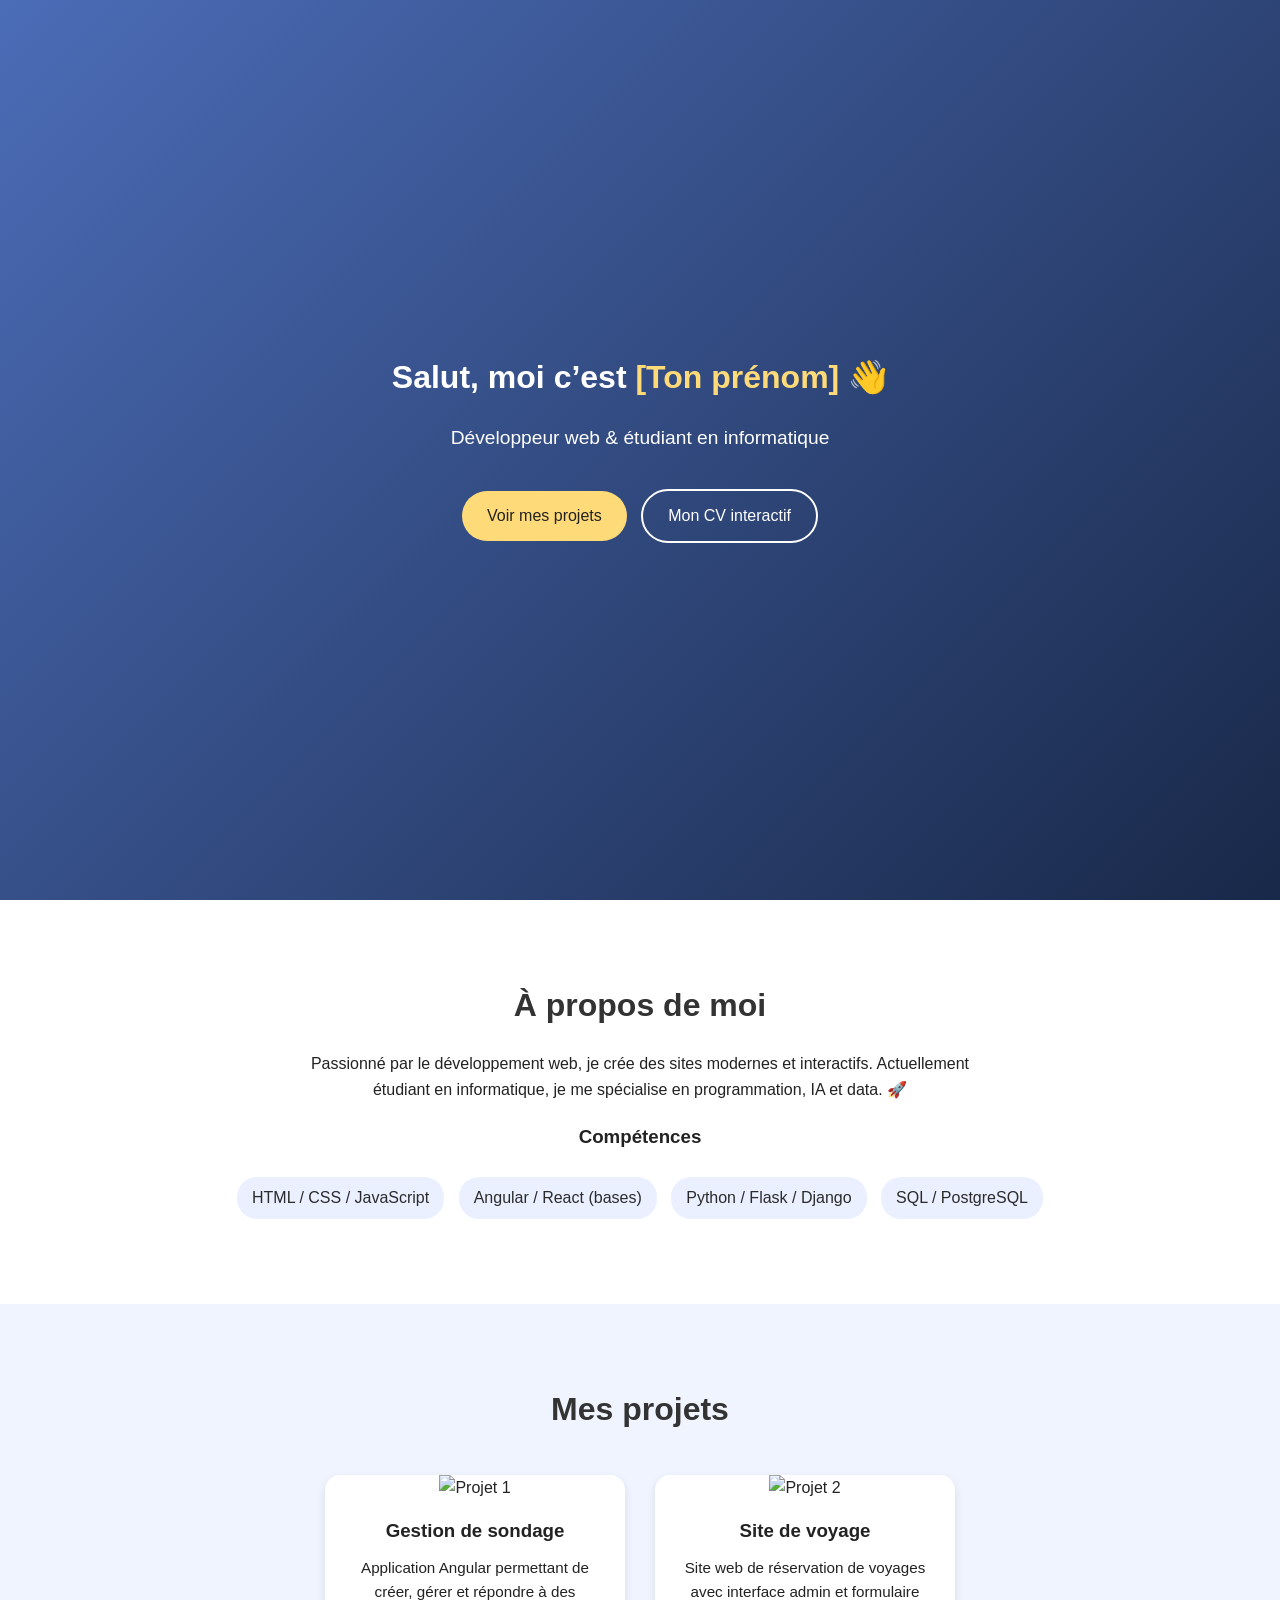
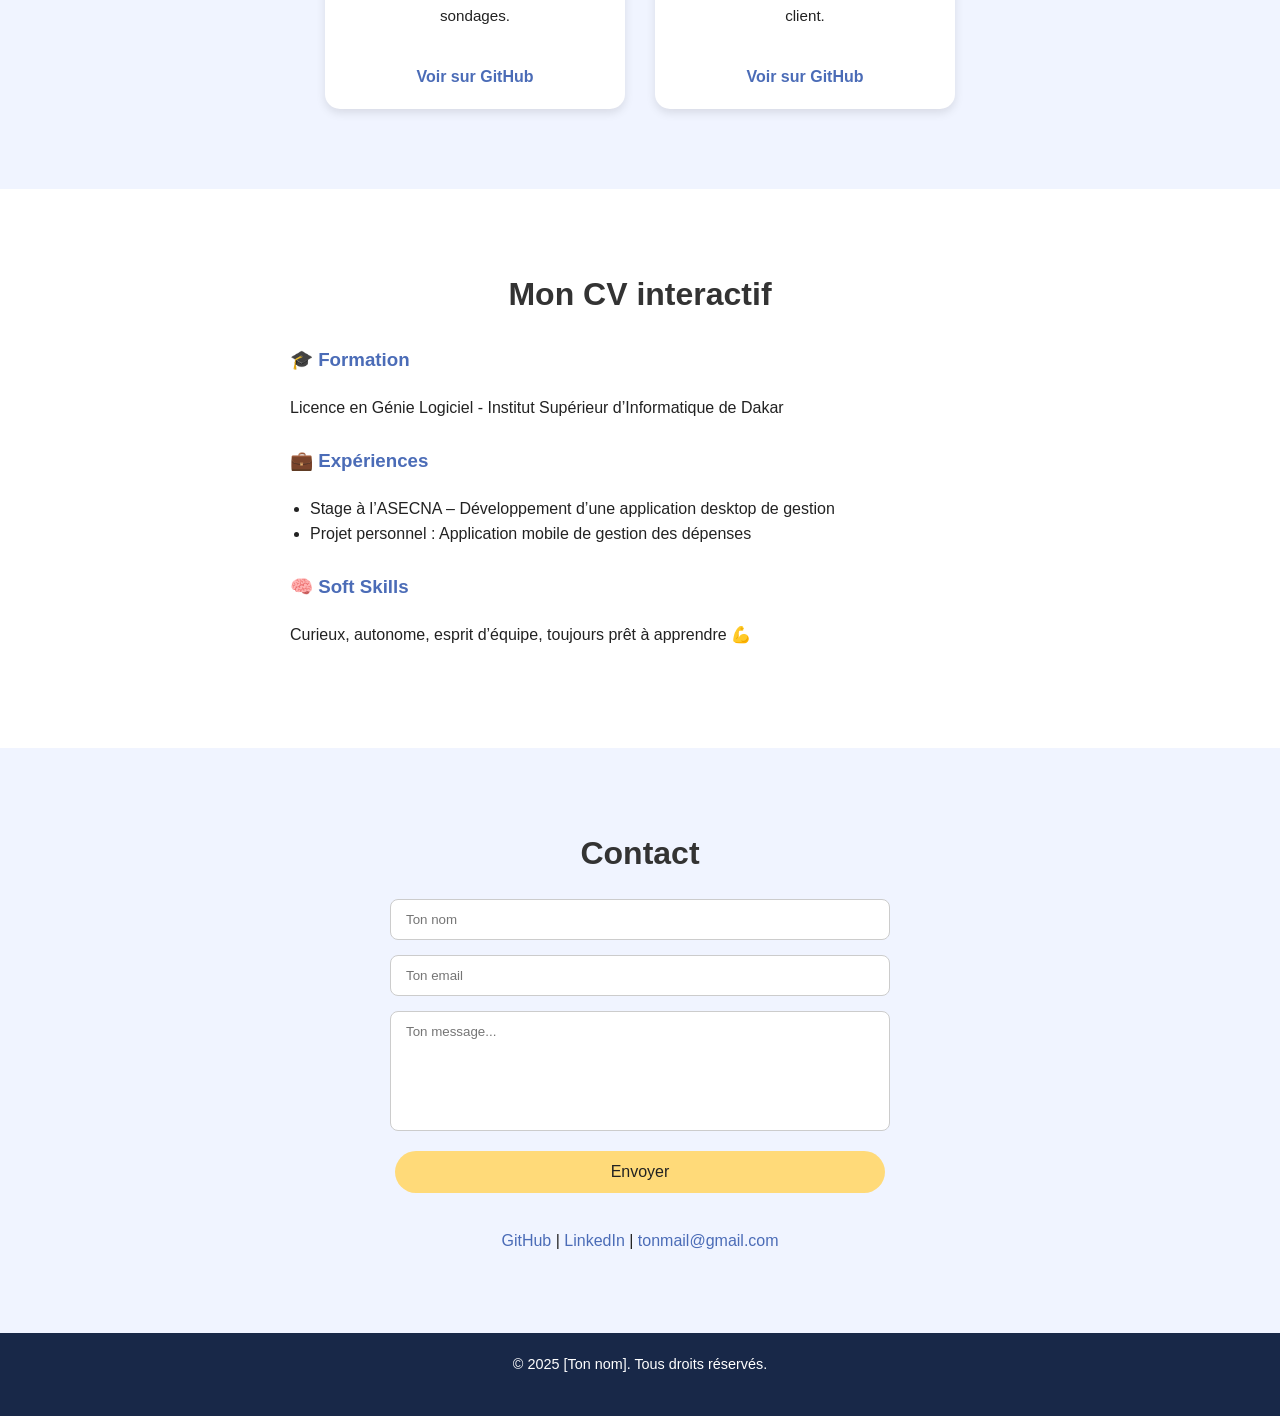
==== index.html @ 108022af "second commit" ====
<!DOCTYPE html>
<html lang="fr">
<head>
  <meta charset="UTF-8" />
  <meta name="viewport" content="width=device-width, initial-scale=1.0" />
  <title>Portfolio | [Ton nom]</title>
  <link rel="stylesheet" href="portfolio.css" />
  <script defer src="script.js"></script>
</head>
<body>

  <!-- === HEADER / HERO === -->
  <header class="hero">
    <div class="container">
      <h1>Salut, moi c’est <span class="name">[Ton prénom]</span> 👋</h1>
      <p>Développeur web & étudiant en informatique</p>
      <div class="buttons">
        <a href="#projects" class="btn">Voir mes projets</a>
        <a href="#cv" class="btn btn-outline">Mon CV interactif</a>
      </div>
    </div>
  </header>

  <!-- === SECTION À PROPOS === -->
  <section id="about">
    <h2>À propos de moi</h2>
    <p>
      Passionné par le développement web, je crée des sites modernes et interactifs.
      Actuellement étudiant en informatique, je me spécialise en programmation,
      IA et data. 🚀
    </p>

    <div class="skills">
      <h3>Compétences</h3>
      <ul>
        <li>HTML / CSS / JavaScript</li>
        <li>Angular / React (bases)</li>
        <li>Python / Flask / Django</li>
        <li>SQL / PostgreSQL</li>
      </ul>
    </div>
  </section>

  <!-- === SECTION PROJETS === -->
  <section id="projects">
    <h2>Mes projets</h2>
    <div class="projects-container">
      <div class="project-card">
        <img src="https://via.placeholder.com/300x200" alt="Projet 1">
        <h3>Gestion de sondage</h3>
        <p>Application Angular permettant de créer, gérer et répondre à des sondages.</p>
        <a href="#" target="_blank">Voir sur GitHub</a>
      </div>

      <div class="project-card">
        <img src="https://via.placeholder.com/300x200" alt="Projet 2">
        <h3>Site de voyage</h3>
        <p>Site web de réservation de voyages avec interface admin et formulaire client.</p>
        <a href="#" target="_blank">Voir sur GitHub</a>
      </div>
    </div>
  </section>

  <!-- === SECTION CV === -->
  <section id="cv">
    <h2>Mon CV interactif</h2>
    <div class="cv-section">
      <h3>🎓 Formation</h3>
      <p>Licence en Génie Logiciel - Institut Supérieur d’Informatique de Dakar</p>

      <h3>💼 Expériences</h3>
      <ul>
        <li>Stage à l’ASECNA – Développement d’une application desktop de gestion</li>
        <li>Projet personnel : Application mobile de gestion des dépenses</li>
      </ul>

      <h3>🧠 Soft Skills</h3>
      <p>Curieux, autonome, esprit d’équipe, toujours prêt à apprendre 💪</p>
    </div>
  </section>

  <!-- === SECTION CONTACT === -->
  <section id="contact">
    <h2>Contact</h2>
    <form id="contact-form">
      <input type="text" placeholder="Ton nom" required>
      <input type="email" placeholder="Ton email" required>
      <textarea placeholder="Ton message..." required></textarea>
      <button type="submit" class="btn">Envoyer</button>
    </form>

    <div class="socials">
      <a href="#">GitHub</a> |
      <a href="#">LinkedIn</a> |
      <a href="mailto:tonmail@gmail.com">tonmail@gmail.com</a>
    </div>
  </section>

  <footer>
    <p>© 2025 [Ton nom]. Tous droits réservés.</p>
  </footer>

</body>
</html>
---- portfolio.css ----
/* === RESET === */
* {
  margin: 0;
  padding: 0;
  box-sizing: border-box;
}

html {
  scroll-behavior: smooth;
}

body {
  font-family: "Poppins", sans-serif;
  background-color: #f8f9fc;
  color: #222;
  line-height: 1.6;
}

/* === GLOBAL === */
section {
  padding: 80px 10%;
  text-align: center;
}

h1, h2, h3 {
  font-weight: 600;
  margin-bottom: 20px;
}

h2 {
  font-size: 2rem;
  color: #333;
}

p {
  max-width: 700px;
  margin: 0 auto 20px;
}

/* === HERO / HEADER === */
.hero {
  background: linear-gradient(135deg, #4b6cb7, #182848);
  color: #fff;
  height: 100vh;
  display: flex;
  align-items: center;
  justify-content: center;
  text-align: center;
}

.hero .name {
  color: #ffda79;
}

.hero p {
  font-size: 1.2rem;
  margin-top: 10px;
}

.buttons {
  margin-top: 30px;
}

.btn {
  display: inline-block;
  background: #ffda79;
  color: #222;
  padding: 12px 25px;
  border-radius: 30px;
  text-decoration: none;
  margin: 5px;
  font-weight: 500;
  transition: all 0.3s;
}

.btn:hover {
  background: #ffd43b;
  transform: scale(1.05);
}

.btn-outline {
  background: transparent;
  color: #fff;
  border: 2px solid #fff;
}

.btn-outline:hover {
  background: #fff;
  color: #182848;
}

/* === ABOUT === */
#about {
  background: #fff;
}

.skills ul {
  list-style: none;
  margin-top: 15px;
}

.skills li {
  background: #eaf0ff;
  display: inline-block;
  padding: 8px 15px;
  margin: 5px;
  border-radius: 20px;
  color: #2b2b2b;
  font-weight: 500;
}

/* === PROJECTS === */
#projects {
  background: #f0f4ff;
}

.projects-container {
  display: flex;
  flex-wrap: wrap;
  justify-content: center;
  gap: 30px;
  margin-top: 40px;
}

.project-card {
  background: #fff;
  border-radius: 15px;
  box-shadow: 0 4px 10px rgba(0,0,0,0.1);
  width: 300px;
  overflow: hidden;
  transition: all 0.3s ease;
}

.project-card:hover {
  transform: translateY(-8px);
}

.project-card img {
  width: 100%;
  height: 200px;
  object-fit: cover;
}

.project-card h3 {
  margin: 15px 0 10px;
}

.project-card p {
  padding: 0 15px;
  font-size: 0.95rem;
}

.project-card a {
  display: inline-block;
  margin: 15px 0 20px;
  color: #4b6cb7;
  text-decoration: none;
  font-weight: 600;
}

.project-card a:hover {
  text-decoration: underline;
}

/* === CV === */
#cv {
  background: #fff;
}

.cv-section {
  max-width: 700px;
  margin: 0 auto;
  text-align: left;
}

.cv-section h3 {
  margin-top: 25px;
  color: #4b6cb7;
}

.cv-section ul {
  margin: 10px 0 20px 20px;
}

/* === CONTACT === */
#contact {
  background: #f0f4ff;
}

form {
  display: flex;
  flex-direction: column;
  gap: 15px;
  max-width: 500px;
  margin: 0 auto 30px;
}

input, textarea {
  padding: 12px 15px;
  border: 1px solid #ccc;
  border-radius: 8px;
  font-family: inherit;
}

textarea {
  min-height: 120px;
  resize: none;
}

button {
  background: #4b6cb7;
  color: #fff;
  border: none;
  padding: 12px;
  border-radius: 30px;
  cursor: pointer;
  font-size: 1rem;
  transition: all 0.3s;
}

button:hover {
  background: #182848;
  transform: scale(1.03);
}

.socials a {
  color: #4b6cb7;
  text-decoration: none;
  font-weight: 500;
}

.socials a:hover {
  text-decoration: underline;
}

/* === FOOTER === */
footer {
  background: #182848;
  color: #fff;
  text-align: center;
  padding: 20px;
  font-size: 0.9rem;
}

/* === RESPONSIVE === */
@media (max-width: 768px) {
  section {
    padding: 60px 5%;
  }

  .projects-container {
    flex-direction: column;
    align-items: center;
  }

  .hero h1 {
    font-size: 1.8rem;
  }

  .hero p {
    font-size: 1rem;
  }
}
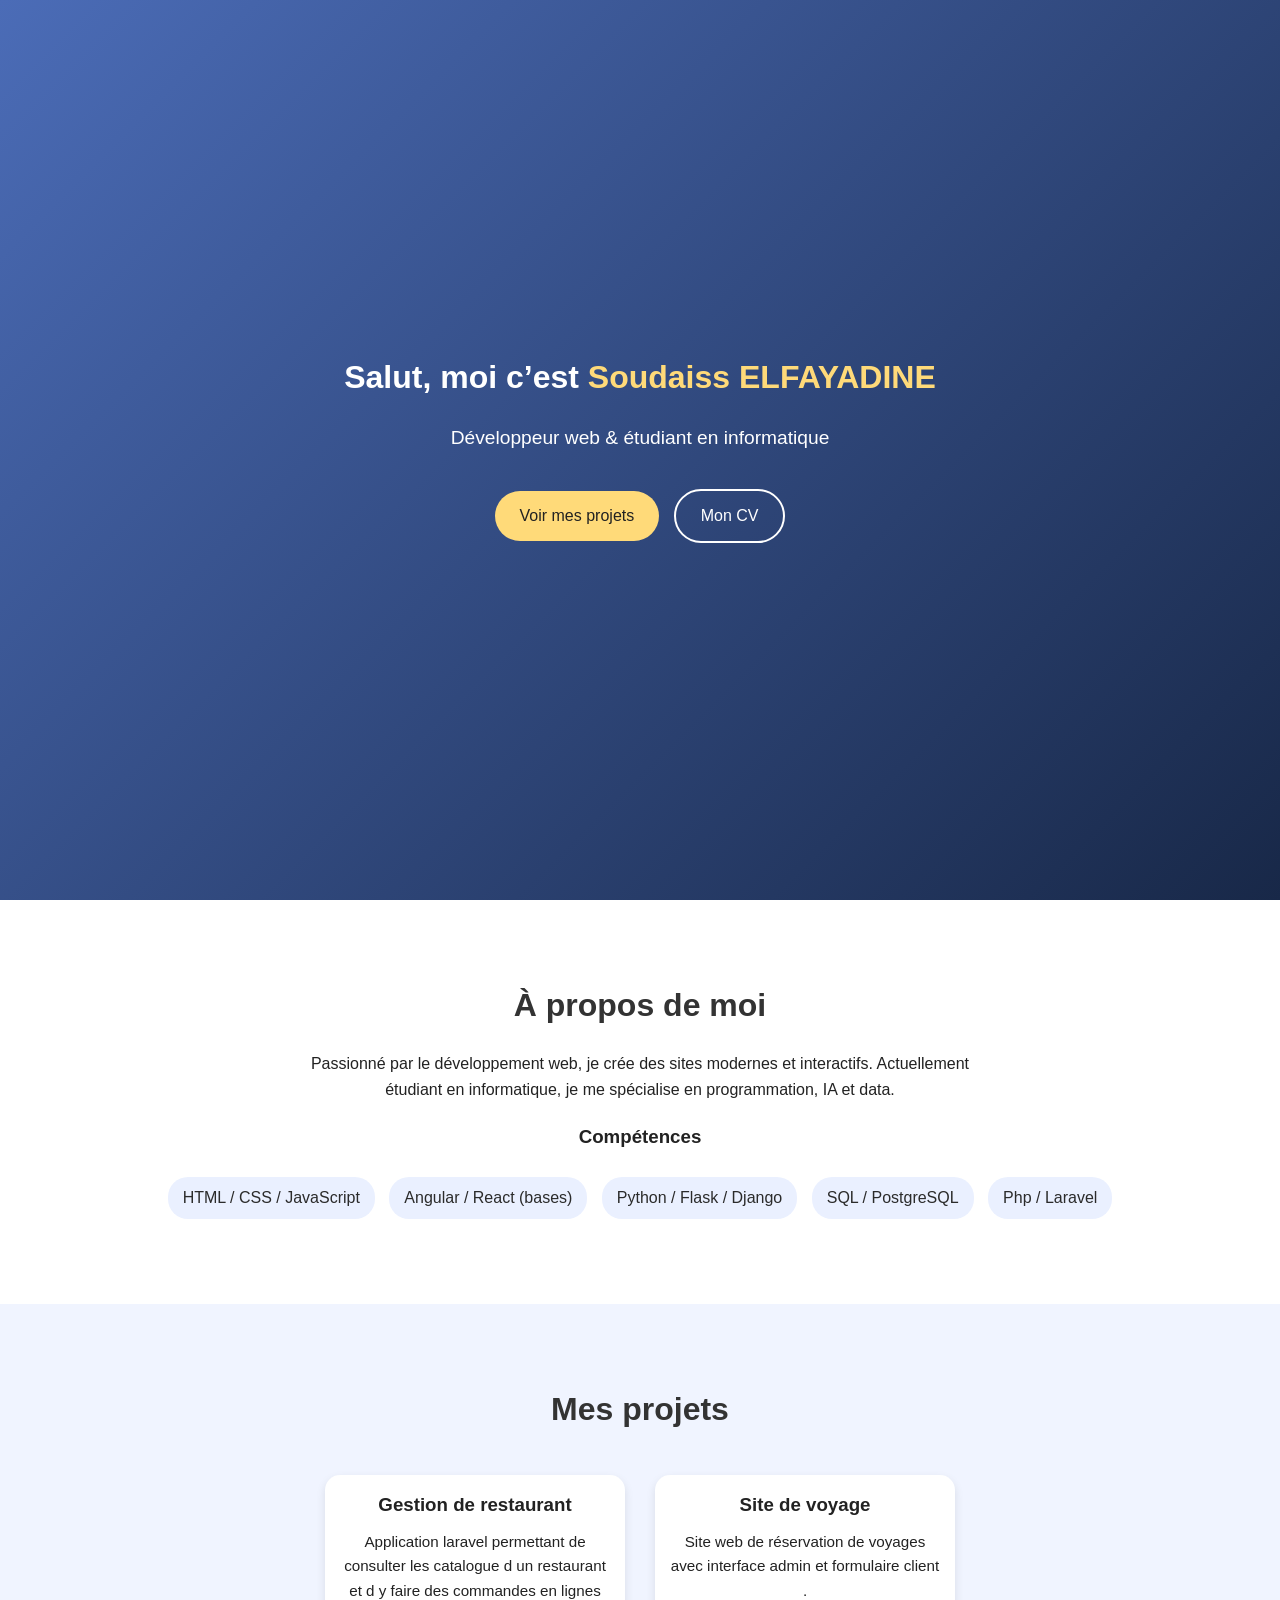
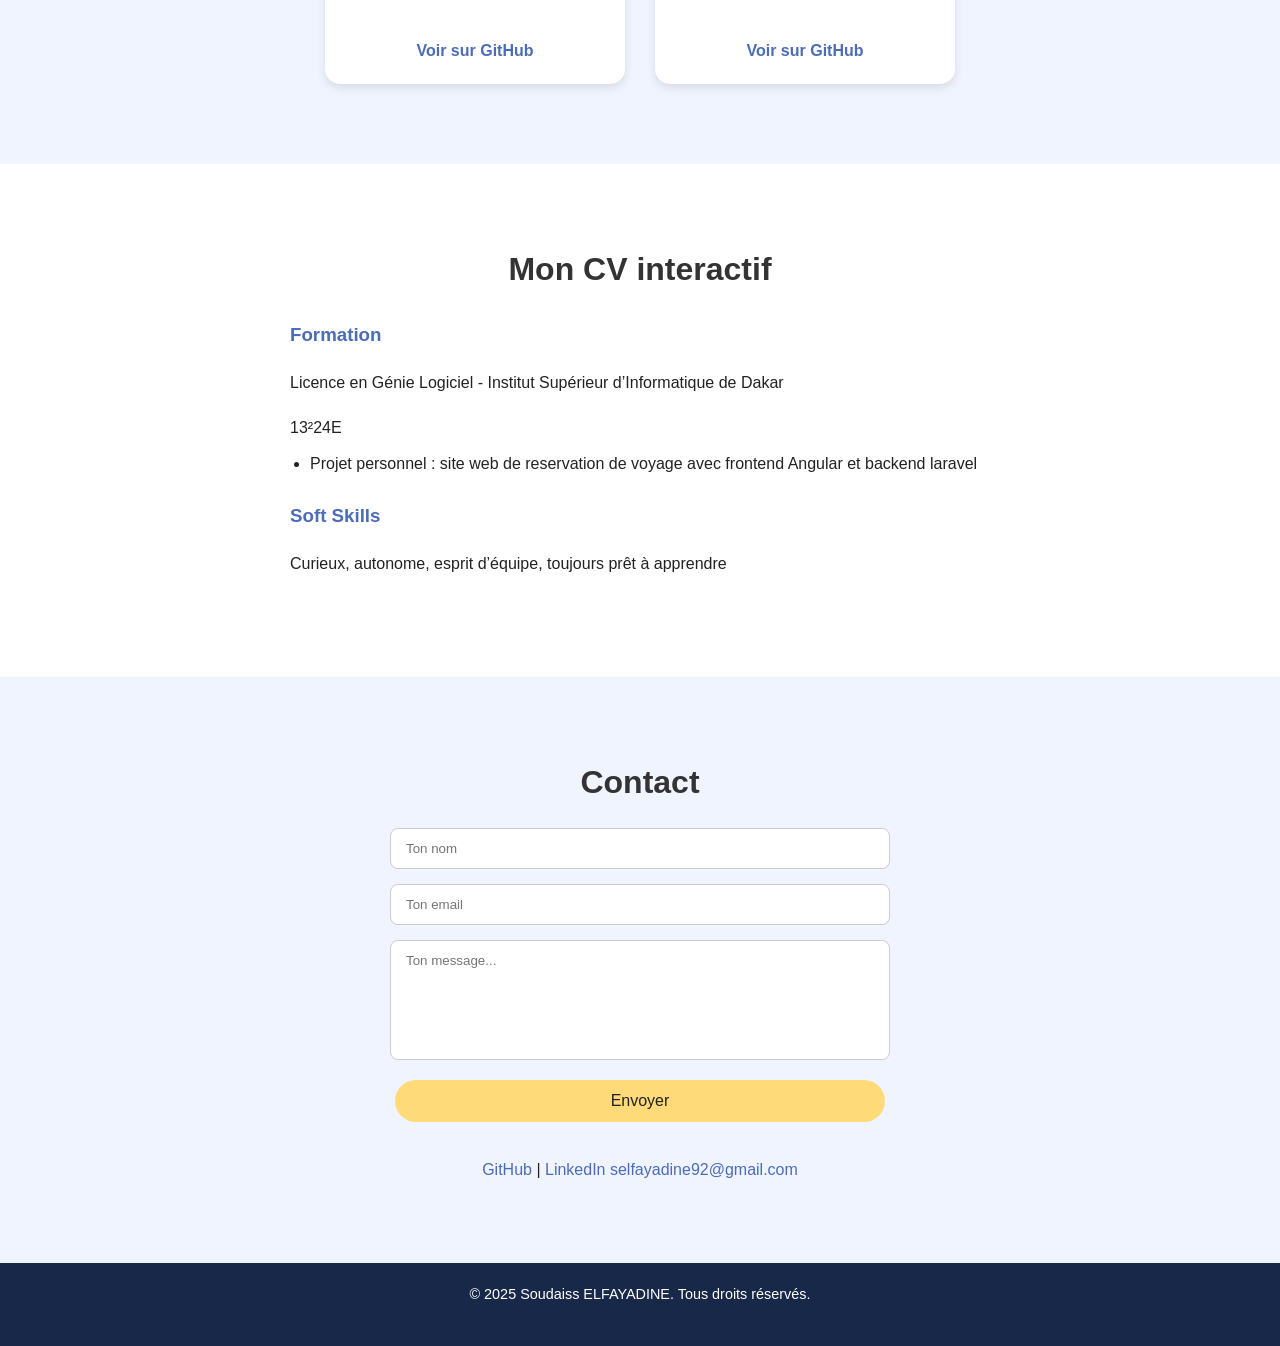
==== commit 77f4563d: "troisiemme commit" ====
--- a/index.html
+++ b/index.html
@@ -12,11 +12,11 @@
   <!-- === HEADER / HERO === -->
   <header class="hero">
     <div class="container">
-      <h1>Salut, moi c’est <span class="name">[Ton prénom]</span> 👋</h1>
+      <h1>Salut, moi c’est <span class="name">Soudaiss ELFAYADINE</span> </h1>
       <p>Développeur web & étudiant en informatique</p>
       <div class="buttons">
         <a href="#projects" class="btn">Voir mes projets</a>
-        <a href="#cv" class="btn btn-outline">Mon CV interactif</a>
+        <a href="#cv" class="btn btn-outline">Mon CV </a>
       </div>
     </div>
   </header>
@@ -27,7 +27,7 @@
     <p>
       Passionné par le développement web, je crée des sites modernes et interactifs.
       Actuellement étudiant en informatique, je me spécialise en programmation,
-      IA et data. 🚀
+      IA et data. 
     </p>
 
     <div class="skills">
@@ -37,6 +37,7 @@
         <li>Angular / React (bases)</li>
         <li>Python / Flask / Django</li>
         <li>SQL / PostgreSQL</li>
+         <li>Php / Laravel</li>
       </ul>
     </div>
   </section>
@@ -46,16 +47,16 @@
     <h2>Mes projets</h2>
     <div class="projects-container">
       <div class="project-card">
-        <img src="https://via.placeholder.com/300x200" alt="Projet 1">
-        <h3>Gestion de sondage</h3>
-        <p>Application Angular permettant de créer, gérer et répondre à des sondages.</p>
-        <a href="#" target="_blank">Voir sur GitHub</a>
+       
+        <h3>Gestion de restaurant</h3>
+        <p>Application laravel permettant de consulter les catalogue d un restaurant et d y faire des commandes en lignes </p>
+        <a href="https://github.com/soudaiss25/ISI_Burger" target="_blank">Voir sur GitHub</a>
       </div>
 
       <div class="project-card">
-        <img src="https://via.placeholder.com/300x200" alt="Projet 2">
+       
         <h3>Site de voyage</h3>
-        <p>Site web de réservation de voyages avec interface admin et formulaire client.</p>
+        <p>Site web de réservation de voyages avec interface admin et formulaire client .</p>
         <a href="#" target="_blank">Voir sur GitHub</a>
       </div>
     </div>
@@ -65,17 +66,17 @@
   <section id="cv">
     <h2>Mon CV interactif</h2>
     <div class="cv-section">
-      <h3>🎓 Formation</h3>
+      <h3>Formation</h3>
       <p>Licence en Génie Logiciel - Institut Supérieur d’Informatique de Dakar</p>
 
-      <h3>💼 Expériences</h3>
+     13²24E 
       <ul>
-        <li>Stage à l’ASECNA – Développement d’une application desktop de gestion</li>
-        <li>Projet personnel : Application mobile de gestion des dépenses</li>
+
+        <li>Projet personnel : site web  de reservation de voyage avec frontend Angular et backend laravel</li>
       </ul>
 
-      <h3>🧠 Soft Skills</h3>
-      <p>Curieux, autonome, esprit d’équipe, toujours prêt à apprendre 💪</p>
+      <h3> Soft Skills</h3>
+      <p>Curieux, autonome, esprit d’équipe, toujours prêt à apprendre </p>
     </div>
   </section>
 
@@ -90,15 +91,17 @@
     </form>
 
     <div class="socials">
-      <a href="#">GitHub</a> |
-      <a href="#">LinkedIn</a> |
-      <a href="mailto:tonmail@gmail.com">tonmail@gmail.com</a>
+      <a href="https://github.com/soudaiss25">GitHub</a> |
+      <a href="https://www.linkedin.com/in/soudaiss-elfayadine-b78741288" target="_blank">LinkedIn</a>
+
+      <a href="mailto:selfayadine92@gmail.com">selfayadine92@gmail.com</a>
     </div>
   </section>
 
   <footer>
-    <p>© 2025 [Ton nom]. Tous droits réservés.</p>
+    <p>© 2025 Soudaiss ELFAYADINE. Tous droits réservés.</p>
   </footer>
 
 </body>
 </html>
+ 
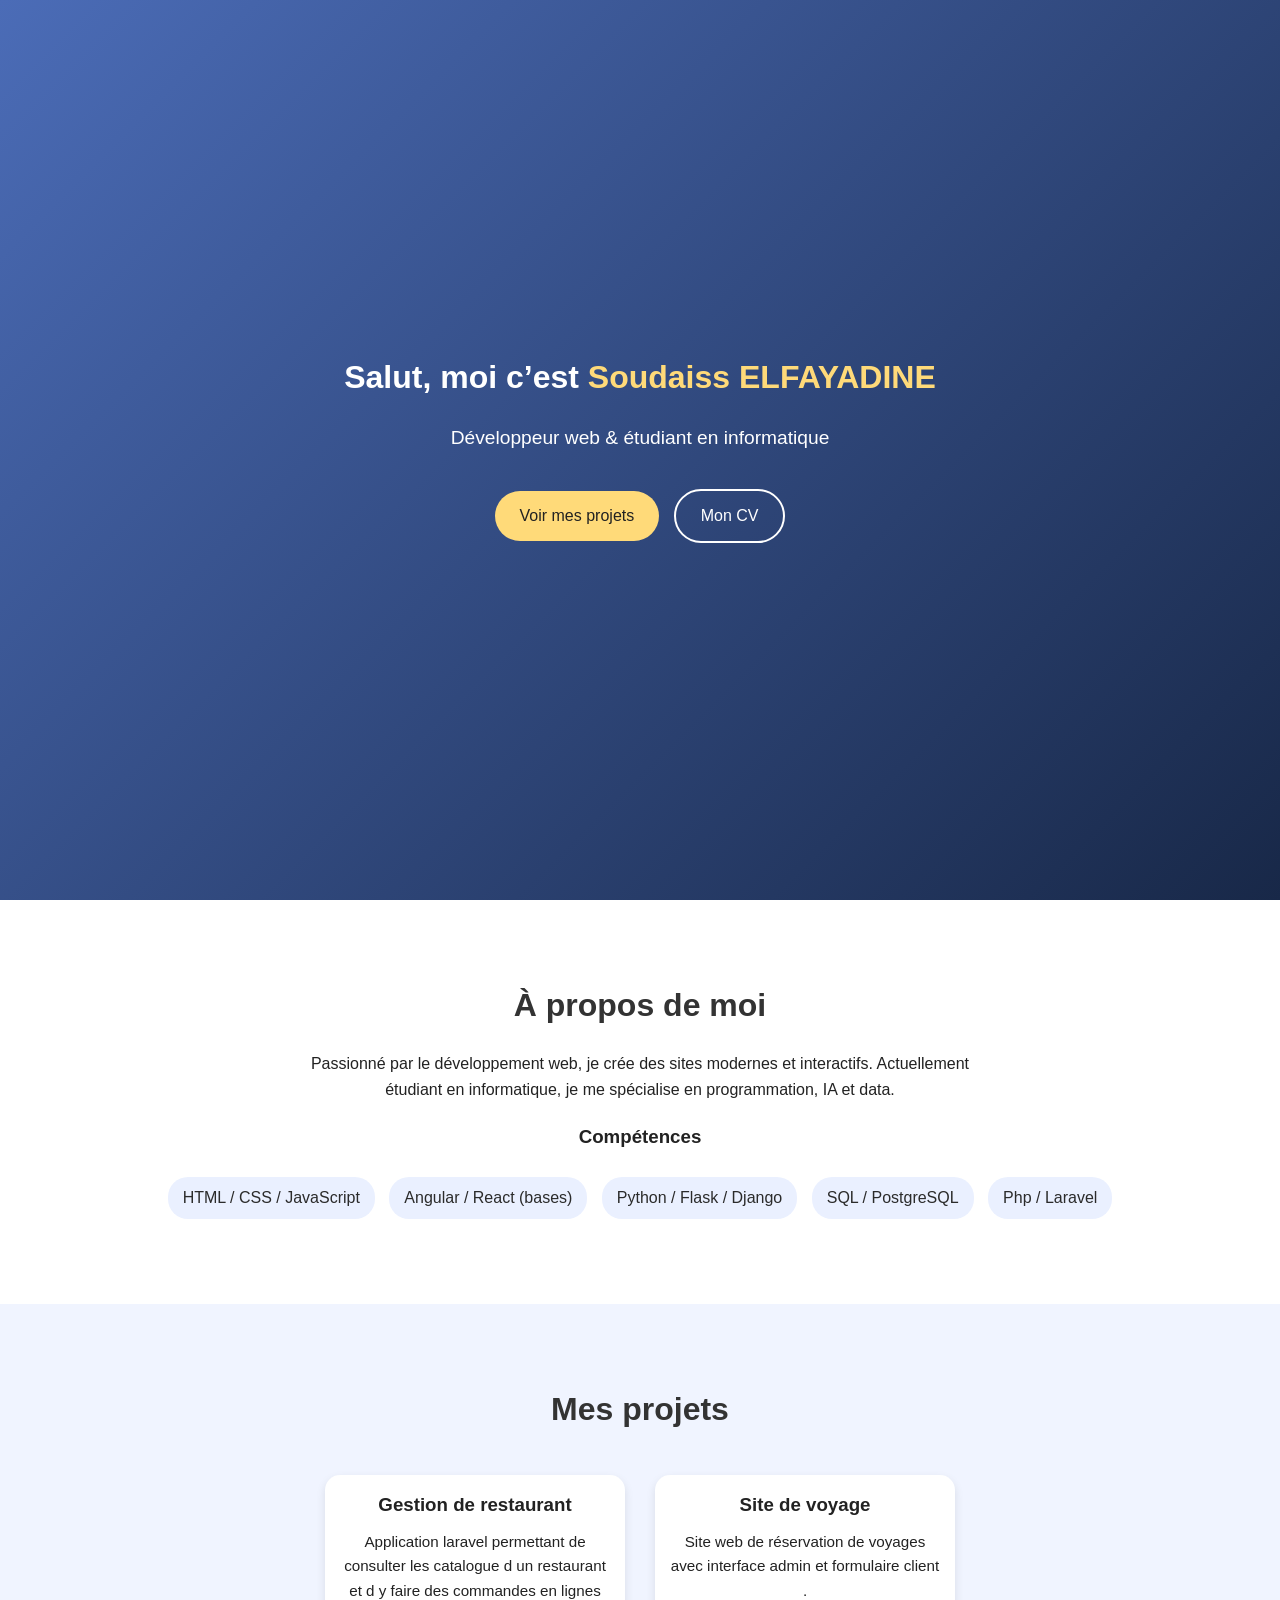
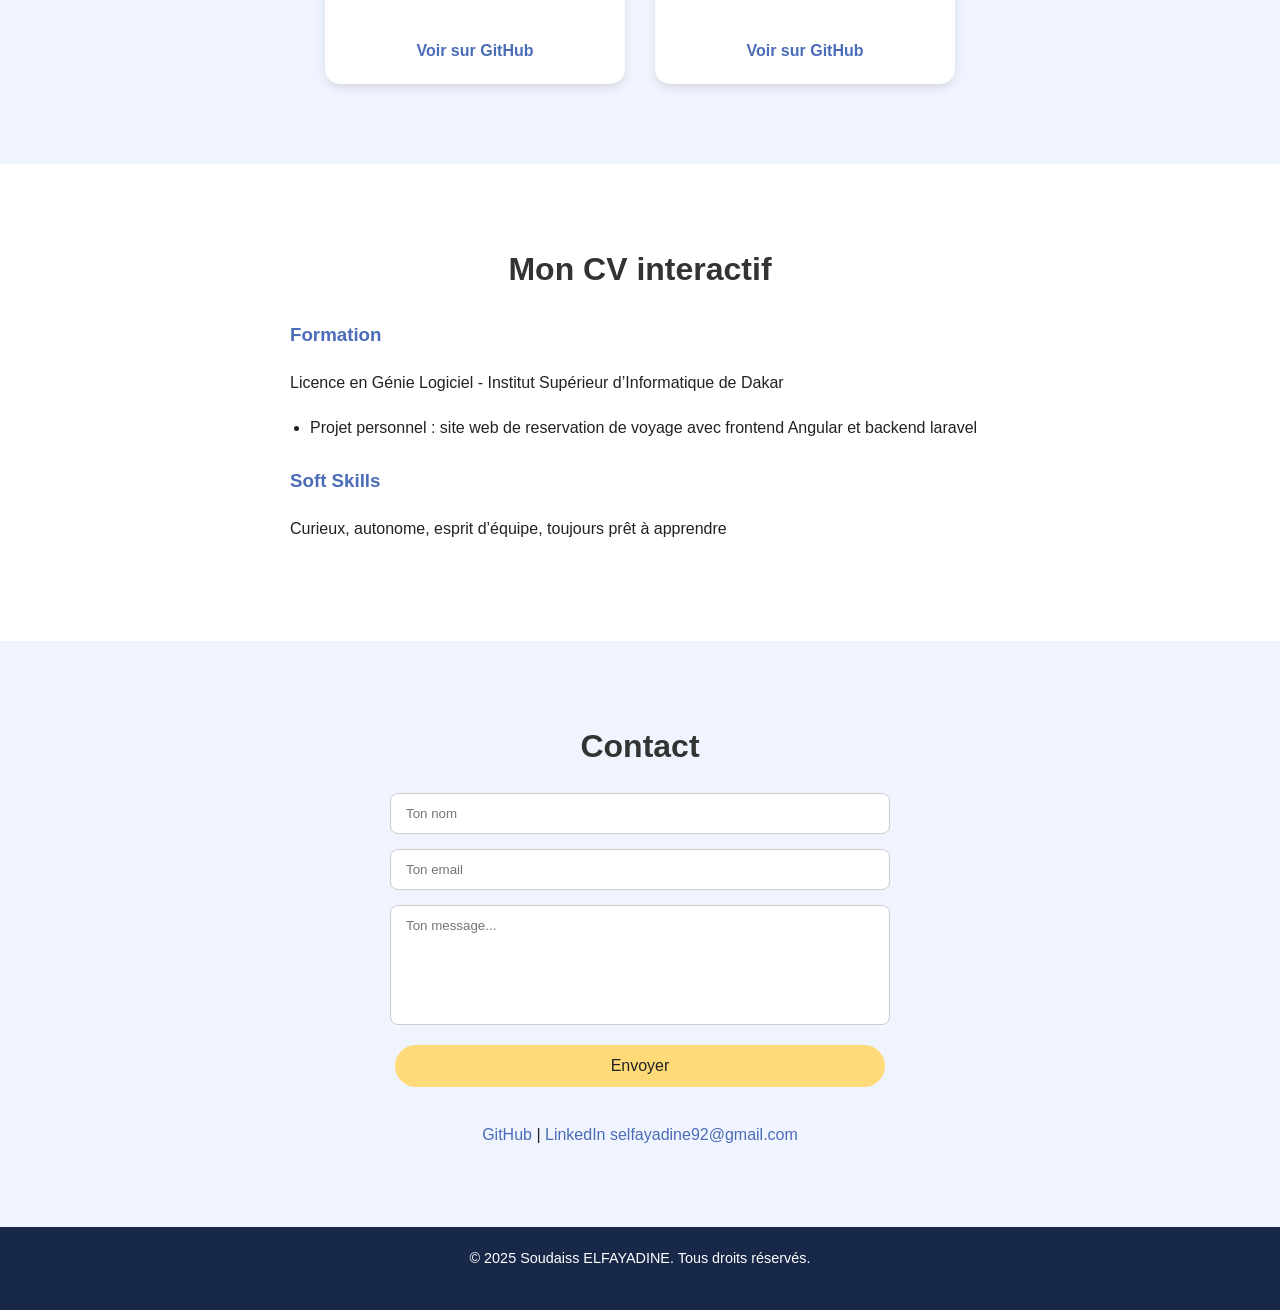
==== commit c481adc5: "modif" ====
--- a/index.html
+++ b/index.html
@@ -68,8 +68,6 @@
     <div class="cv-section">
       <h3>Formation</h3>
       <p>Licence en Génie Logiciel - Institut Supérieur d’Informatique de Dakar</p>
-
-     13²24E 
       <ul>
 
         <li>Projet personnel : site web  de reservation de voyage avec frontend Angular et backend laravel</li>
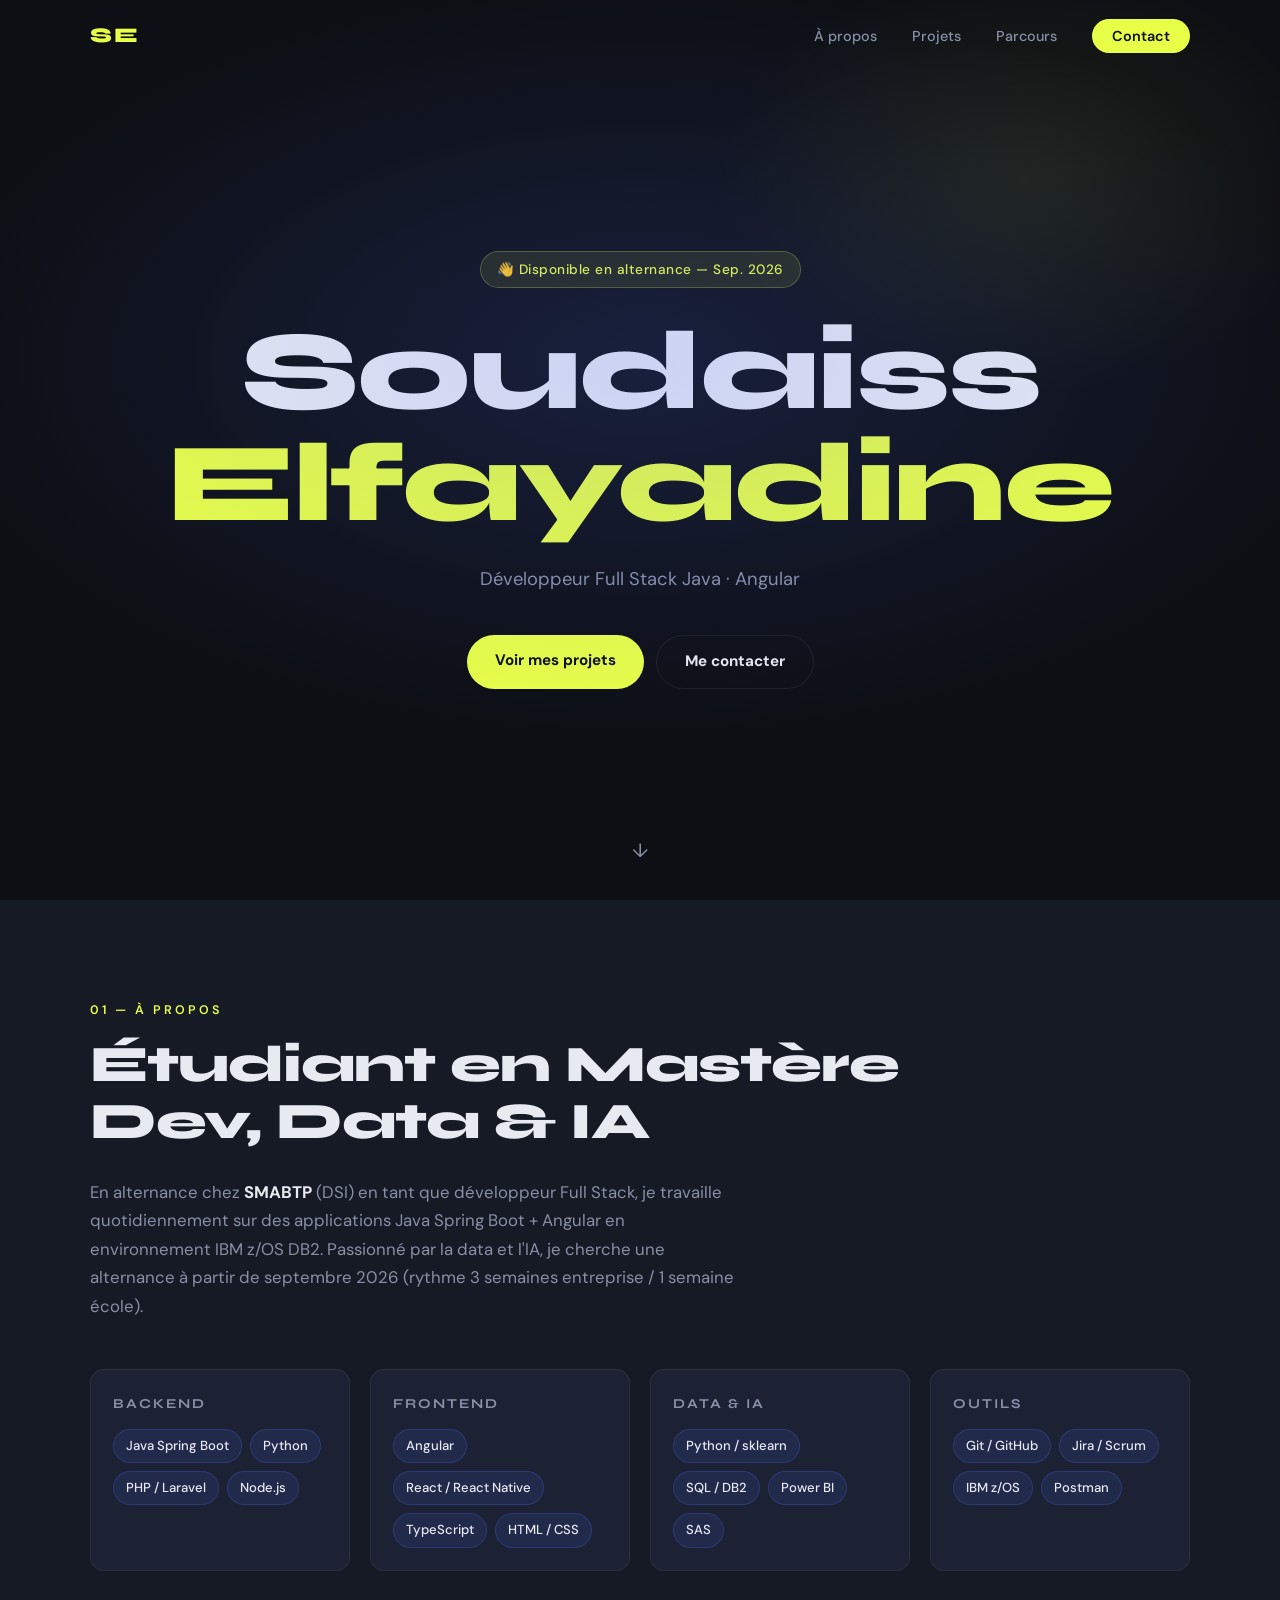
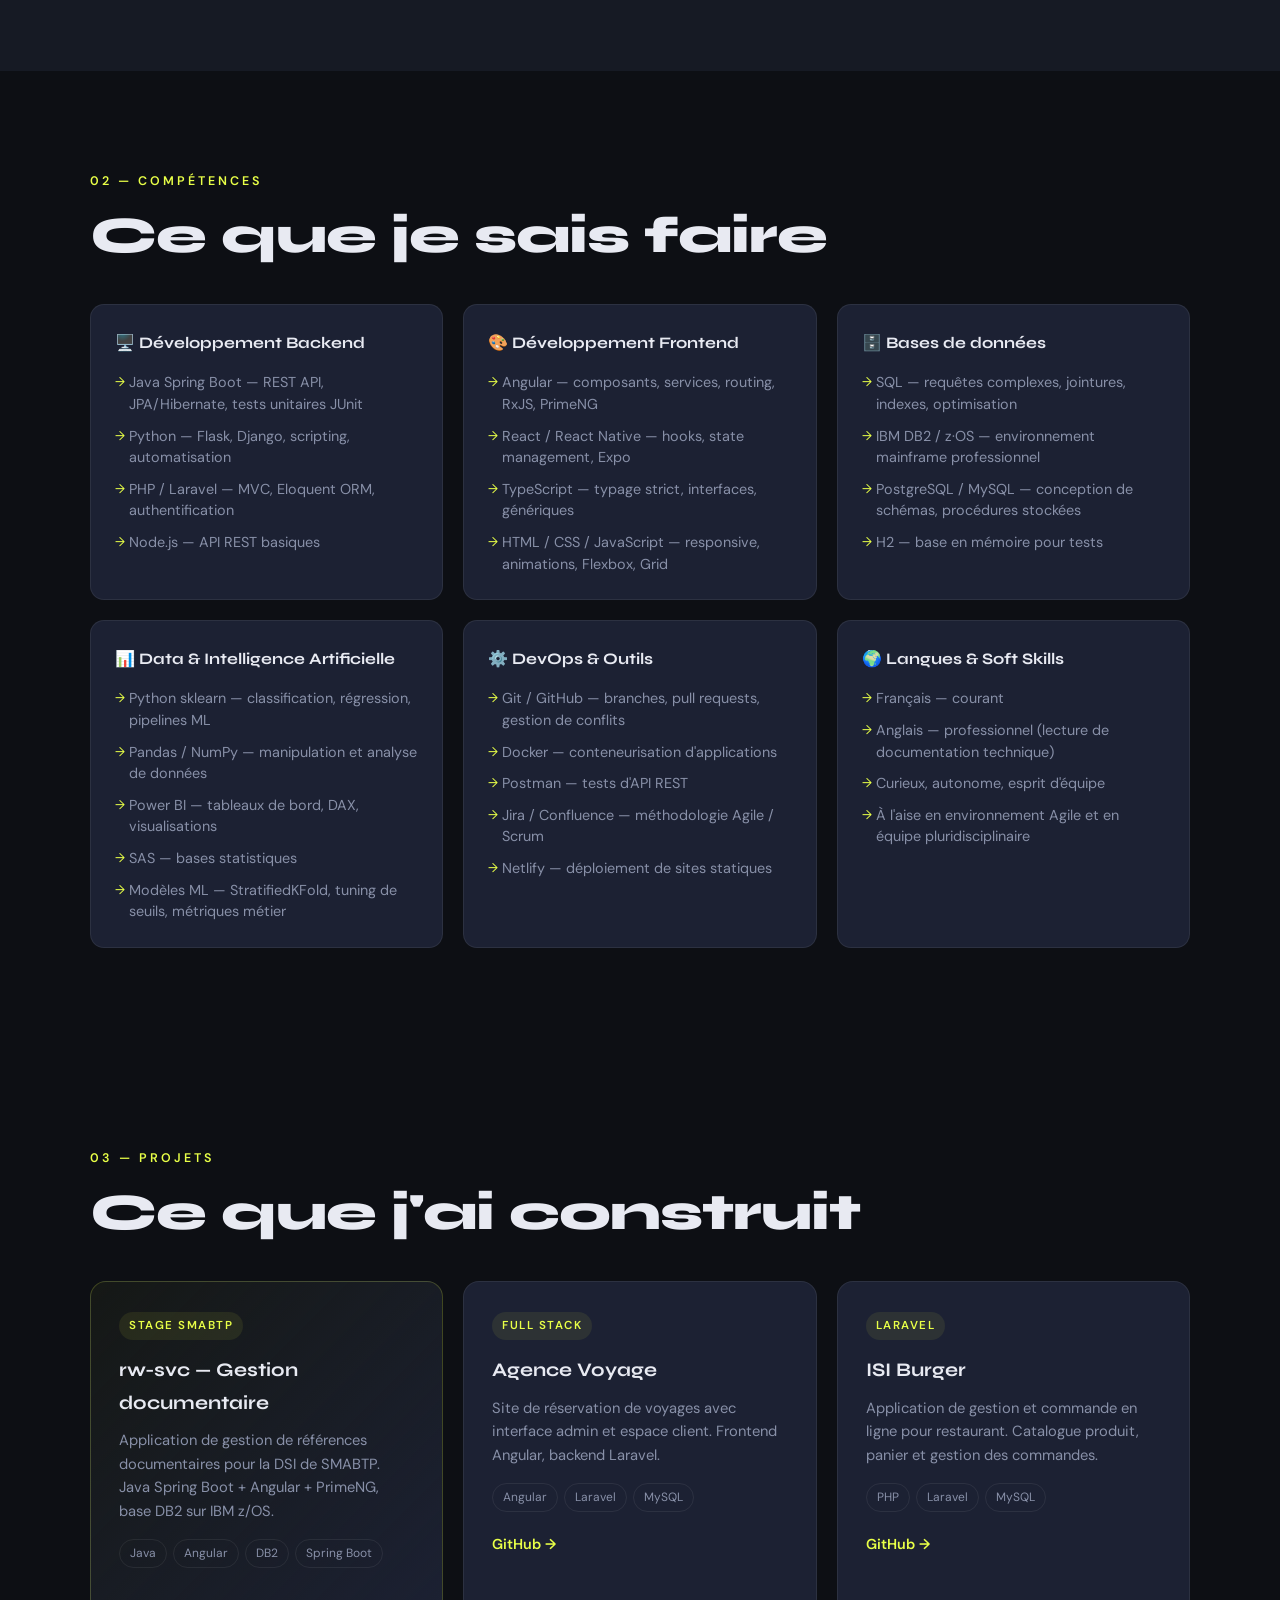
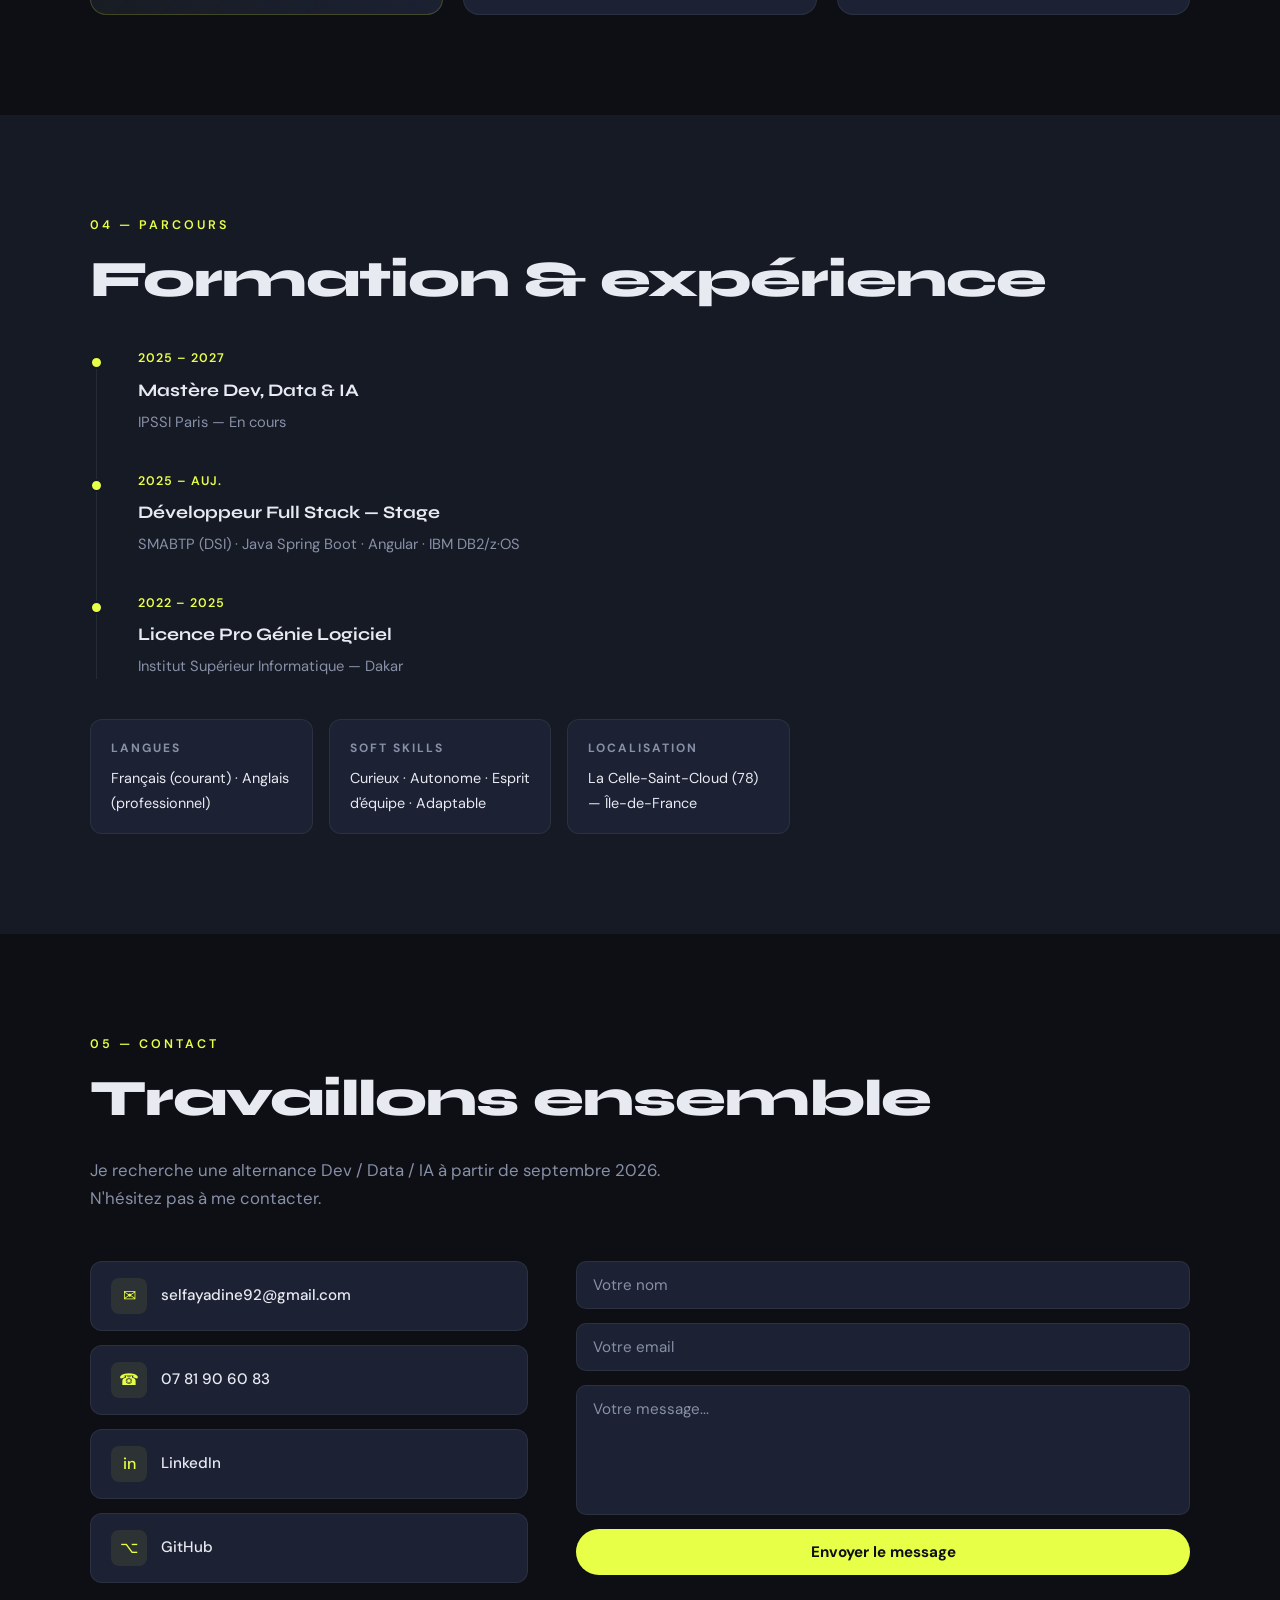
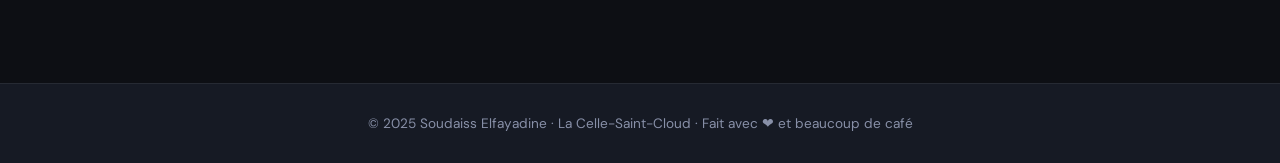
==== commit 0ff655d4: "Amélioration portfolio - design, compétences, formulaire Formspree" ====
--- a/index.html
+++ b/index.html
@@ -3,103 +3,291 @@
 <head>
   <meta charset="UTF-8" />
   <meta name="viewport" content="width=device-width, initial-scale=1.0" />
-  <title>Portfolio | [Ton nom]</title>
+  <title>Soudaiss Elfayadine — Dev Full Stack & Data</title>
+  <link rel="preconnect" href="https://fonts.googleapis.com">
+  <link href="https://fonts.googleapis.com/css2?family=Syne:wght@400;600;700;800&family=DM+Sans:wght@300;400;500&display=swap" rel="stylesheet">
   <link rel="stylesheet" href="portfolio.css" />
   <script defer src="script.js"></script>
 </head>
 <body>
 
-  <!-- === HEADER / HERO === -->
+  <!-- NAV -->
+  <nav id="navbar">
+    <div class="nav-inner">
+      <span class="nav-logo">SE</span>
+      <ul class="nav-links">
+        <li><a href="#about">À propos</a></li>
+        <li><a href="#projects">Projets</a></li>
+        <li><a href="#cv">Parcours</a></li>
+        <li><a href="#contact" class="nav-cta">Contact</a></li>
+      </ul>
+      <button class="burger" id="burger">&#9776;</button>
+    </div>
+  </nav>
+
+  <!-- HERO -->
   <header class="hero">
+    <div class="hero-bg"></div>
     <div class="container">
-      <h1>Salut, moi c’est <span class="name">Soudaiss ELFAYADINE</span> </h1>
-      <p>Développeur web & étudiant en informatique</p>
+      <p class="hero-tag">👋 Disponible en alternance — Sep. 2026</p>
+      <h1>Soudaiss<br><span class="name">Elfayadine</span></h1>
+      <p class="hero-sub" id="hero-sub">Développeur Full Stack Java · Angular</p>
       <div class="buttons">
         <a href="#projects" class="btn">Voir mes projets</a>
-        <a href="#cv" class="btn btn-outline">Mon CV </a>
-      </div>
-    </div>
+        <a href="#contact" class="btn btn-outline">Me contacter</a>
+      </div>
+    </div>
+    <div class="scroll-hint">↓</div>
   </header>
 
-  <!-- === SECTION À PROPOS === -->
+  <!-- À PROPOS -->
   <section id="about">
-    <h2>À propos de moi</h2>
-    <p>
-      Passionné par le développement web, je crée des sites modernes et interactifs.
-      Actuellement étudiant en informatique, je me spécialise en programmation,
-      IA et data. 
-    </p>
-
-    <div class="skills">
-      <h3>Compétences</h3>
-      <ul>
-        <li>HTML / CSS / JavaScript</li>
-        <li>Angular / React (bases)</li>
-        <li>Python / Flask / Django</li>
-        <li>SQL / PostgreSQL</li>
-         <li>Php / Laravel</li>
-      </ul>
-    </div>
-  </section>
-
-  <!-- === SECTION PROJETS === -->
+    <div class="section-inner">
+      <div class="section-label">01 — À propos</div>
+      <h2>Étudiant en Mastère<br>Dev, Data & IA</h2>
+      <p>
+        En alternance chez <strong>SMABTP</strong> (DSI) en tant que développeur Full Stack, je travaille quotidiennement sur des applications Java Spring Boot + Angular en environnement IBM z/OS DB2. Passionné par la data et l'IA, je cherche une alternance à partir de septembre 2026 (rythme 3 semaines entreprise / 1 semaine école).
+      </p>
+
+      <div class="skills-grid">
+        <div class="skill-group">
+          <h4>Backend</h4>
+          <div class="tags">
+            <span>Java Spring Boot</span>
+            <span>Python</span>
+            <span>PHP / Laravel</span>
+            <span>Node.js</span>
+          </div>
+        </div>
+        <div class="skill-group">
+          <h4>Frontend</h4>
+          <div class="tags">
+            <span>Angular</span>
+            <span>React / React Native</span>
+            <span>TypeScript</span>
+            <span>HTML / CSS</span>
+          </div>
+        </div>
+        <div class="skill-group">
+          <h4>Data & IA</h4>
+          <div class="tags">
+            <span>Python / sklearn</span>
+            <span>SQL / DB2</span>
+            <span>Power BI</span>
+            <span>SAS</span>
+          </div>
+        </div>
+        <div class="skill-group">
+          <h4>Outils</h4>
+          <div class="tags">
+            <span>Git / GitHub</span>
+            <span>Jira / Scrum</span>
+            <span>IBM z/OS</span>
+            <span>Postman</span>
+          </div>
+        </div>
+      </div>
+    </div>
+  </section>
+
+  <!-- COMPÉTENCES -->
+  <section id="competences">
+    <div class="section-inner">
+      <div class="section-label">02 — Compétences</div>
+      <h2>Ce que je sais faire</h2>
+
+      <div class="competences-grid">
+
+        <div class="competence-bloc">
+          <h4>🖥️ Développement Backend</h4>
+          <ul>
+            <li>Java Spring Boot — REST API, JPA/Hibernate, tests unitaires JUnit</li>
+            <li>Python — Flask, Django, scripting, automatisation</li>
+            <li>PHP / Laravel — MVC, Eloquent ORM, authentification</li>
+            <li>Node.js — API REST basiques</li>
+          </ul>
+        </div>
+
+        <div class="competence-bloc">
+          <h4>🎨 Développement Frontend</h4>
+          <ul>
+            <li>Angular — composants, services, routing, RxJS, PrimeNG</li>
+            <li>React / React Native — hooks, state management, Expo</li>
+            <li>TypeScript — typage strict, interfaces, génériques</li>
+            <li>HTML / CSS / JavaScript — responsive, animations, Flexbox, Grid</li>
+          </ul>
+        </div>
+
+        <div class="competence-bloc">
+          <h4>🗄️ Bases de données</h4>
+          <ul>
+            <li>SQL — requêtes complexes, jointures, indexes, optimisation</li>
+            <li>IBM DB2 / z·OS — environnement mainframe professionnel</li>
+            <li>PostgreSQL / MySQL — conception de schémas, procédures stockées</li>
+            <li>H2 — base en mémoire pour tests</li>
+          </ul>
+        </div>
+
+        <div class="competence-bloc">
+          <h4>📊 Data & Intelligence Artificielle</h4>
+          <ul>
+            <li>Python sklearn — classification, régression, pipelines ML</li>
+            <li>Pandas / NumPy — manipulation et analyse de données</li>
+            <li>Power BI — tableaux de bord, DAX, visualisations</li>
+            <li>SAS — bases statistiques</li>
+            <li>Modèles ML — StratifiedKFold, tuning de seuils, métriques métier</li>
+          </ul>
+        </div>
+
+        <div class="competence-bloc">
+          <h4>⚙️ DevOps & Outils</h4>
+          <ul>
+            <li>Git / GitHub — branches, pull requests, gestion de conflits</li>
+            <li>Docker — conteneurisation d'applications</li>
+            <li>Postman — tests d'API REST</li>
+            <li>Jira / Confluence — méthodologie Agile / Scrum</li>
+            <li>Netlify — déploiement de sites statiques</li>
+          </ul>
+        </div>
+
+        <div class="competence-bloc">
+          <h4>🌍 Langues & Soft Skills</h4>
+          <ul>
+            <li>Français — courant</li>
+            <li>Anglais — professionnel (lecture de documentation technique)</li>
+            <li>Curieux, autonome, esprit d'équipe</li>
+            <li>À l'aise en environnement Agile et en équipe pluridisciplinaire</li>
+          </ul>
+        </div>
+
+      </div>
+    </div>
+  </section>
+
+  <!-- PROJETS -->
   <section id="projects">
-    <h2>Mes projets</h2>
-    <div class="projects-container">
-      <div class="project-card">
-       
-        <h3>Gestion de restaurant</h3>
-        <p>Application laravel permettant de consulter les catalogue d un restaurant et d y faire des commandes en lignes </p>
-        <a href="https://github.com/soudaiss25/ISI_Burger" target="_blank">Voir sur GitHub</a>
-      </div>
-
-      <div class="project-card">
-       
-        <h3>Site de voyage</h3>
-        <p>Site web de réservation de voyages avec interface admin et formulaire client .</p>
-        <a href="#" target="_blank">Voir sur GitHub</a>
-      </div>
-    </div>
-  </section>
-
-  <!-- === SECTION CV === -->
+    <div class="section-inner">
+      <div class="section-label">03 — Projets</div>
+      <h2>Ce que j'ai construit</h2>
+
+      <div class="projects-container">
+        <div class="project-card featured">
+          <div class="project-badge">Stage SMABTP</div>
+          <h3>rw-svc — Gestion documentaire</h3>
+          <p>Application de gestion de références documentaires pour la DSI de SMABTP. Java Spring Boot + Angular + PrimeNG, base DB2 sur IBM z/OS.</p>
+          <div class="project-tags"><span>Java</span><span>Angular</span><span>DB2</span><span>Spring Boot</span></div>
+        </div>
+
+        <div class="project-card">
+          <div class="project-badge">Full Stack</div>
+          <h3>Agence Voyage</h3>
+          <p>Site de réservation de voyages avec interface admin et espace client. Frontend Angular, backend Laravel.</p>
+          <div class="project-tags"><span>Angular</span><span>Laravel</span><span>MySQL</span></div>
+          <a href="https://github.com/soudaiss25/Agence_Voyage" target="_blank" class="project-link">GitHub →</a>
+        </div>
+
+        <div class="project-card">
+          <div class="project-badge">Laravel</div>
+          <h3>ISI Burger</h3>
+          <p>Application de gestion et commande en ligne pour restaurant. Catalogue produit, panier et gestion des commandes.</p>
+          <div class="project-tags"><span>PHP</span><span>Laravel</span><span>MySQL</span></div>
+          <a href="https://github.com/soudaiss25/ISI_Burger" target="_blank" class="project-link">GitHub →</a>
+        </div>
+      </div>
+    </div>
+  </section>
+
+  <!-- PARCOURS / CV -->
   <section id="cv">
-    <h2>Mon CV interactif</h2>
-    <div class="cv-section">
-      <h3>Formation</h3>
-      <p>Licence en Génie Logiciel - Institut Supérieur d’Informatique de Dakar</p>
-      <ul>
-
-        <li>Projet personnel : site web  de reservation de voyage avec frontend Angular et backend laravel</li>
-      </ul>
-
-      <h3> Soft Skills</h3>
-      <p>Curieux, autonome, esprit d’équipe, toujours prêt à apprendre </p>
-    </div>
-  </section>
-
-  <!-- === SECTION CONTACT === -->
+    <div class="section-inner">
+      <div class="section-label">04 — Parcours</div>
+      <h2>Formation & expérience</h2>
+
+      <div class="timeline">
+        <div class="timeline-item">
+          <div class="timeline-dot"></div>
+          <div class="timeline-year">2025 – 2027</div>
+          <div class="timeline-content">
+            <h3>Mastère Dev, Data & IA</h3>
+            <p>IPSSI Paris — En cours</p>
+          </div>
+        </div>
+        <div class="timeline-item">
+          <div class="timeline-dot"></div>
+          <div class="timeline-year">2025 – Auj.</div>
+          <div class="timeline-content">
+            <h3>Développeur Full Stack — Stage</h3>
+            <p>SMABTP (DSI) · Java Spring Boot · Angular · IBM DB2/z·OS</p>
+          </div>
+        </div>
+        <div class="timeline-item">
+          <div class="timeline-dot"></div>
+          <div class="timeline-year">2022 – 2025</div>
+          <div class="timeline-content">
+            <h3>Licence Pro Génie Logiciel</h3>
+            <p>Institut Supérieur Informatique — Dakar</p>
+          </div>
+        </div>
+      </div>
+
+      <div class="cv-extras">
+        <div class="cv-extra-item">
+          <h4>Langues</h4>
+          <p>Français (courant) · Anglais (professionnel)</p>
+        </div>
+        <div class="cv-extra-item">
+          <h4>Soft skills</h4>
+          <p>Curieux · Autonome · Esprit d'équipe · Adaptable</p>
+        </div>
+        <div class="cv-extra-item">
+          <h4>Localisation</h4>
+          <p>La Celle-Saint-Cloud (78) — Île-de-France</p>
+        </div>
+      </div>
+    </div>
+  </section>
+
+  <!-- CONTACT -->
   <section id="contact">
-    <h2>Contact</h2>
-    <form id="contact-form">
-      <input type="text" placeholder="Ton nom" required>
-      <input type="email" placeholder="Ton email" required>
-      <textarea placeholder="Ton message..." required></textarea>
-      <button type="submit" class="btn">Envoyer</button>
-    </form>
-
-    <div class="socials">
-      <a href="https://github.com/soudaiss25">GitHub</a> |
-      <a href="https://www.linkedin.com/in/soudaiss-elfayadine-b78741288" target="_blank">LinkedIn</a>
-
-      <a href="mailto:selfayadine92@gmail.com">selfayadine92@gmail.com</a>
+    <div class="section-inner">
+      <div class="section-label">05 — Contact</div>
+      <h2>Travaillons ensemble</h2>
+      <p>Je recherche une alternance Dev / Data / IA à partir de septembre 2026. N'hésitez pas à me contacter.</p>
+
+      <div class="contact-grid">
+        <div class="contact-info">
+          <a href="mailto:selfayadine92@gmail.com" class="contact-item">
+            <span class="contact-icon">✉</span>
+            <span>selfayadine92@gmail.com</span>
+          </a>
+          <a href="tel:0781906083" class="contact-item">
+            <span class="contact-icon">☎</span>
+            <span>07 81 90 60 83</span>
+          </a>
+          <a href="https://www.linkedin.com/in/soudaiss-elfayadine-b78741288" target="_blank" class="contact-item">
+            <span class="contact-icon">in</span>
+            <span>LinkedIn</span>
+          </a>
+          <a href="https://github.com/soudaiss25" target="_blank" class="contact-item">
+            <span class="contact-icon">⌥</span>
+            <span>GitHub</span>
+          </a>
+        </div>
+
+        <form id="contact-form" action="https://formspree.io/f/xeewgadg" method="POST">
+          <input type="text" name="name" placeholder="Votre nom" required>
+          <input type="email" name="email" placeholder="Votre email" required>
+          <textarea name="message" placeholder="Votre message..." required></textarea>
+          <input type="hidden" name="_subject" value="Nouveau message depuis le portfolio">
+          <button type="submit" class="btn">Envoyer le message</button>
+        </form>
+      </div>
     </div>
   </section>
 
   <footer>
-    <p>© 2025 Soudaiss ELFAYADINE. Tous droits réservés.</p>
+    <p>© 2025 Soudaiss Elfayadine · La Celle-Saint-Cloud · Fait avec ❤ et beaucoup de café</p>
   </footer>
 
 </body>
-</html>
- +</html>
--- a/portfolio.css
+++ b/portfolio.css
@@ -1,263 +1,502 @@
+/* === VARIABLES === */
+:root {
+  --dark: #0d0f14;
+  --dark2: #161a24;
+  --accent: #e8ff47;
+  --accent2: #4b6cf7;
+  --text: #e8eaf2;
+  --muted: #8890a8;
+  --card: #1c2133;
+  --border: rgba(255,255,255,0.07);
+  --font-head: 'Syne', sans-serif;
+  --font-body: 'DM Sans', sans-serif;
+}
+
 /* === RESET === */
-* {
-  margin: 0;
-  padding: 0;
-  box-sizing: border-box;
-}
-
-html {
-  scroll-behavior: smooth;
-}
+*, *::before, *::after { margin: 0; padding: 0; box-sizing: border-box; }
+html { scroll-behavior: smooth; }
 
 body {
-  font-family: "Poppins", sans-serif;
-  background-color: #f8f9fc;
-  color: #222;
-  line-height: 1.6;
-}
-
-/* === GLOBAL === */
-section {
-  padding: 80px 10%;
-  text-align: center;
-}
-
-h1, h2, h3 {
-  font-weight: 600;
-  margin-bottom: 20px;
-}
-
-h2 {
-  font-size: 2rem;
-  color: #333;
-}
-
-p {
-  max-width: 700px;
-  margin: 0 auto 20px;
-}
-
-/* === HERO / HEADER === */
+  font-family: var(--font-body);
+  background-color: var(--dark);
+  color: var(--text);
+  line-height: 1.7;
+  overflow-x: hidden;
+}
+
+/* === NAV === */
+#navbar {
+  position: fixed;
+  top: 0; left: 0; right: 0;
+  z-index: 100;
+  padding: 18px 5%;
+  transition: background 0.3s, box-shadow 0.3s;
+}
+#navbar.scrolled {
+  background: rgba(13,15,20,0.95);
+  backdrop-filter: blur(12px);
+  box-shadow: 0 1px 0 var(--border);
+}
+.nav-inner {
+  display: flex;
+  align-items: center;
+  justify-content: space-between;
+  max-width: 1100px;
+  margin: 0 auto;
+}
+.nav-logo {
+  font-family: var(--font-head);
+  font-weight: 800;
+  font-size: 1.3rem;
+  color: var(--accent);
+  letter-spacing: 2px;
+}
+.nav-links {
+  list-style: none;
+  display: flex;
+  gap: 35px;
+}
+.nav-links a {
+  color: var(--muted);
+  text-decoration: none;
+  font-size: 0.9rem;
+  font-weight: 500;
+  transition: color 0.2s;
+}
+.nav-links a:hover { color: var(--text); }
+.nav-cta {
+  background: var(--accent) !important;
+  color: var(--dark) !important;
+  padding: 8px 20px;
+  border-radius: 50px;
+  font-weight: 600 !important;
+}
+.burger {
+  display: none;
+  background: none;
+  border: none;
+  color: var(--text);
+  font-size: 1.4rem;
+  cursor: pointer;
+}
+
+/* === HERO === */
 .hero {
-  background: linear-gradient(135deg, #4b6cb7, #182848);
-  color: #fff;
-  height: 100vh;
+  min-height: 100vh;
   display: flex;
   align-items: center;
   justify-content: center;
   text-align: center;
-}
-
-.hero .name {
-  color: #ffda79;
-}
-
-.hero p {
-  font-size: 1.2rem;
-  margin-top: 10px;
-}
-
-.buttons {
-  margin-top: 30px;
-}
-
+  position: relative;
+  padding: 120px 5% 80px;
+  overflow: hidden;
+}
+.hero-bg {
+  position: absolute;
+  inset: 0;
+  background: radial-gradient(ellipse 80% 60% at 50% 40%, rgba(75,108,247,0.18) 0%, transparent 70%),
+              radial-gradient(ellipse 40% 40% at 80% 20%, rgba(232,255,71,0.08) 0%, transparent 60%);
+  pointer-events: none;
+}
+.hero-tag {
+  display: inline-block;
+  background: rgba(232,255,71,0.1);
+  border: 1px solid rgba(232,255,71,0.25);
+  color: var(--accent);
+  font-size: 0.85rem;
+  font-weight: 500;
+  padding: 6px 16px;
+  border-radius: 50px;
+  margin-bottom: 28px;
+  letter-spacing: 0.5px;
+}
+.hero h1 {
+  font-family: var(--font-head);
+  font-size: clamp(3rem, 9vw, 7rem);
+  font-weight: 800;
+  line-height: 1.0;
+  margin-bottom: 24px;
+  letter-spacing: -2px;
+}
+.hero .name { color: var(--accent); }
+.hero-sub {
+  font-size: 1.15rem;
+  color: var(--muted);
+  margin-bottom: 40px;
+  min-height: 1.7em;
+  transition: opacity 0.4s;
+}
+.buttons { display: flex; gap: 12px; justify-content: center; flex-wrap: wrap; }
 .btn {
   display: inline-block;
-  background: #ffda79;
-  color: #222;
-  padding: 12px 25px;
-  border-radius: 30px;
+  background: var(--accent);
+  color: var(--dark);
+  padding: 13px 28px;
+  border-radius: 50px;
   text-decoration: none;
-  margin: 5px;
-  font-weight: 500;
-  transition: all 0.3s;
-}
-
-.btn:hover {
-  background: #ffd43b;
-  transform: scale(1.05);
-}
-
+  font-weight: 700;
+  font-size: 0.95rem;
+  font-family: var(--font-body);
+  transition: transform 0.2s, box-shadow 0.2s;
+  border: none;
+  cursor: pointer;
+}
+.btn:hover { transform: scale(1.04); box-shadow: 0 0 24px rgba(232,255,71,0.3); }
 .btn-outline {
   background: transparent;
-  color: #fff;
-  border: 2px solid #fff;
-}
-
-.btn-outline:hover {
-  background: #fff;
-  color: #182848;
+  color: var(--text);
+  border: 1.5px solid var(--border);
+}
+.btn-outline:hover { border-color: var(--text); background: rgba(255,255,255,0.05); box-shadow: none; }
+.scroll-hint {
+  position: absolute;
+  bottom: 32px;
+  left: 50%;
+  transform: translateX(-50%);
+  color: var(--muted);
+  font-size: 1.2rem;
+  animation: bounce 2s infinite;
+}
+@keyframes bounce {
+  0%, 100% { transform: translateX(-50%) translateY(0); }
+  50% { transform: translateX(-50%) translateY(8px); }
+}
+
+/* === SECTIONS COMMUNES === */
+section {
+  padding: 100px 5%;
+}
+.section-inner {
+  max-width: 1100px;
+  margin: 0 auto;
+}
+.section-label {
+  font-size: 0.78rem;
+  font-weight: 600;
+  letter-spacing: 3px;
+  text-transform: uppercase;
+  color: var(--accent);
+  margin-bottom: 16px;
+}
+h2 {
+  font-family: var(--font-head);
+  font-size: clamp(2rem, 5vw, 3.2rem);
+  font-weight: 800;
+  line-height: 1.1;
+  margin-bottom: 28px;
+  letter-spacing: -1px;
+}
+section > .section-inner > p {
+  color: var(--muted);
+  max-width: 600px;
+  font-size: 1.05rem;
+  margin-bottom: 48px;
+}
+
+/* === COMPÉTENCES === */
+#competences { background: var(--dark); }
+.competences-grid {
+  display: grid;
+  grid-template-columns: repeat(auto-fit, minmax(300px, 1fr));
+  gap: 20px;
+  margin-top: 40px;
+}
+.competence-bloc {
+  background: var(--card);
+  border: 1px solid var(--border);
+  border-radius: 14px;
+  padding: 24px;
+  transition: border-color 0.2s, transform 0.2s;
+}
+.competence-bloc:hover {
+  border-color: rgba(232,255,71,0.2);
+  transform: translateY(-4px);
+}
+.competence-bloc h4 {
+  font-family: var(--font-head);
+  font-size: 1rem;
+  font-weight: 700;
+  color: var(--text);
+  margin-bottom: 16px;
+}
+.competence-bloc ul {
+  list-style: none;
+  display: flex;
+  flex-direction: column;
+  gap: 10px;
+}
+.competence-bloc li {
+  color: var(--muted);
+  font-size: 0.9rem;
+  padding-left: 14px;
+  position: relative;
+  line-height: 1.5;
+}
+.competence-bloc li::before {
+  content: '→';
+  position: absolute;
+  left: 0;
+  color: var(--accent);
+  font-size: 0.8rem;
 }
 
 /* === ABOUT === */
-#about {
-  background: #fff;
-}
-
-.skills ul {
-  list-style: none;
-  margin-top: 15px;
-}
-
-.skills li {
-  background: #eaf0ff;
+#about { background: var(--dark2); }
+#about p {
+  max-width: 650px;
+  color: var(--muted);
+  margin-bottom: 48px;
+  font-size: 1.05rem;
+}
+#about strong { color: var(--text); }
+.skills-grid {
+  display: grid;
+  grid-template-columns: repeat(auto-fit, minmax(220px, 1fr));
+  gap: 20px;
+  margin-top: 8px;
+}
+.skill-group {
+  background: var(--card);
+  border: 1px solid var(--border);
+  border-radius: 14px;
+  padding: 22px;
+}
+.skill-group h4 {
+  font-family: var(--font-head);
+  font-size: 0.85rem;
+  letter-spacing: 2px;
+  text-transform: uppercase;
+  color: var(--muted);
+  margin-bottom: 14px;
+}
+.tags { display: flex; flex-wrap: wrap; gap: 8px; }
+.tags span {
+  background: rgba(75,108,247,0.12);
+  border: 1px solid rgba(75,108,247,0.25);
+  color: var(--text);
+  font-size: 0.82rem;
+  font-weight: 500;
+  padding: 5px 12px;
+  border-radius: 50px;
+}
+
+/* === PROJETS === */
+#projects { background: var(--dark); }
+.projects-container {
+  display: grid;
+  grid-template-columns: repeat(auto-fit, minmax(280px, 1fr));
+  gap: 20px;
+  margin-top: 40px;
+}
+.project-card {
+  background: var(--card);
+  border: 1px solid var(--border);
+  border-radius: 16px;
+  padding: 28px;
+  transition: transform 0.25s, border-color 0.25s, box-shadow 0.25s;
+  position: relative;
+}
+.project-card:hover {
+  transform: translateY(-6px);
+  border-color: rgba(232,255,71,0.2);
+  box-shadow: 0 12px 40px rgba(0,0,0,0.3);
+}
+.project-card.featured {
+  border-color: rgba(232,255,71,0.2);
+  background: linear-gradient(135deg, rgba(232,255,71,0.04), var(--card));
+}
+.project-badge {
   display: inline-block;
-  padding: 8px 15px;
-  margin: 5px;
-  border-radius: 20px;
-  color: #2b2b2b;
+  font-size: 0.72rem;
+  font-weight: 600;
+  letter-spacing: 1.5px;
+  text-transform: uppercase;
+  color: var(--accent);
+  background: rgba(232,255,71,0.08);
+  padding: 4px 10px;
+  border-radius: 50px;
+  margin-bottom: 14px;
+}
+.project-card h3 {
+  font-family: var(--font-head);
+  font-size: 1.2rem;
+  font-weight: 700;
+  margin-bottom: 10px;
+  color: var(--text);
+}
+.project-card p {
+  color: var(--muted);
+  font-size: 0.92rem;
+  line-height: 1.6;
+  margin-bottom: 16px;
+}
+.project-tags { display: flex; flex-wrap: wrap; gap: 6px; margin-bottom: 18px; }
+.project-tags span {
+  font-size: 0.75rem;
+  color: var(--muted);
+  border: 1px solid var(--border);
+  padding: 3px 10px;
+  border-radius: 50px;
+}
+.project-link {
+  color: var(--accent);
+  font-weight: 600;
+  font-size: 0.9rem;
+  text-decoration: none;
+  transition: opacity 0.2s;
+}
+.project-link:hover { opacity: 0.7; }
+
+/* === CV === */
+#cv { background: var(--dark2); }
+.timeline {
+  position: relative;
+  padding-left: 28px;
+  margin: 40px 0;
+  max-width: 700px;
+}
+.timeline::before {
+  content: '';
+  position: absolute;
+  left: 6px; top: 8px; bottom: 0;
+  width: 1px;
+  background: var(--border);
+}
+.timeline-item {
+  position: relative;
+  margin-bottom: 36px;
+  padding-left: 20px;
+}
+.timeline-dot {
+  position: absolute;
+  left: -28px;
+  top: 8px;
+  width: 13px;
+  height: 13px;
+  border-radius: 50%;
+  background: var(--accent);
+  border: 2px solid var(--dark2);
+}
+.timeline-year {
+  font-size: 0.78rem;
+  font-weight: 600;
+  letter-spacing: 1px;
+  color: var(--accent);
+  margin-bottom: 6px;
+  text-transform: uppercase;
+}
+.timeline-content h3 {
+  font-family: var(--font-head);
+  font-size: 1.1rem;
+  font-weight: 700;
+  color: var(--text);
+  margin-bottom: 4px;
+}
+.timeline-content p { color: var(--muted); font-size: 0.92rem; margin: 0; }
+.cv-extras {
+  display: grid;
+  grid-template-columns: repeat(auto-fit, minmax(180px, 1fr));
+  gap: 16px;
+  margin-top: 40px;
+  max-width: 700px;
+}
+.cv-extra-item {
+  background: var(--card);
+  border: 1px solid var(--border);
+  border-radius: 12px;
+  padding: 18px 20px;
+}
+.cv-extra-item h4 {
+  font-size: 0.75rem;
+  letter-spacing: 2px;
+  text-transform: uppercase;
+  color: var(--muted);
+  margin-bottom: 8px;
+}
+.cv-extra-item p { color: var(--text); font-size: 0.9rem; margin: 0; }
+
+/* === CONTACT === */
+#contact { background: var(--dark); }
+.contact-grid {
+  display: grid;
+  grid-template-columns: 1fr 1.4fr;
+  gap: 48px;
+  align-items: start;
+  margin-top: 40px;
+}
+.contact-info { display: flex; flex-direction: column; gap: 14px; }
+.contact-item {
+  display: flex;
+  align-items: center;
+  gap: 14px;
+  background: var(--card);
+  border: 1px solid var(--border);
+  border-radius: 12px;
+  padding: 16px 20px;
+  text-decoration: none;
+  color: var(--text);
+  font-size: 0.95rem;
   font-weight: 500;
-}
-
-/* === PROJECTS === */
-#projects {
-  background: #f0f4ff;
-}
-
-.projects-container {
-  display: flex;
-  flex-wrap: wrap;
+  transition: border-color 0.2s, transform 0.2s;
+}
+.contact-item:hover { border-color: rgba(232,255,71,0.3); transform: translateX(4px); }
+.contact-icon {
+  width: 36px; height: 36px;
+  background: rgba(232,255,71,0.08);
+  border-radius: 8px;
+  display: flex;
+  align-items: center;
   justify-content: center;
-  gap: 30px;
-  margin-top: 40px;
-}
-
-.project-card {
-  background: #fff;
-  border-radius: 15px;
-  box-shadow: 0 4px 10px rgba(0,0,0,0.1);
-  width: 300px;
-  overflow: hidden;
-  transition: all 0.3s ease;
-}
-
-.project-card:hover {
-  transform: translateY(-8px);
-}
-
-.project-card img {
-  width: 100%;
-  height: 200px;
-  object-fit: cover;
-}
-
-.project-card h3 {
-  margin: 15px 0 10px;
-}
-
-.project-card p {
-  padding: 0 15px;
+  font-size: 1rem;
+  color: var(--accent);
+  flex-shrink: 0;
+}
+form {
+  display: flex;
+  flex-direction: column;
+  gap: 14px;
+}
+input, textarea {
+  padding: 13px 16px;
+  border: 1px solid var(--border);
+  border-radius: 10px;
+  background: var(--card);
+  color: var(--text);
+  font-family: var(--font-body);
   font-size: 0.95rem;
-}
-
-.project-card a {
-  display: inline-block;
-  margin: 15px 0 20px;
-  color: #4b6cb7;
-  text-decoration: none;
-  font-weight: 600;
-}
-
-.project-card a:hover {
-  text-decoration: underline;
-}
-
-/* === CV === */
-#cv {
-  background: #fff;
-}
-
-.cv-section {
-  max-width: 700px;
-  margin: 0 auto;
-  text-align: left;
-}
-
-.cv-section h3 {
-  margin-top: 25px;
-  color: #4b6cb7;
-}
-
-.cv-section ul {
-  margin: 10px 0 20px 20px;
-}
-
-/* === CONTACT === */
-#contact {
-  background: #f0f4ff;
-}
-
-form {
-  display: flex;
-  flex-direction: column;
-  gap: 15px;
-  max-width: 500px;
-  margin: 0 auto 30px;
-}
-
-input, textarea {
-  padding: 12px 15px;
-  border: 1px solid #ccc;
-  border-radius: 8px;
-  font-family: inherit;
-}
-
-textarea {
-  min-height: 120px;
-  resize: none;
-}
-
-button {
-  background: #4b6cb7;
-  color: #fff;
-  border: none;
-  padding: 12px;
-  border-radius: 30px;
-  cursor: pointer;
-  font-size: 1rem;
-  transition: all 0.3s;
-}
-
-button:hover {
-  background: #182848;
-  transform: scale(1.03);
-}
-
-.socials a {
-  color: #4b6cb7;
-  text-decoration: none;
-  font-weight: 500;
-}
-
-.socials a:hover {
-  text-decoration: underline;
-}
+  outline: none;
+  transition: border-color 0.2s;
+}
+input:focus, textarea:focus { border-color: rgba(232,255,71,0.4); }
+input::placeholder, textarea::placeholder { color: var(--muted); }
+textarea { min-height: 130px; resize: none; }
 
 /* === FOOTER === */
 footer {
-  background: #182848;
-  color: #fff;
+  background: var(--dark2);
+  border-top: 1px solid var(--border);
   text-align: center;
-  padding: 20px;
-  font-size: 0.9rem;
+  padding: 28px;
+  font-size: 0.85rem;
+  color: var(--muted);
+}
+
+/* === ANIMATIONS SCROLL === */
+.fade-up {
+  opacity: 0;
+  transform: translateY(30px);
+  transition: opacity 0.7s ease, transform 0.7s ease;
+}
+.fade-up.visible {
+  opacity: 1;
+  transform: translateY(0);
 }
 
 /* === RESPONSIVE === */
 @media (max-width: 768px) {
-  section {
-    padding: 60px 5%;
-  }
-
-  .projects-container {
-    flex-direction: column;
-    align-items: center;
-  }
-
-  .hero h1 {
-    font-size: 1.8rem;
-  }
-
-  .hero p {
-    font-size: 1rem;
-  }
-}
+  .nav-links { display: none; flex-direction: column; position: absolute; top: 60px; left: 0; right: 0; background: var(--dark2); padding: 20px; gap: 16px; }
+  .nav-links.open { display: flex; }
+  .burger { display: block; }
+  .contact-grid { grid-template-columns: 1fr; }
+  section { padding: 70px 5%; }
+}
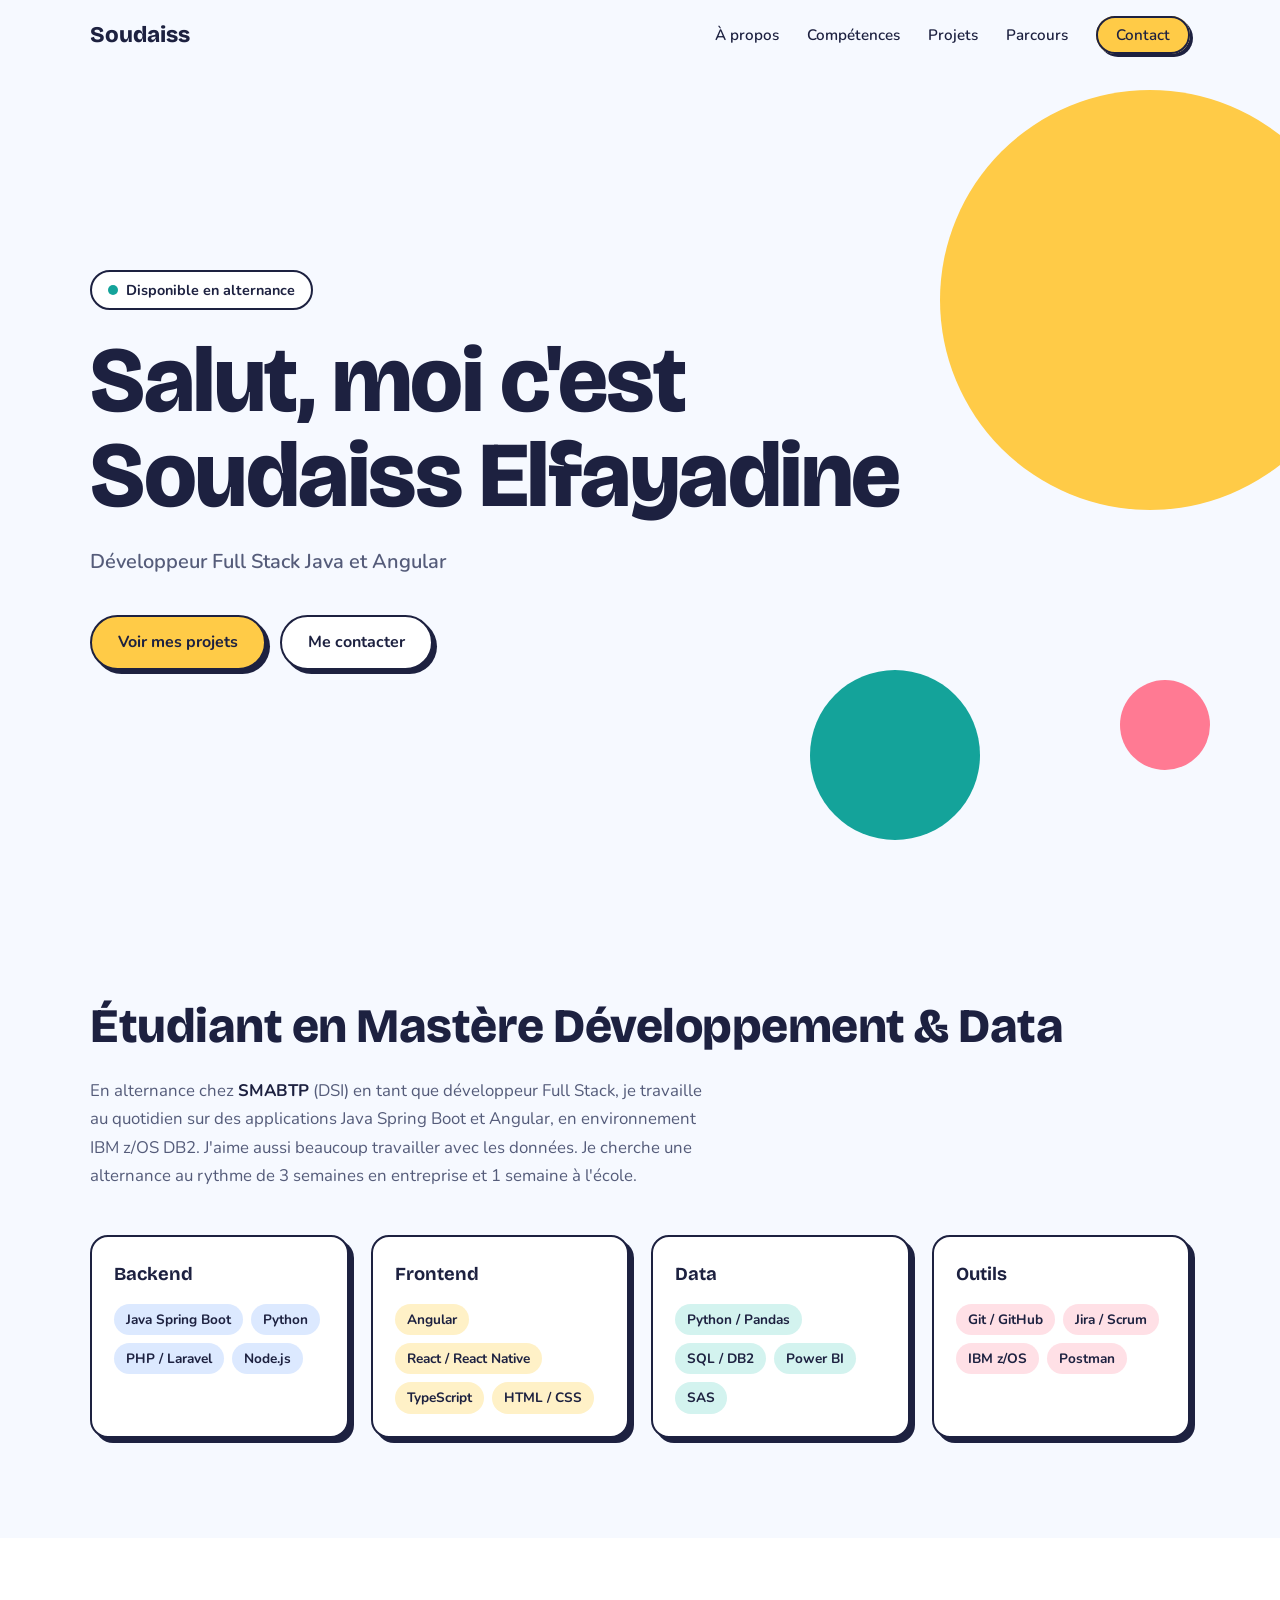
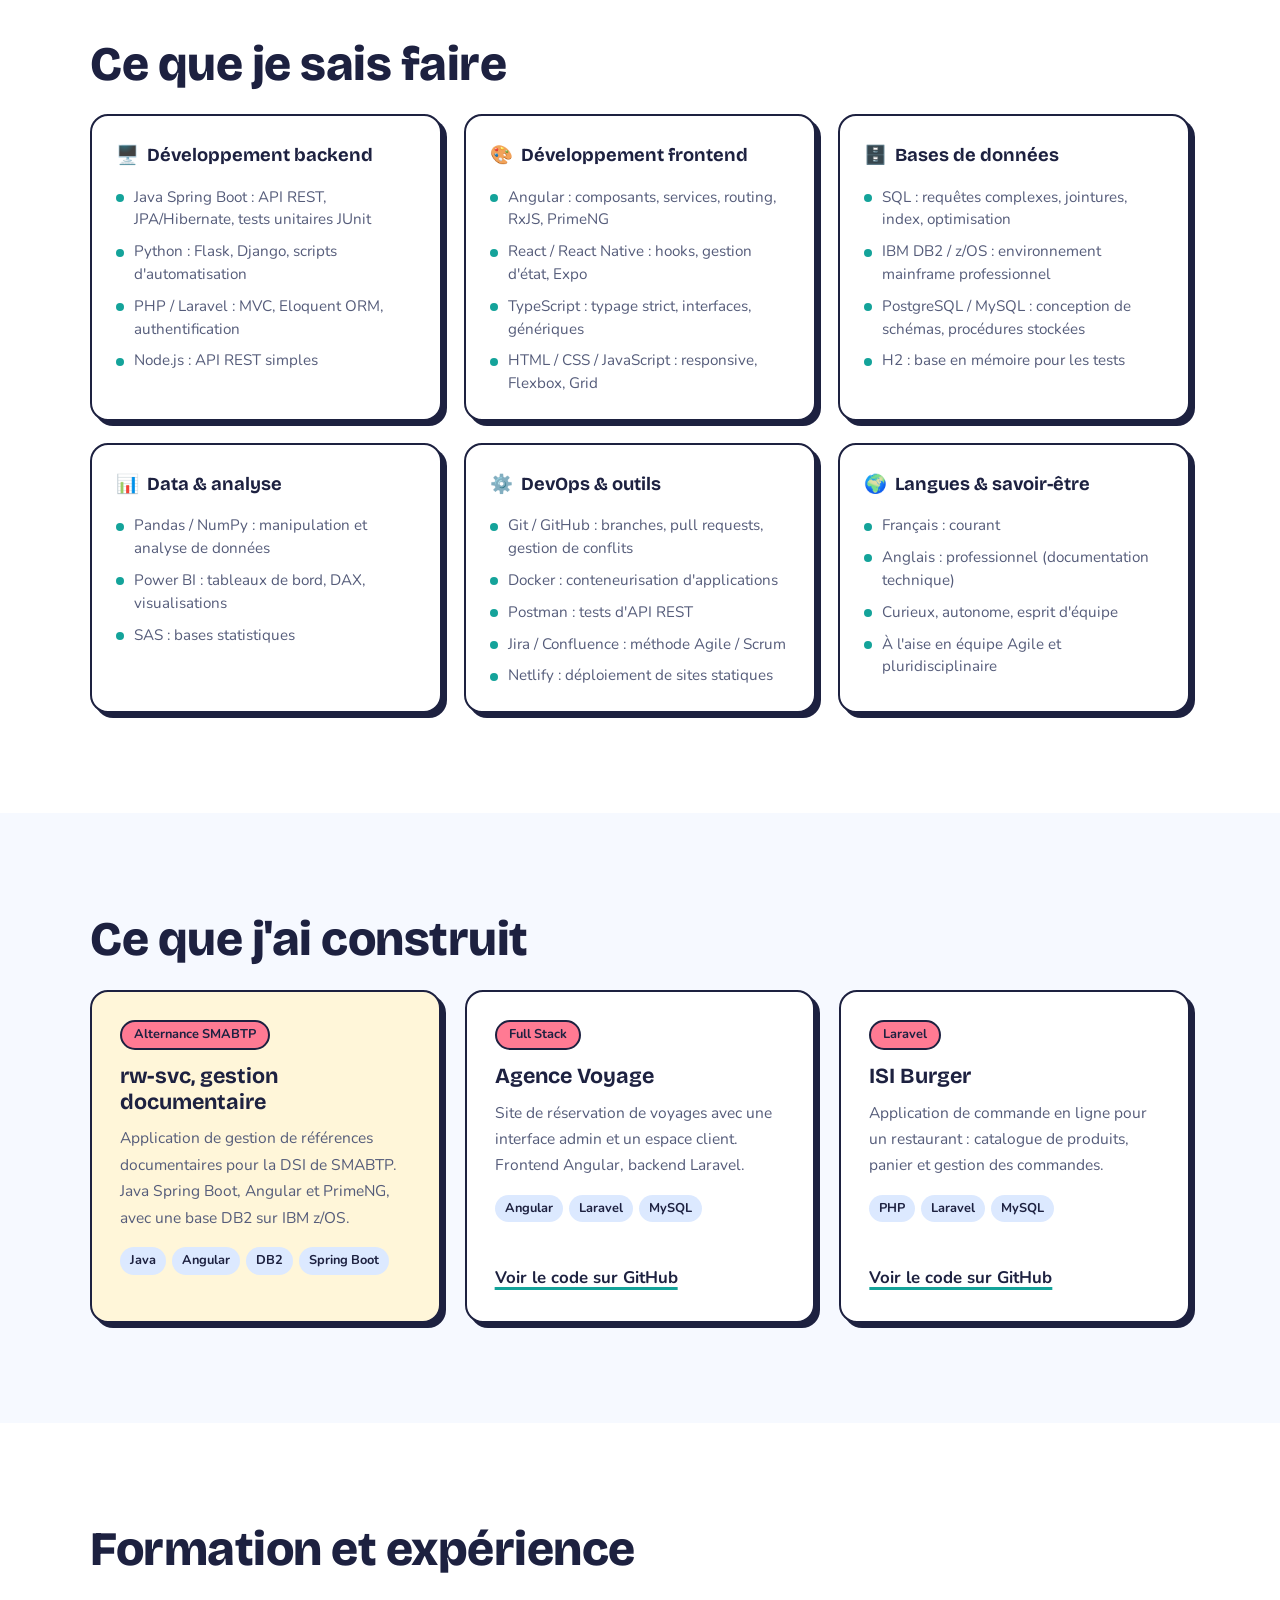
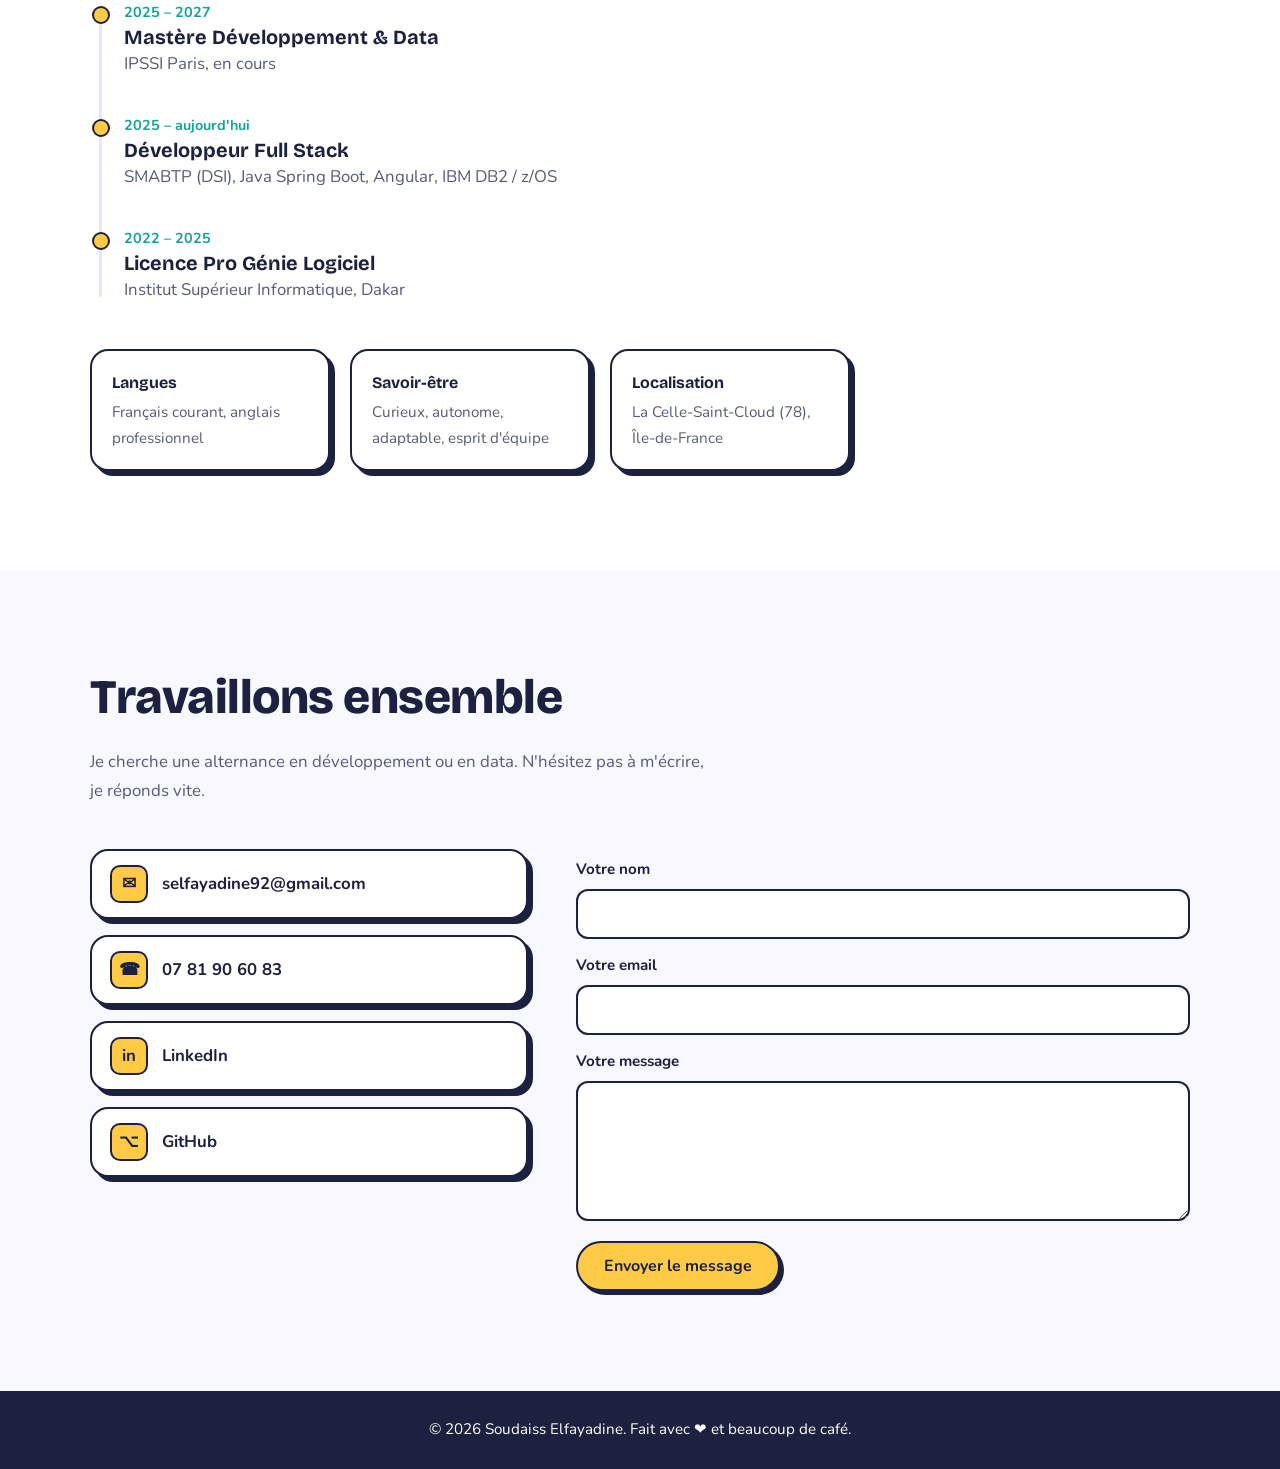
==== commit 13745c24: "nouveau design clair" ====
--- a/index.html
+++ b/index.html
@@ -3,55 +3,64 @@
 <head>
   <meta charset="UTF-8" />
   <meta name="viewport" content="width=device-width, initial-scale=1.0" />
-  <title>Soudaiss Elfayadine — Dev Full Stack & Data</title>
+  <title>Soudaiss Elfayadine — Développeur Full Stack</title>
   <link rel="preconnect" href="https://fonts.googleapis.com">
-  <link href="https://fonts.googleapis.com/css2?family=Syne:wght@400;600;700;800&family=DM+Sans:wght@300;400;500&display=swap" rel="stylesheet">
+  <link rel="preconnect" href="https://fonts.gstatic.com" crossorigin>
+  <link href="https://fonts.googleapis.com/css2?family=Bricolage+Grotesque:wght@500;700;800&family=Nunito:wght@400;600;700&display=swap" rel="stylesheet">
   <link rel="stylesheet" href="portfolio.css" />
   <script defer src="script.js"></script>
+
+  <!-- ANALYTICS : GoatCounter
+       Remplace "soudaiss" par ton code GoatCounter si tu en as choisi un autre -->
+  <script data-goatcounter="https://soudaiss.goatcounter.com/count"
+          async src="//gc.zgo.at/count.js"></script>
 </head>
 <body>
 
-  <!-- NAV -->
+  <!-- NAVIGATION -->
   <nav id="navbar">
     <div class="nav-inner">
-      <span class="nav-logo">SE</span>
-      <ul class="nav-links">
+      <a href="#top" class="nav-logo">Soudaiss</a>
+      <ul class="nav-links" id="nav-links">
         <li><a href="#about">À propos</a></li>
+        <li><a href="#competences">Compétences</a></li>
         <li><a href="#projects">Projets</a></li>
         <li><a href="#cv">Parcours</a></li>
         <li><a href="#contact" class="nav-cta">Contact</a></li>
       </ul>
-      <button class="burger" id="burger">&#9776;</button>
+      <button class="burger" id="burger" aria-label="Ouvrir le menu">&#9776;</button>
     </div>
   </nav>
 
-  <!-- HERO -->
-  <header class="hero">
-    <div class="hero-bg"></div>
+  <!-- ACCUEIL -->
+  <header class="hero" id="top">
+    <div class="hero-shapes" aria-hidden="true">
+      <span class="shape shape-sun"></span>
+      <span class="shape shape-teal"></span>
+      <span class="shape shape-pink"></span>
+    </div>
     <div class="container">
-      <p class="hero-tag">👋 Disponible en alternance — Sep. 2026</p>
-      <h1>Soudaiss<br><span class="name">Elfayadine</span></h1>
-      <p class="hero-sub" id="hero-sub">Développeur Full Stack Java · Angular</p>
+      <p class="hero-tag">Disponible en alternance</p>
+      <h1>Salut, moi c'est Soudaiss&nbsp;Elfayadine</h1>
+      <p class="hero-sub" id="hero-sub">Développeur Full Stack Java et Angular</p>
       <div class="buttons">
-        <a href="#projects" class="btn">Voir mes projets</a>
-        <a href="#contact" class="btn btn-outline">Me contacter</a>
-      </div>
-    </div>
-    <div class="scroll-hint">↓</div>
+        <a href="#projects" class="btn" data-goatcounter-click="hero-voir-projets">Voir mes projets</a>
+        <a href="#contact" class="btn btn-light" data-goatcounter-click="hero-me-contacter">Me contacter</a>
+      </div>
+    </div>
   </header>
 
   <!-- À PROPOS -->
   <section id="about">
     <div class="section-inner">
-      <div class="section-label">01 — À propos</div>
-      <h2>Étudiant en Mastère<br>Dev, Data & IA</h2>
-      <p>
-        En alternance chez <strong>SMABTP</strong> (DSI) en tant que développeur Full Stack, je travaille quotidiennement sur des applications Java Spring Boot + Angular en environnement IBM z/OS DB2. Passionné par la data et l'IA, je cherche une alternance à partir de septembre 2026 (rythme 3 semaines entreprise / 1 semaine école).
+      <h2>Étudiant en Mastère Développement &amp; Data</h2>
+      <p class="intro">
+        En alternance chez <strong>SMABTP</strong> (DSI) en tant que développeur Full Stack, je travaille au quotidien sur des applications Java Spring Boot et Angular, en environnement IBM z/OS DB2. J'aime aussi beaucoup travailler avec les données. Je cherche une alternance au rythme de 3 semaines en entreprise et 1 semaine à l'école.
       </p>
 
       <div class="skills-grid">
         <div class="skill-group">
-          <h4>Backend</h4>
+          <h3>Backend</h3>
           <div class="tags">
             <span>Java Spring Boot</span>
             <span>Python</span>
@@ -60,7 +69,7 @@
           </div>
         </div>
         <div class="skill-group">
-          <h4>Frontend</h4>
+          <h3>Frontend</h3>
           <div class="tags">
             <span>Angular</span>
             <span>React / React Native</span>
@@ -69,16 +78,16 @@
           </div>
         </div>
         <div class="skill-group">
-          <h4>Data & IA</h4>
-          <div class="tags">
-            <span>Python / sklearn</span>
+          <h3>Data</h3>
+          <div class="tags">
+            <span>Python / Pandas</span>
             <span>SQL / DB2</span>
             <span>Power BI</span>
             <span>SAS</span>
           </div>
         </div>
         <div class="skill-group">
-          <h4>Outils</h4>
+          <h3>Outils</h3>
           <div class="tags">
             <span>Git / GitHub</span>
             <span>Jira / Scrum</span>
@@ -93,70 +102,67 @@
   <!-- COMPÉTENCES -->
   <section id="competences">
     <div class="section-inner">
-      <div class="section-label">02 — Compétences</div>
       <h2>Ce que je sais faire</h2>
 
       <div class="competences-grid">
 
         <div class="competence-bloc">
-          <h4>🖥️ Développement Backend</h4>
-          <ul>
-            <li>Java Spring Boot — REST API, JPA/Hibernate, tests unitaires JUnit</li>
-            <li>Python — Flask, Django, scripting, automatisation</li>
-            <li>PHP / Laravel — MVC, Eloquent ORM, authentification</li>
-            <li>Node.js — API REST basiques</li>
-          </ul>
-        </div>
-
-        <div class="competence-bloc">
-          <h4>🎨 Développement Frontend</h4>
-          <ul>
-            <li>Angular — composants, services, routing, RxJS, PrimeNG</li>
-            <li>React / React Native — hooks, state management, Expo</li>
-            <li>TypeScript — typage strict, interfaces, génériques</li>
-            <li>HTML / CSS / JavaScript — responsive, animations, Flexbox, Grid</li>
-          </ul>
-        </div>
-
-        <div class="competence-bloc">
-          <h4>🗄️ Bases de données</h4>
-          <ul>
-            <li>SQL — requêtes complexes, jointures, indexes, optimisation</li>
-            <li>IBM DB2 / z·OS — environnement mainframe professionnel</li>
-            <li>PostgreSQL / MySQL — conception de schémas, procédures stockées</li>
-            <li>H2 — base en mémoire pour tests</li>
-          </ul>
-        </div>
-
-        <div class="competence-bloc">
-          <h4>📊 Data & Intelligence Artificielle</h4>
-          <ul>
-            <li>Python sklearn — classification, régression, pipelines ML</li>
-            <li>Pandas / NumPy — manipulation et analyse de données</li>
-            <li>Power BI — tableaux de bord, DAX, visualisations</li>
-            <li>SAS — bases statistiques</li>
-            <li>Modèles ML — StratifiedKFold, tuning de seuils, métriques métier</li>
-          </ul>
-        </div>
-
-        <div class="competence-bloc">
-          <h4>⚙️ DevOps & Outils</h4>
-          <ul>
-            <li>Git / GitHub — branches, pull requests, gestion de conflits</li>
-            <li>Docker — conteneurisation d'applications</li>
-            <li>Postman — tests d'API REST</li>
-            <li>Jira / Confluence — méthodologie Agile / Scrum</li>
-            <li>Netlify — déploiement de sites statiques</li>
-          </ul>
-        </div>
-
-        <div class="competence-bloc">
-          <h4>🌍 Langues & Soft Skills</h4>
-          <ul>
-            <li>Français — courant</li>
-            <li>Anglais — professionnel (lecture de documentation technique)</li>
+          <h3><span class="emoji">🖥️</span> Développement backend</h3>
+          <ul>
+            <li>Java Spring Boot : API REST, JPA/Hibernate, tests unitaires JUnit</li>
+            <li>Python : Flask, Django, scripts d'automatisation</li>
+            <li>PHP / Laravel : MVC, Eloquent ORM, authentification</li>
+            <li>Node.js : API REST simples</li>
+          </ul>
+        </div>
+
+        <div class="competence-bloc">
+          <h3><span class="emoji">🎨</span> Développement frontend</h3>
+          <ul>
+            <li>Angular : composants, services, routing, RxJS, PrimeNG</li>
+            <li>React / React Native : hooks, gestion d'état, Expo</li>
+            <li>TypeScript : typage strict, interfaces, génériques</li>
+            <li>HTML / CSS / JavaScript : responsive, Flexbox, Grid</li>
+          </ul>
+        </div>
+
+        <div class="competence-bloc">
+          <h3><span class="emoji">🗄️</span> Bases de données</h3>
+          <ul>
+            <li>SQL : requêtes complexes, jointures, index, optimisation</li>
+            <li>IBM DB2 / z/OS : environnement mainframe professionnel</li>
+            <li>PostgreSQL / MySQL : conception de schémas, procédures stockées</li>
+            <li>H2 : base en mémoire pour les tests</li>
+          </ul>
+        </div>
+
+        <div class="competence-bloc">
+          <h3><span class="emoji">📊</span> Data &amp; analyse</h3>
+          <ul>
+            <li>Pandas / NumPy : manipulation et analyse de données</li>
+            <li>Power BI : tableaux de bord, DAX, visualisations</li>
+            <li>SAS : bases statistiques</li>
+          </ul>
+        </div>
+
+        <div class="competence-bloc">
+          <h3><span class="emoji">⚙️</span> DevOps &amp; outils</h3>
+          <ul>
+            <li>Git / GitHub : branches, pull requests, gestion de conflits</li>
+            <li>Docker : conteneurisation d'applications</li>
+            <li>Postman : tests d'API REST</li>
+            <li>Jira / Confluence : méthode Agile / Scrum</li>
+            <li>Netlify : déploiement de sites statiques</li>
+          </ul>
+        </div>
+
+        <div class="competence-bloc">
+          <h3><span class="emoji">🌍</span> Langues &amp; savoir-être</h3>
+          <ul>
+            <li>Français : courant</li>
+            <li>Anglais : professionnel (documentation technique)</li>
             <li>Curieux, autonome, esprit d'équipe</li>
-            <li>À l'aise en environnement Agile et en équipe pluridisciplinaire</li>
+            <li>À l'aise en équipe Agile et pluridisciplinaire</li>
           </ul>
         </div>
 
@@ -167,81 +173,70 @@
   <!-- PROJETS -->
   <section id="projects">
     <div class="section-inner">
-      <div class="section-label">03 — Projets</div>
       <h2>Ce que j'ai construit</h2>
 
       <div class="projects-container">
-        <div class="project-card featured">
-          <div class="project-badge">Stage SMABTP</div>
-          <h3>rw-svc — Gestion documentaire</h3>
-          <p>Application de gestion de références documentaires pour la DSI de SMABTP. Java Spring Boot + Angular + PrimeNG, base DB2 sur IBM z/OS.</p>
+        <article class="project-card featured">
+          <span class="project-badge">Alternance SMABTP</span>
+          <h3>rw-svc, gestion documentaire</h3>
+          <p>Application de gestion de références documentaires pour la DSI de SMABTP. Java Spring Boot, Angular et PrimeNG, avec une base DB2 sur IBM z/OS.</p>
           <div class="project-tags"><span>Java</span><span>Angular</span><span>DB2</span><span>Spring Boot</span></div>
-        </div>
-
-        <div class="project-card">
-          <div class="project-badge">Full Stack</div>
+        </article>
+
+        <article class="project-card">
+          <span class="project-badge">Full Stack</span>
           <h3>Agence Voyage</h3>
-          <p>Site de réservation de voyages avec interface admin et espace client. Frontend Angular, backend Laravel.</p>
+          <p>Site de réservation de voyages avec une interface admin et un espace client. Frontend Angular, backend Laravel.</p>
           <div class="project-tags"><span>Angular</span><span>Laravel</span><span>MySQL</span></div>
-          <a href="https://github.com/soudaiss25/Agence_Voyage" target="_blank" class="project-link">GitHub →</a>
-        </div>
-
-        <div class="project-card">
-          <div class="project-badge">Laravel</div>
+          <a href="https://github.com/soudaiss25/Agence_Voyage" target="_blank" rel="noopener" class="project-link" data-goatcounter-click="projet-agence-voyage">Voir le code sur GitHub</a>
+        </article>
+
+        <article class="project-card">
+          <span class="project-badge">Laravel</span>
           <h3>ISI Burger</h3>
-          <p>Application de gestion et commande en ligne pour restaurant. Catalogue produit, panier et gestion des commandes.</p>
+          <p>Application de commande en ligne pour un restaurant : catalogue de produits, panier et gestion des commandes.</p>
           <div class="project-tags"><span>PHP</span><span>Laravel</span><span>MySQL</span></div>
-          <a href="https://github.com/soudaiss25/ISI_Burger" target="_blank" class="project-link">GitHub →</a>
-        </div>
-      </div>
-    </div>
-  </section>
-
-  <!-- PARCOURS / CV -->
+          <a href="https://github.com/soudaiss25/ISI_Burger" target="_blank" rel="noopener" class="project-link" data-goatcounter-click="projet-isi-burger">Voir le code sur GitHub</a>
+        </article>
+      </div>
+    </div>
+  </section>
+
+  <!-- PARCOURS -->
   <section id="cv">
     <div class="section-inner">
-      <div class="section-label">04 — Parcours</div>
-      <h2>Formation & expérience</h2>
+      <h2>Formation et expérience</h2>
 
       <div class="timeline">
         <div class="timeline-item">
-          <div class="timeline-dot"></div>
           <div class="timeline-year">2025 – 2027</div>
-          <div class="timeline-content">
-            <h3>Mastère Dev, Data & IA</h3>
-            <p>IPSSI Paris — En cours</p>
-          </div>
+          <h3>Mastère Développement &amp; Data</h3>
+          <p>IPSSI Paris, en cours</p>
         </div>
         <div class="timeline-item">
-          <div class="timeline-dot"></div>
-          <div class="timeline-year">2025 – Auj.</div>
-          <div class="timeline-content">
-            <h3>Développeur Full Stack — Stage</h3>
-            <p>SMABTP (DSI) · Java Spring Boot · Angular · IBM DB2/z·OS</p>
-          </div>
+          <div class="timeline-year">2025 – aujourd'hui</div>
+          <h3>Développeur Full Stack</h3>
+          <p>SMABTP (DSI), Java Spring Boot, Angular, IBM DB2 / z/OS</p>
         </div>
         <div class="timeline-item">
-          <div class="timeline-dot"></div>
           <div class="timeline-year">2022 – 2025</div>
-          <div class="timeline-content">
-            <h3>Licence Pro Génie Logiciel</h3>
-            <p>Institut Supérieur Informatique — Dakar</p>
-          </div>
+          <h3>Licence Pro Génie Logiciel</h3>
+          <p>Institut Supérieur Informatique, Dakar</p>
         </div>
       </div>
 
       <div class="cv-extras">
         <div class="cv-extra-item">
-          <h4>Langues</h4>
-          <p>Français (courant) · Anglais (professionnel)</p>
+          <h3>Langues</h3>
+          <p>Français courant, anglais professionnel</p>
         </div>
         <div class="cv-extra-item">
-          <h4>Soft skills</h4>
-          <p>Curieux · Autonome · Esprit d'équipe · Adaptable</p>
+          <h3>Savoir-être</h3>
+          <p>Curieux, autonome, adaptable, esprit d'équipe</p>
         </div>
         <div class="cv-extra-item">
-          <h4>Localisation</h4>
-          <p>La Celle-Saint-Cloud (78) — Île-de-France</p>
+          <h3>Localisation</h3>
+          <p>La Celle-Saint-Cloud (78), Île-de-France</p>
         </div>
       </div>
     </div>
@@ -250,43 +245,45 @@
   <!-- CONTACT -->
   <section id="contact">
     <div class="section-inner">
-      <div class="section-label">05 — Contact</div>
       <h2>Travaillons ensemble</h2>
-      <p>Je recherche une alternance Dev / Data / IA à partir de septembre 2026. N'hésitez pas à me contacter.</p>
+      <p class="intro">Je cherche une alternance en développement ou en data. N'hésitez pas à m'écrire, je réponds vite.</p>
 
       <div class="contact-grid">
         <div class="contact-info">
-          <a href="mailto:selfayadine92@gmail.com" class="contact-item">
+          <a href="mailto:selfayadine92@gmail.com" class="contact-item" data-goatcounter-click="contact-email">
             <span class="contact-icon">✉</span>
             <span>selfayadine92@gmail.com</span>
           </a>
-          <a href="tel:0781906083" class="contact-item">
+          <a href="tel:0781906083" class="contact-item" data-goatcounter-click="contact-telephone">
             <span class="contact-icon">☎</span>
             <span>07 81 90 60 83</span>
           </a>
-          <a href="https://www.linkedin.com/in/soudaiss-elfayadine-b78741288" target="_blank" class="contact-item">
+          <a href="https://www.linkedin.com/in/soudaiss-elfayadine-b78741288" target="_blank" rel="noopener" class="contact-item" data-goatcounter-click="contact-linkedin">
             <span class="contact-icon">in</span>
             <span>LinkedIn</span>
           </a>
-          <a href="https://github.com/soudaiss25" target="_blank" class="contact-item">
+          <a href="https://github.com/soudaiss25" target="_blank" rel="noopener" class="contact-item" data-goatcounter-click="contact-github">
             <span class="contact-icon">⌥</span>
             <span>GitHub</span>
           </a>
         </div>
 
         <form id="contact-form" action="https://formspree.io/f/xeewgadg" method="POST">
-          <input type="text" name="name" placeholder="Votre nom" required>
-          <input type="email" name="email" placeholder="Votre email" required>
-          <textarea name="message" placeholder="Votre message..." required></textarea>
+          <label for="name">Votre nom</label>
+          <input type="text" id="name" name="name" required>
+          <label for="email">Votre email</label>
+          <input type="email" id="email" name="email" required>
+          <label for="message">Votre message</label>
+          <textarea id="message" name="message" required></textarea>
           <input type="hidden" name="_subject" value="Nouveau message depuis le portfolio">
-          <button type="submit" class="btn">Envoyer le message</button>
+          <button type="submit" class="btn" data-goatcounter-click="formulaire-envoye">Envoyer le message</button>
         </form>
       </div>
     </div>
   </section>
 
   <footer>
-    <p>© 2025 Soudaiss Elfayadine · La Celle-Saint-Cloud · Fait avec ❤ et beaucoup de café</p>
+    <p>© 2026 Soudaiss Elfayadine. Fait avec ❤ et beaucoup de café.</p>
   </footer>
 
 </body>
--- a/portfolio.css
+++ b/portfolio.css
@@ -1,41 +1,59 @@
-/* === VARIABLES === */
+/* =========================================================
+   1. LES COULEURS ET POLICES (tout se règle ici)
+   Change une valeur ici et tout le site suit.
+   ========================================================= */
 :root {
-  --dark: #0d0f14;
-  --dark2: #161a24;
-  --accent: #e8ff47;
-  --accent2: #4b6cf7;
-  --text: #e8eaf2;
-  --muted: #8890a8;
-  --card: #1c2133;
-  --border: rgba(255,255,255,0.07);
-  --font-head: 'Syne', sans-serif;
-  --font-body: 'DM Sans', sans-serif;
-}
-
-/* === RESET === */
+  --bg: #F6F9FF;        /* fond général : blanc légèrement bleuté */
+  --bg-alt: #FFFFFF;    /* fond des sections alternées */
+  --ink: #1D2140;       /* texte principal : bleu nuit */
+  --muted: #555C7A;     /* texte secondaire */
+  --sun: #FFCB47;       /* jaune soleil : couleur principale */
+  --teal: #14A39A;      /* vert d'eau */
+  --pink: #FF7A93;      /* rose */
+  --sky: #DCE9FF;       /* bleu ciel très clair */
+  --line: #1D2140;      /* couleur des bordures "sticker" */
+
+  --font-head: 'Bricolage Grotesque', 'Trebuchet MS', sans-serif;
+  --font-body: 'Nunito', 'Segoe UI', sans-serif;
+
+  --radius: 18px;
+  --shadow: 5px 5px 0 var(--line); /* ombre décalée façon autocollant */
+}
+
+/* =========================================================
+   2. REMISE À ZÉRO
+   ========================================================= */
 *, *::before, *::after { margin: 0; padding: 0; box-sizing: border-box; }
 html { scroll-behavior: smooth; }
 
 body {
   font-family: var(--font-body);
-  background-color: var(--dark);
-  color: var(--text);
+  background: var(--bg);
+  color: var(--ink);
+  font-size: 1.05rem;
   line-height: 1.7;
   overflow-x: hidden;
 }
 
-/* === NAV === */
+a:focus-visible, button:focus-visible, input:focus-visible, textarea:focus-visible {
+  outline: 3px solid var(--teal);
+  outline-offset: 3px;
+}
+
+/* =========================================================
+   3. NAVIGATION
+   ========================================================= */
 #navbar {
   position: fixed;
   top: 0; left: 0; right: 0;
   z-index: 100;
-  padding: 18px 5%;
+  padding: 16px 5%;
   transition: background 0.3s, box-shadow 0.3s;
 }
 #navbar.scrolled {
-  background: rgba(13,15,20,0.95);
-  backdrop-filter: blur(12px);
-  box-shadow: 0 1px 0 var(--border);
+  background: rgba(255, 255, 255, 0.92);
+  backdrop-filter: blur(10px);
+  box-shadow: 0 2px 0 var(--line);
 }
 .nav-inner {
   display: flex;
@@ -47,456 +65,436 @@
 .nav-logo {
   font-family: var(--font-head);
   font-weight: 800;
-  font-size: 1.3rem;
-  color: var(--accent);
-  letter-spacing: 2px;
+  font-size: 1.4rem;
+  color: var(--ink);
+  text-decoration: none;
 }
 .nav-links {
   list-style: none;
   display: flex;
-  gap: 35px;
+  align-items: center;
+  gap: 28px;
 }
 .nav-links a {
-  color: var(--muted);
+  color: var(--ink);
   text-decoration: none;
-  font-size: 0.9rem;
-  font-weight: 500;
-  transition: color 0.2s;
-}
-.nav-links a:hover { color: var(--text); }
-.nav-cta {
-  background: var(--accent) !important;
-  color: var(--dark) !important;
-  padding: 8px 20px;
+  font-weight: 600;
+  font-size: 0.95rem;
+}
+.nav-links a:hover { color: var(--teal); }
+.nav-links .nav-cta {
+  background: var(--sun);
+  border: 2px solid var(--line);
+  padding: 7px 18px;
   border-radius: 50px;
-  font-weight: 600 !important;
-}
+  box-shadow: 3px 3px 0 var(--line);
+}
+.nav-links .nav-cta:hover { color: var(--ink); }
 .burger {
   display: none;
-  background: none;
-  border: none;
-  color: var(--text);
-  font-size: 1.4rem;
+  background: var(--sun);
+  border: 2px solid var(--line);
+  border-radius: 10px;
+  color: var(--ink);
+  font-size: 1.3rem;
+  width: 44px;
+  height: 44px;
   cursor: pointer;
 }
 
-/* === HERO === */
+/* =========================================================
+   4. ACCUEIL (HERO)
+   ========================================================= */
 .hero {
   min-height: 100vh;
   display: flex;
   align-items: center;
-  justify-content: center;
-  text-align: center;
   position: relative;
-  padding: 120px 5% 80px;
+  padding: 130px 5% 90px;
   overflow: hidden;
 }
-.hero-bg {
-  position: absolute;
-  inset: 0;
-  background: radial-gradient(ellipse 80% 60% at 50% 40%, rgba(75,108,247,0.18) 0%, transparent 70%),
-              radial-gradient(ellipse 40% 40% at 80% 20%, rgba(232,255,71,0.08) 0%, transparent 60%);
-  pointer-events: none;
-}
+.hero .container {
+  position: relative;
+  z-index: 1;
+  max-width: 1100px;
+  width: 100%;
+  margin: 0 auto;
+}
+
+/* Les formes colorées en fond */
+.hero-shapes { position: absolute; inset: 0; pointer-events: none; }
+.shape { position: absolute; border-radius: 50%; }
+.shape-sun  { width: 420px; height: 420px; background: var(--sun);  right: -80px; top: 90px; }
+.shape-teal { width: 170px; height: 170px; background: var(--teal); right: 300px; bottom: 60px; }
+.shape-pink { width: 90px;  height: 90px;  background: var(--pink); right: 70px;  bottom: 130px; }
+
 .hero-tag {
   display: inline-block;
-  background: rgba(232,255,71,0.1);
-  border: 1px solid rgba(232,255,71,0.25);
-  color: var(--accent);
-  font-size: 0.85rem;
-  font-weight: 500;
+  background: #FFFFFF;
+  border: 2px solid var(--line);
+  border-radius: 50px;
   padding: 6px 16px;
-  border-radius: 50px;
-  margin-bottom: 28px;
-  letter-spacing: 0.5px;
+  font-weight: 700;
+  font-size: 0.9rem;
+  margin-bottom: 24px;
+}
+.hero-tag::before {
+  content: '';
+  display: inline-block;
+  width: 10px; height: 10px;
+  border-radius: 50%;
+  background: var(--teal);
+  margin-right: 8px;
 }
 .hero h1 {
   font-family: var(--font-head);
-  font-size: clamp(3rem, 9vw, 7rem);
+  font-size: clamp(2.8rem, 7.5vw, 5.8rem);
   font-weight: 800;
-  line-height: 1.0;
-  margin-bottom: 24px;
-  letter-spacing: -2px;
-}
-.hero .name { color: var(--accent); }
+  line-height: 1.02;
+  letter-spacing: -1.5px;
+  max-width: 13ch;
+  margin-bottom: 22px;
+}
 .hero-sub {
-  font-size: 1.15rem;
+  font-size: 1.25rem;
+  font-weight: 600;
   color: var(--muted);
-  margin-bottom: 40px;
   min-height: 1.7em;
+  margin-bottom: 36px;
   transition: opacity 0.4s;
 }
-.buttons { display: flex; gap: 12px; justify-content: center; flex-wrap: wrap; }
+
+/* =========================================================
+   5. BOUTONS
+   ========================================================= */
+.buttons { display: flex; gap: 14px; flex-wrap: wrap; }
 .btn {
   display: inline-block;
-  background: var(--accent);
-  color: var(--dark);
-  padding: 13px 28px;
+  background: var(--sun);
+  color: var(--ink);
+  border: 2px solid var(--line);
   border-radius: 50px;
+  padding: 12px 26px;
+  font-family: var(--font-body);
+  font-weight: 700;
+  font-size: 1rem;
   text-decoration: none;
-  font-weight: 700;
-  font-size: 0.95rem;
-  font-family: var(--font-body);
-  transition: transform 0.2s, box-shadow 0.2s;
-  border: none;
   cursor: pointer;
-}
-.btn:hover { transform: scale(1.04); box-shadow: 0 0 24px rgba(232,255,71,0.3); }
-.btn-outline {
-  background: transparent;
-  color: var(--text);
-  border: 1.5px solid var(--border);
-}
-.btn-outline:hover { border-color: var(--text); background: rgba(255,255,255,0.05); box-shadow: none; }
-.scroll-hint {
-  position: absolute;
-  bottom: 32px;
-  left: 50%;
-  transform: translateX(-50%);
-  color: var(--muted);
-  font-size: 1.2rem;
-  animation: bounce 2s infinite;
-}
-@keyframes bounce {
-  0%, 100% { transform: translateX(-50%) translateY(0); }
-  50% { transform: translateX(-50%) translateY(8px); }
-}
-
-/* === SECTIONS COMMUNES === */
-section {
-  padding: 100px 5%;
-}
-.section-inner {
-  max-width: 1100px;
-  margin: 0 auto;
-}
-.section-label {
-  font-size: 0.78rem;
-  font-weight: 600;
-  letter-spacing: 3px;
-  text-transform: uppercase;
-  color: var(--accent);
-  margin-bottom: 16px;
-}
+  box-shadow: 4px 4px 0 var(--line);
+  transition: transform 0.15s, box-shadow 0.15s;
+}
+.btn:hover { transform: translate(-2px, -2px); box-shadow: 6px 6px 0 var(--line); }
+.btn:active { transform: translate(2px, 2px); box-shadow: 1px 1px 0 var(--line); }
+.btn-light { background: #FFFFFF; }
+
+/* =========================================================
+   6. SECTIONS COMMUNES
+   ========================================================= */
+section { padding: 100px 5%; }
+section:nth-of-type(even) { background: var(--bg-alt); }
+.section-inner { max-width: 1100px; margin: 0 auto; }
+
 h2 {
   font-family: var(--font-head);
-  font-size: clamp(2rem, 5vw, 3.2rem);
+  font-size: clamp(2rem, 4.5vw, 3rem);
   font-weight: 800;
   line-height: 1.1;
-  margin-bottom: 28px;
-  letter-spacing: -1px;
-}
-section > .section-inner > p {
+  letter-spacing: -0.5px;
+  margin-bottom: 24px;
+}
+.intro {
   color: var(--muted);
-  max-width: 600px;
-  font-size: 1.05rem;
-  margin-bottom: 48px;
-}
-
-/* === COMPÉTENCES === */
-#competences { background: var(--dark); }
-.competences-grid {
-  display: grid;
-  grid-template-columns: repeat(auto-fit, minmax(300px, 1fr));
-  gap: 20px;
-  margin-top: 40px;
-}
-.competence-bloc {
-  background: var(--card);
-  border: 1px solid var(--border);
-  border-radius: 14px;
-  padding: 24px;
-  transition: border-color 0.2s, transform 0.2s;
-}
-.competence-bloc:hover {
-  border-color: rgba(232,255,71,0.2);
-  transform: translateY(-4px);
-}
-.competence-bloc h4 {
-  font-family: var(--font-head);
-  font-size: 1rem;
-  font-weight: 700;
-  color: var(--text);
-  margin-bottom: 16px;
-}
-.competence-bloc ul {
-  list-style: none;
-  display: flex;
-  flex-direction: column;
-  gap: 10px;
-}
-.competence-bloc li {
-  color: var(--muted);
-  font-size: 0.9rem;
-  padding-left: 14px;
-  position: relative;
-  line-height: 1.5;
-}
-.competence-bloc li::before {
-  content: '→';
-  position: absolute;
-  left: 0;
-  color: var(--accent);
-  font-size: 0.8rem;
-}
-
-/* === ABOUT === */
-#about { background: var(--dark2); }
-#about p {
-  max-width: 650px;
-  color: var(--muted);
-  margin-bottom: 48px;
-  font-size: 1.05rem;
-}
-#about strong { color: var(--text); }
+  max-width: 62ch;
+  margin-bottom: 44px;
+}
+.intro strong { color: var(--ink); }
+
+/* Style "autocollant" partagé par toutes les cartes */
+.skill-group,
+.competence-bloc,
+.project-card,
+.cv-extra-item,
+.contact-item {
+  background: #FFFFFF;
+  border: 2px solid var(--line);
+  border-radius: var(--radius);
+  box-shadow: var(--shadow);
+}
+
+/* =========================================================
+   7. À PROPOS
+   ========================================================= */
 .skills-grid {
   display: grid;
   grid-template-columns: repeat(auto-fit, minmax(220px, 1fr));
-  gap: 20px;
-  margin-top: 8px;
-}
-.skill-group {
-  background: var(--card);
-  border: 1px solid var(--border);
-  border-radius: 14px;
-  padding: 22px;
-}
-.skill-group h4 {
-  font-family: var(--font-head);
-  font-size: 0.85rem;
-  letter-spacing: 2px;
-  text-transform: uppercase;
-  color: var(--muted);
+  gap: 22px;
+}
+.skill-group { padding: 22px; }
+.skill-group h3 {
+  font-family: var(--font-head);
+  font-size: 1.15rem;
   margin-bottom: 14px;
 }
 .tags { display: flex; flex-wrap: wrap; gap: 8px; }
 .tags span {
-  background: rgba(75,108,247,0.12);
-  border: 1px solid rgba(75,108,247,0.25);
-  color: var(--text);
-  font-size: 0.82rem;
-  font-weight: 500;
-  padding: 5px 12px;
+  font-size: 0.85rem;
+  font-weight: 700;
+  padding: 4px 12px;
   border-radius: 50px;
-}
-
-/* === PROJETS === */
-#projects { background: var(--dark); }
+  background: var(--sky);
+}
+/* Une couleur différente par groupe, pour égayer */
+.skill-group:nth-child(2) .tags span { background: #FFF1C7; }
+.skill-group:nth-child(3) .tags span { background: #D3F3EF; }
+.skill-group:nth-child(4) .tags span { background: #FFE0E6; }
+
+/* =========================================================
+   8. COMPÉTENCES
+   ========================================================= */
+.competences-grid {
+  display: grid;
+  grid-template-columns: repeat(auto-fit, minmax(290px, 1fr));
+  gap: 22px;
+  margin-top: 16px;
+}
+.competence-bloc { padding: 24px; }
+.competence-bloc h3 {
+  font-family: var(--font-head);
+  font-size: 1.15rem;
+  margin-bottom: 14px;
+}
+.emoji { margin-right: 4px; }
+.competence-bloc ul {
+  list-style: none;
+  display: flex;
+  flex-direction: column;
+  gap: 9px;
+}
+.competence-bloc li {
+  color: var(--muted);
+  font-size: 0.95rem;
+  line-height: 1.5;
+  padding-left: 18px;
+  position: relative;
+}
+.competence-bloc li::before {
+  content: '';
+  position: absolute;
+  left: 0; top: 0.55em;
+  width: 8px; height: 8px;
+  border-radius: 50%;
+  background: var(--teal);
+}
+
+/* =========================================================
+   9. PROJETS
+   ========================================================= */
 .projects-container {
   display: grid;
-  grid-template-columns: repeat(auto-fit, minmax(280px, 1fr));
-  gap: 20px;
-  margin-top: 40px;
+  grid-template-columns: repeat(auto-fit, minmax(290px, 1fr));
+  gap: 24px;
+  margin-top: 16px;
 }
 .project-card {
-  background: var(--card);
-  border: 1px solid var(--border);
-  border-radius: 16px;
   padding: 28px;
-  transition: transform 0.25s, border-color 0.25s, box-shadow 0.25s;
-  position: relative;
-}
-.project-card:hover {
-  transform: translateY(-6px);
-  border-color: rgba(232,255,71,0.2);
-  box-shadow: 0 12px 40px rgba(0,0,0,0.3);
-}
-.project-card.featured {
-  border-color: rgba(232,255,71,0.2);
-  background: linear-gradient(135deg, rgba(232,255,71,0.04), var(--card));
-}
+  display: flex;
+  flex-direction: column;
+  transition: transform 0.15s, box-shadow 0.15s;
+}
+.project-card:hover { transform: translate(-3px, -3px); box-shadow: 8px 8px 0 var(--line); }
+.project-card.featured { background: #FFF6D9; }
 .project-badge {
-  display: inline-block;
-  font-size: 0.72rem;
-  font-weight: 600;
-  letter-spacing: 1.5px;
-  text-transform: uppercase;
-  color: var(--accent);
-  background: rgba(232,255,71,0.08);
-  padding: 4px 10px;
+  align-self: flex-start;
+  font-size: 0.8rem;
+  font-weight: 700;
+  background: var(--pink);
+  color: var(--ink);
+  border: 2px solid var(--line);
+  padding: 2px 12px;
   border-radius: 50px;
   margin-bottom: 14px;
 }
 .project-card h3 {
   font-family: var(--font-head);
-  font-size: 1.2rem;
-  font-weight: 700;
+  font-size: 1.35rem;
+  line-height: 1.2;
   margin-bottom: 10px;
-  color: var(--text);
 }
 .project-card p {
   color: var(--muted);
-  font-size: 0.92rem;
-  line-height: 1.6;
+  font-size: 0.97rem;
   margin-bottom: 16px;
 }
 .project-tags { display: flex; flex-wrap: wrap; gap: 6px; margin-bottom: 18px; }
 .project-tags span {
-  font-size: 0.75rem;
-  color: var(--muted);
-  border: 1px solid var(--border);
+  font-size: 0.8rem;
+  font-weight: 700;
+  background: var(--sky);
   padding: 3px 10px;
   border-radius: 50px;
 }
 .project-link {
-  color: var(--accent);
-  font-weight: 600;
-  font-size: 0.9rem;
-  text-decoration: none;
-  transition: opacity 0.2s;
-}
-.project-link:hover { opacity: 0.7; }
-
-/* === CV === */
-#cv { background: var(--dark2); }
+  margin-top: auto;
+  color: var(--ink);
+  font-weight: 700;
+  text-decoration: underline;
+  text-decoration-color: var(--teal);
+  text-decoration-thickness: 3px;
+  text-underline-offset: 4px;
+}
+.project-link:hover { color: var(--teal); }
+
+/* =========================================================
+   10. PARCOURS
+   ========================================================= */
 .timeline {
   position: relative;
-  padding-left: 28px;
-  margin: 40px 0;
   max-width: 700px;
+  margin: 16px 0 44px;
+  padding-left: 34px;
 }
 .timeline::before {
   content: '';
   position: absolute;
-  left: 6px; top: 8px; bottom: 0;
-  width: 1px;
-  background: var(--border);
-}
-.timeline-item {
-  position: relative;
-  margin-bottom: 36px;
-  padding-left: 20px;
-}
-.timeline-dot {
+  left: 9px; top: 8px; bottom: 8px;
+  width: 3px;
+  background: var(--sky);
+  border-radius: 3px;
+}
+.timeline-item { position: relative; margin-bottom: 34px; }
+.timeline-item::before {
+  content: '';
   position: absolute;
-  left: -28px;
-  top: 8px;
-  width: 13px;
-  height: 13px;
+  left: -32px; top: 6px;
+  width: 18px; height: 18px;
   border-radius: 50%;
-  background: var(--accent);
-  border: 2px solid var(--dark2);
+  background: var(--sun);
+  border: 2px solid var(--line);
 }
 .timeline-year {
-  font-size: 0.78rem;
-  font-weight: 600;
-  letter-spacing: 1px;
-  color: var(--accent);
-  margin-bottom: 6px;
-  text-transform: uppercase;
-}
-.timeline-content h3 {
-  font-family: var(--font-head);
-  font-size: 1.1rem;
-  font-weight: 700;
-  color: var(--text);
-  margin-bottom: 4px;
-}
-.timeline-content p { color: var(--muted); font-size: 0.92rem; margin: 0; }
+  font-weight: 700;
+  font-size: 0.9rem;
+  color: var(--teal);
+}
+.timeline-item h3 {
+  font-family: var(--font-head);
+  font-size: 1.25rem;
+  line-height: 1.3;
+}
+.timeline-item p { color: var(--muted); }
+
 .cv-extras {
   display: grid;
-  grid-template-columns: repeat(auto-fit, minmax(180px, 1fr));
-  gap: 16px;
-  margin-top: 40px;
-  max-width: 700px;
-}
-.cv-extra-item {
-  background: var(--card);
-  border: 1px solid var(--border);
-  border-radius: 12px;
-  padding: 18px 20px;
-}
-.cv-extra-item h4 {
-  font-size: 0.75rem;
-  letter-spacing: 2px;
-  text-transform: uppercase;
-  color: var(--muted);
-  margin-bottom: 8px;
-}
-.cv-extra-item p { color: var(--text); font-size: 0.9rem; margin: 0; }
-
-/* === CONTACT === */
-#contact { background: var(--dark); }
+  grid-template-columns: repeat(auto-fit, minmax(200px, 1fr));
+  gap: 20px;
+  max-width: 760px;
+}
+.cv-extra-item { padding: 18px 20px; }
+.cv-extra-item h3 {
+  font-family: var(--font-head);
+  font-size: 1rem;
+  margin-bottom: 4px;
+}
+.cv-extra-item p { color: var(--muted); font-size: 0.95rem; }
+
+/* =========================================================
+   11. CONTACT
+   ========================================================= */
 .contact-grid {
   display: grid;
   grid-template-columns: 1fr 1.4fr;
   gap: 48px;
   align-items: start;
-  margin-top: 40px;
-}
-.contact-info { display: flex; flex-direction: column; gap: 14px; }
+}
+.contact-info { display: flex; flex-direction: column; gap: 16px; }
 .contact-item {
   display: flex;
   align-items: center;
   gap: 14px;
-  background: var(--card);
-  border: 1px solid var(--border);
-  border-radius: 12px;
-  padding: 16px 20px;
+  padding: 14px 18px;
+  color: var(--ink);
   text-decoration: none;
-  color: var(--text);
-  font-size: 0.95rem;
-  font-weight: 500;
-  transition: border-color 0.2s, transform 0.2s;
-}
-.contact-item:hover { border-color: rgba(232,255,71,0.3); transform: translateX(4px); }
+  font-weight: 700;
+  word-break: break-word;
+  transition: transform 0.15s, box-shadow 0.15s;
+}
+.contact-item:hover { transform: translate(-2px, -2px); box-shadow: 7px 7px 0 var(--line); }
 .contact-icon {
-  width: 36px; height: 36px;
-  background: rgba(232,255,71,0.08);
-  border-radius: 8px;
+  flex-shrink: 0;
+  width: 38px; height: 38px;
   display: flex;
   align-items: center;
   justify-content: center;
+  border-radius: 10px;
+  background: var(--sun);
+  border: 2px solid var(--line);
+}
+
+form { display: flex; flex-direction: column; gap: 6px; }
+label { font-weight: 700; font-size: 0.95rem; margin-top: 8px; }
+input, textarea {
+  padding: 12px 16px;
+  border: 2px solid var(--line);
+  border-radius: 12px;
+  background: #FFFFFF;
+  color: var(--ink);
+  font-family: var(--font-body);
   font-size: 1rem;
-  color: var(--accent);
-  flex-shrink: 0;
-}
-form {
-  display: flex;
-  flex-direction: column;
-  gap: 14px;
-}
-input, textarea {
-  padding: 13px 16px;
-  border: 1px solid var(--border);
-  border-radius: 10px;
-  background: var(--card);
-  color: var(--text);
-  font-family: var(--font-body);
+}
+textarea { min-height: 140px; resize: vertical; }
+form .btn { margin-top: 14px; align-self: flex-start; }
+
+/* =========================================================
+   12. PIED DE PAGE
+   ========================================================= */
+footer {
+  background: var(--ink);
+  color: #FFFFFF;
+  text-align: center;
+  padding: 26px 5%;
   font-size: 0.95rem;
-  outline: none;
-  transition: border-color 0.2s;
-}
-input:focus, textarea:focus { border-color: rgba(232,255,71,0.4); }
-input::placeholder, textarea::placeholder { color: var(--muted); }
-textarea { min-height: 130px; resize: none; }
-
-/* === FOOTER === */
-footer {
-  background: var(--dark2);
-  border-top: 1px solid var(--border);
-  text-align: center;
-  padding: 28px;
-  font-size: 0.85rem;
-  color: var(--muted);
-}
-
-/* === ANIMATIONS SCROLL === */
+}
+
+/* =========================================================
+   13. APPARITION AU DÉFILEMENT (géré par script.js)
+   ========================================================= */
 .fade-up {
   opacity: 0;
-  transform: translateY(30px);
-  transition: opacity 0.7s ease, transform 0.7s ease;
-}
-.fade-up.visible {
-  opacity: 1;
-  transform: translateY(0);
-}
-
-/* === RESPONSIVE === */
+  transform: translateY(24px);
+  transition: opacity 0.6s ease, transform 0.6s ease;
+}
+.fade-up.visible { opacity: 1; transform: none; }
+
+@media (prefers-reduced-motion: reduce) {
+  html { scroll-behavior: auto; }
+  .fade-up { opacity: 1; transform: none; transition: none; }
+  .btn, .project-card, .contact-item { transition: none; }
+}
+
+/* =========================================================
+   14. MOBILE
+   ========================================================= */
 @media (max-width: 768px) {
-  .nav-links { display: none; flex-direction: column; position: absolute; top: 60px; left: 0; right: 0; background: var(--dark2); padding: 20px; gap: 16px; }
+  .burger { display: block; }
+  .nav-links {
+    display: none;
+    position: absolute;
+    top: 72px; left: 5%; right: 5%;
+    flex-direction: column;
+    align-items: flex-start;
+    gap: 16px;
+    padding: 20px;
+    background: #FFFFFF;
+    border: 2px solid var(--line);
+    border-radius: var(--radius);
+    box-shadow: var(--shadow);
+  }
   .nav-links.open { display: flex; }
-  .burger { display: block; }
+
+  .shape-sun  { width: 240px; height: 240px; right: -90px; top: 70px; }
+  .shape-teal { width: 110px; height: 110px; right: 40px; bottom: 40px; }
+  .shape-pink { display: none; }
+
   .contact-grid { grid-template-columns: 1fr; }
   section { padding: 70px 5%; }
 }
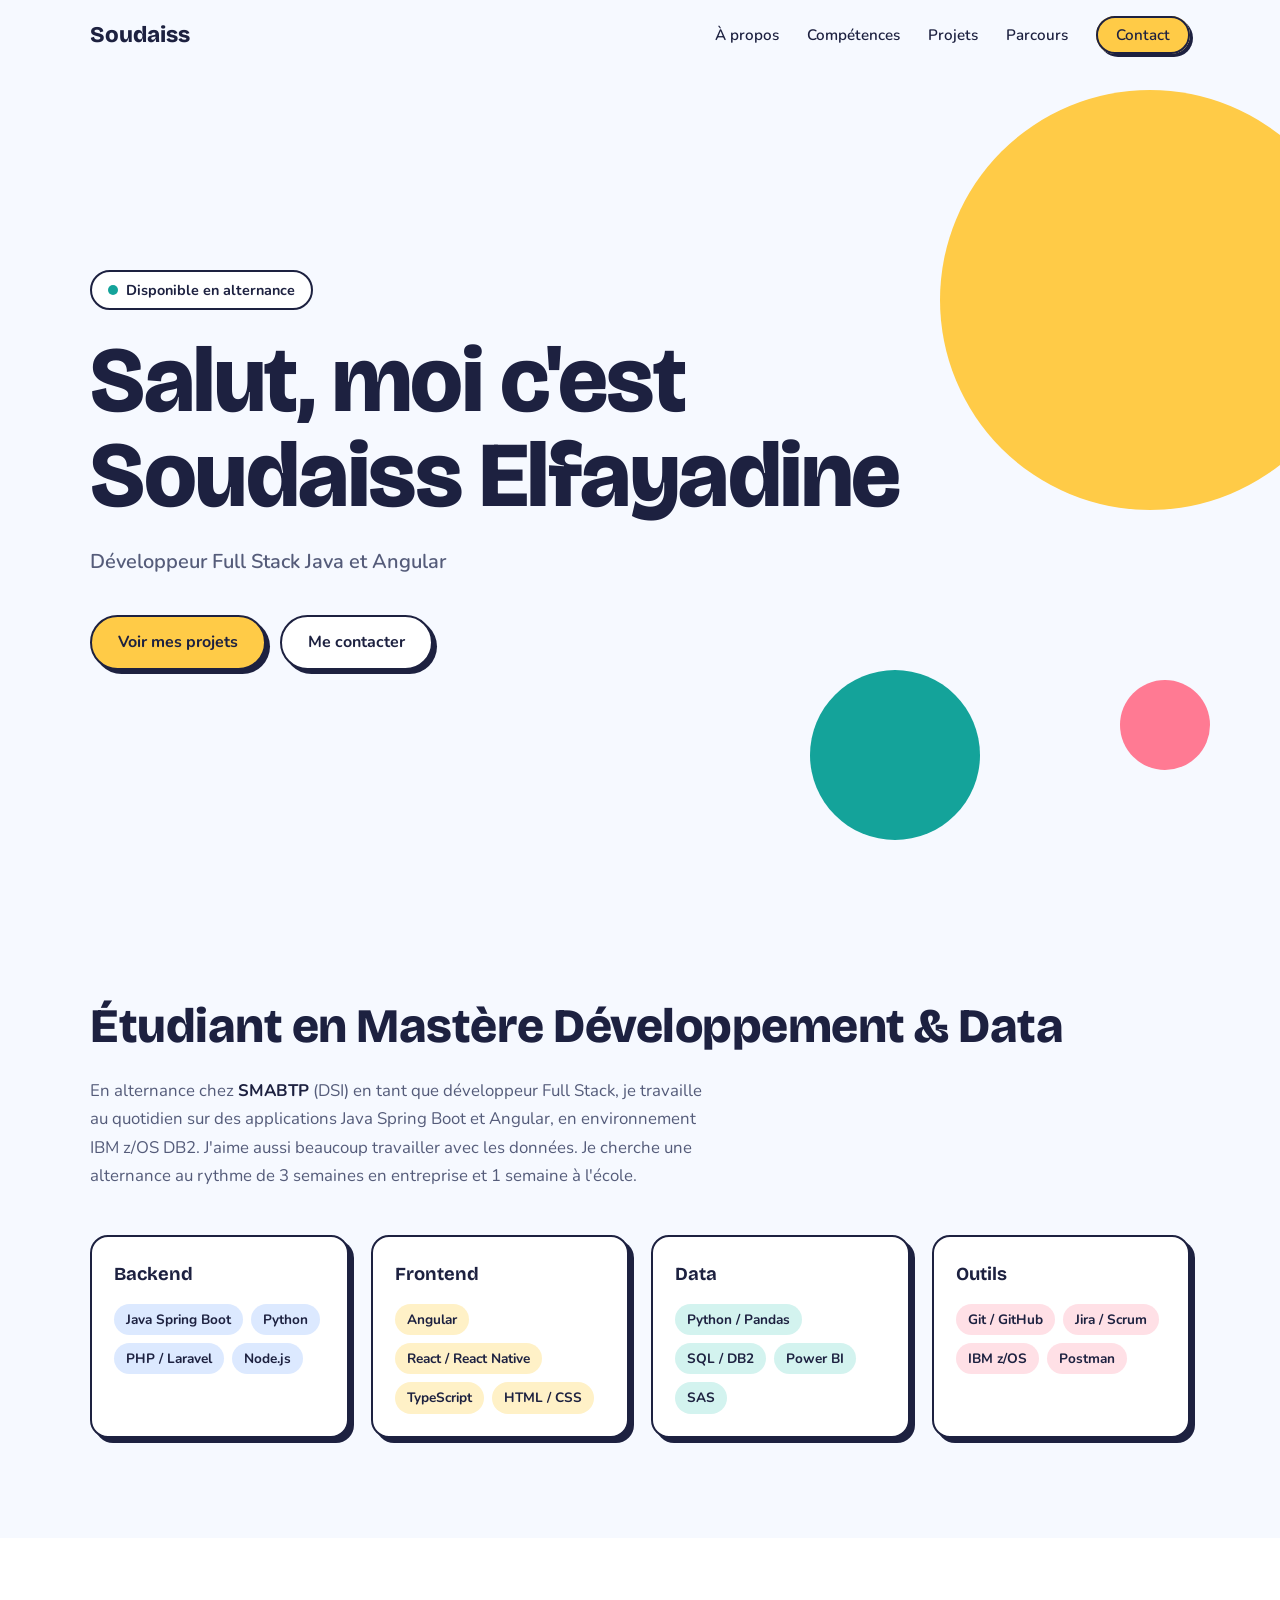
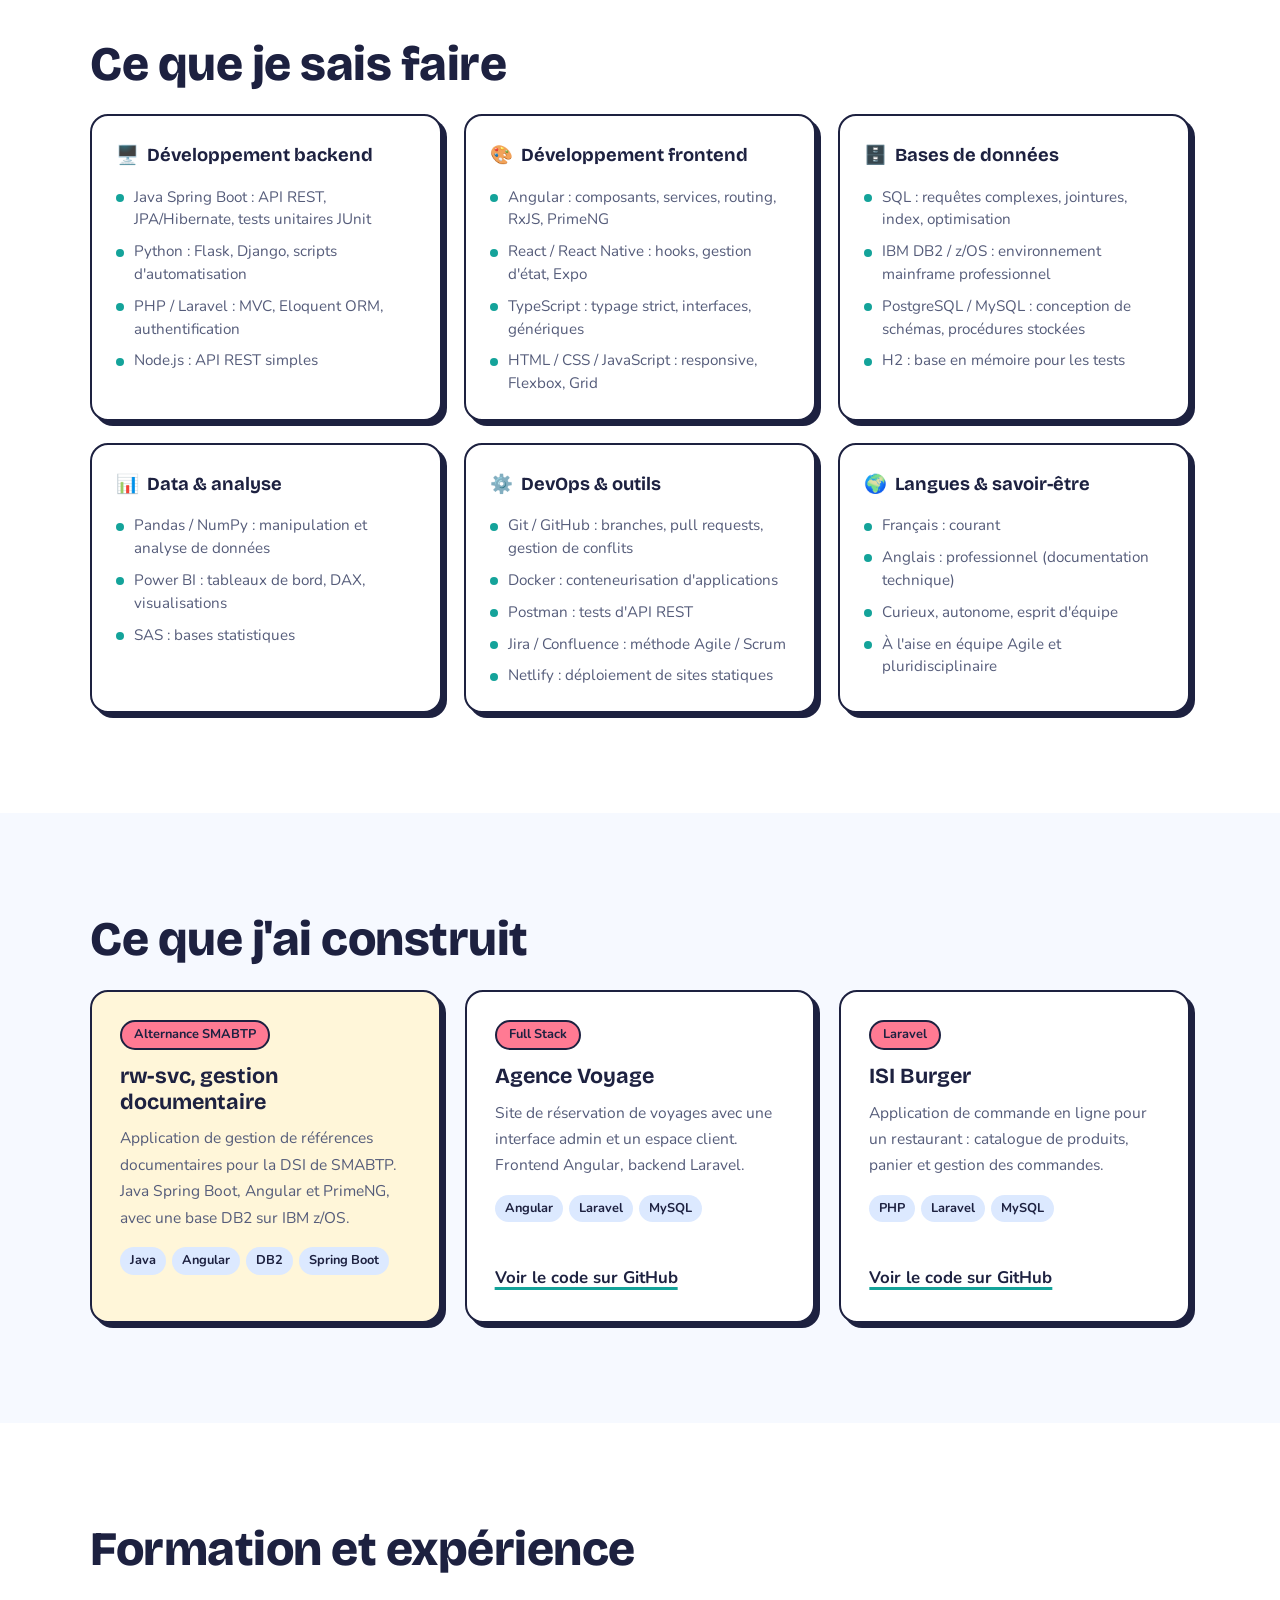
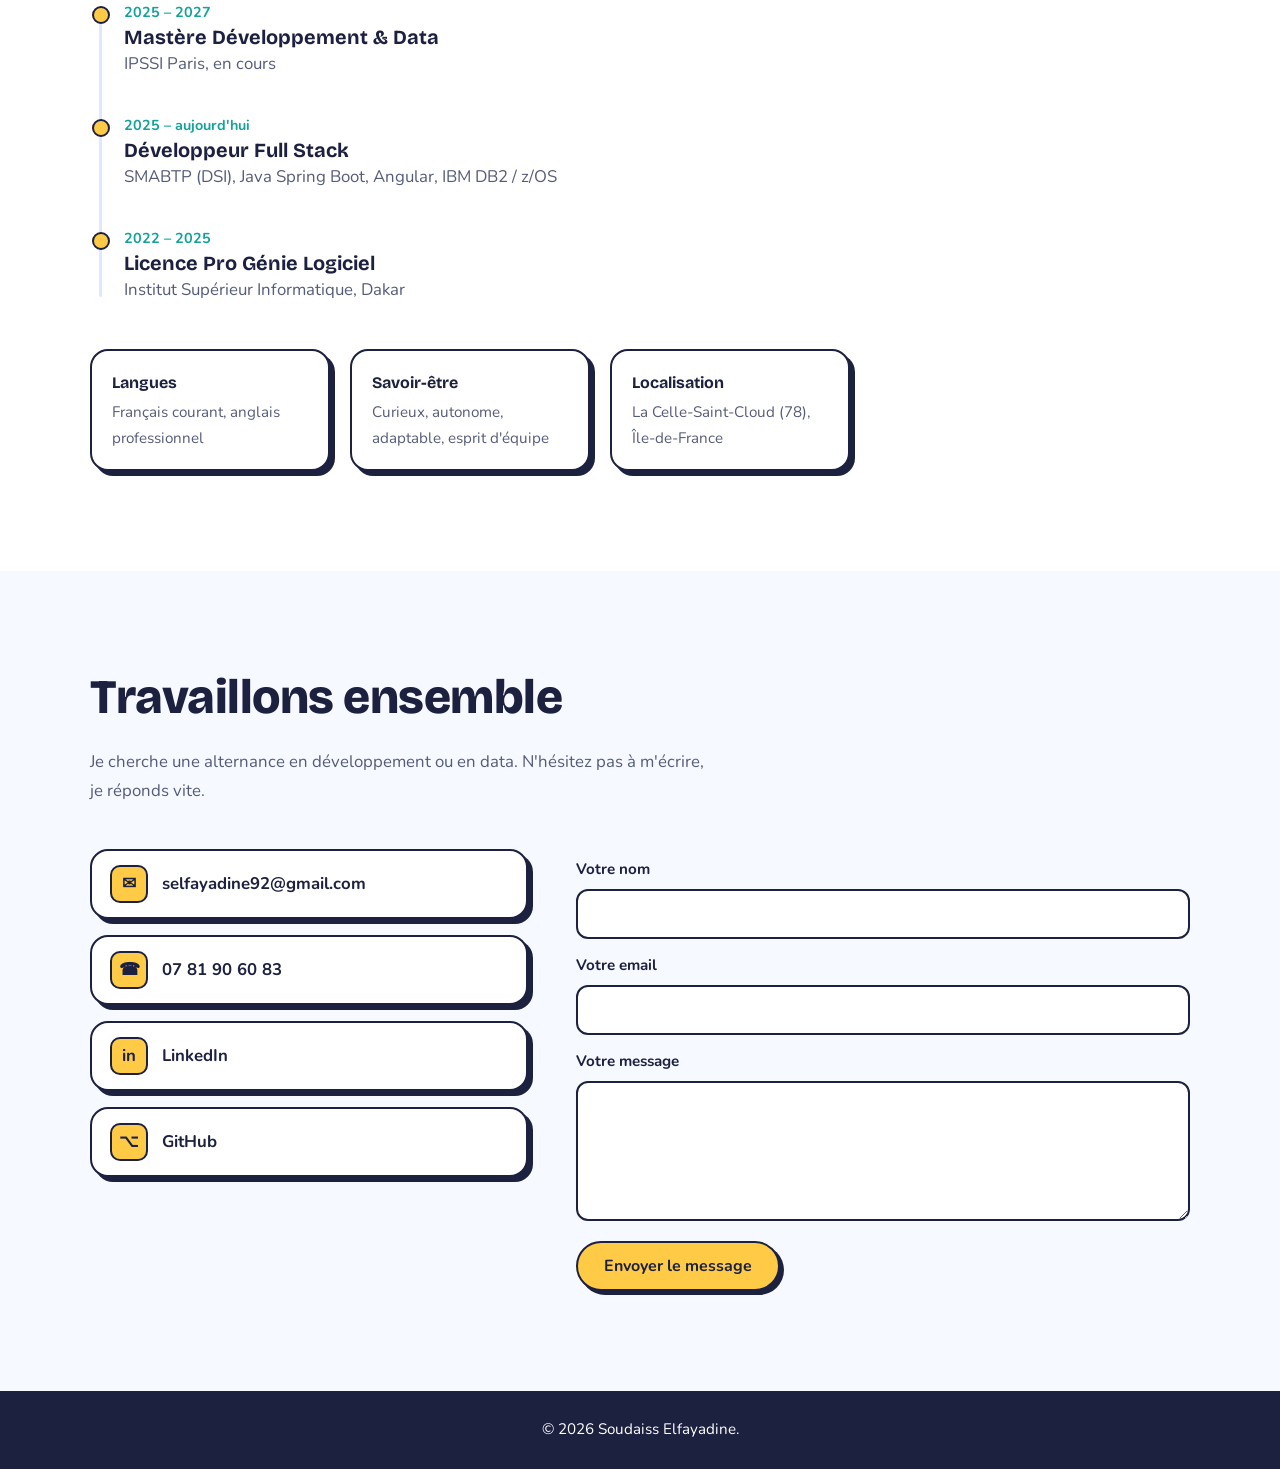
==== commit 2460eab9: "nouveau design clair" ====
--- a/index.html
+++ b/index.html
@@ -283,7 +283,7 @@
   </section>
 
   <footer>
-    <p>© 2026 Soudaiss Elfayadine. Fait avec ❤ et beaucoup de café.</p>
+    <p>© 2026 Soudaiss Elfayadine.</p>
   </footer>
 
 </body>
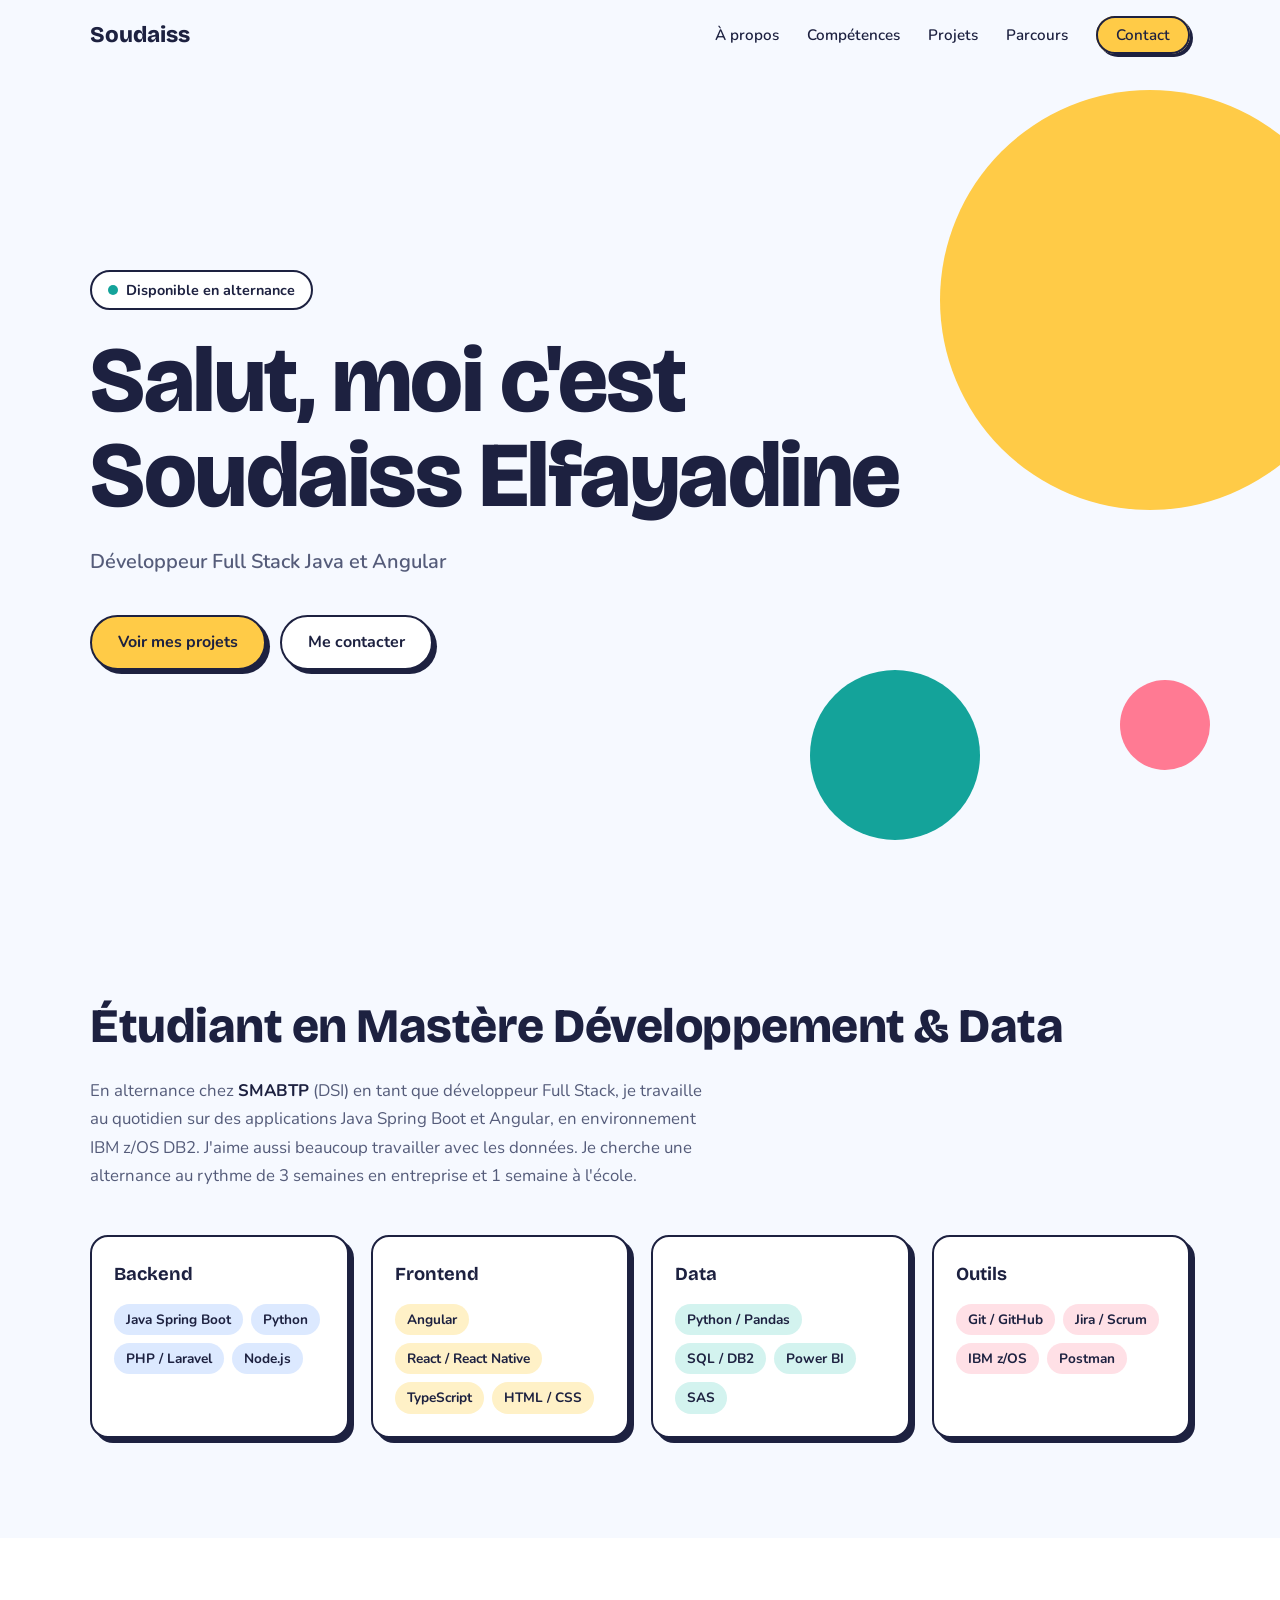
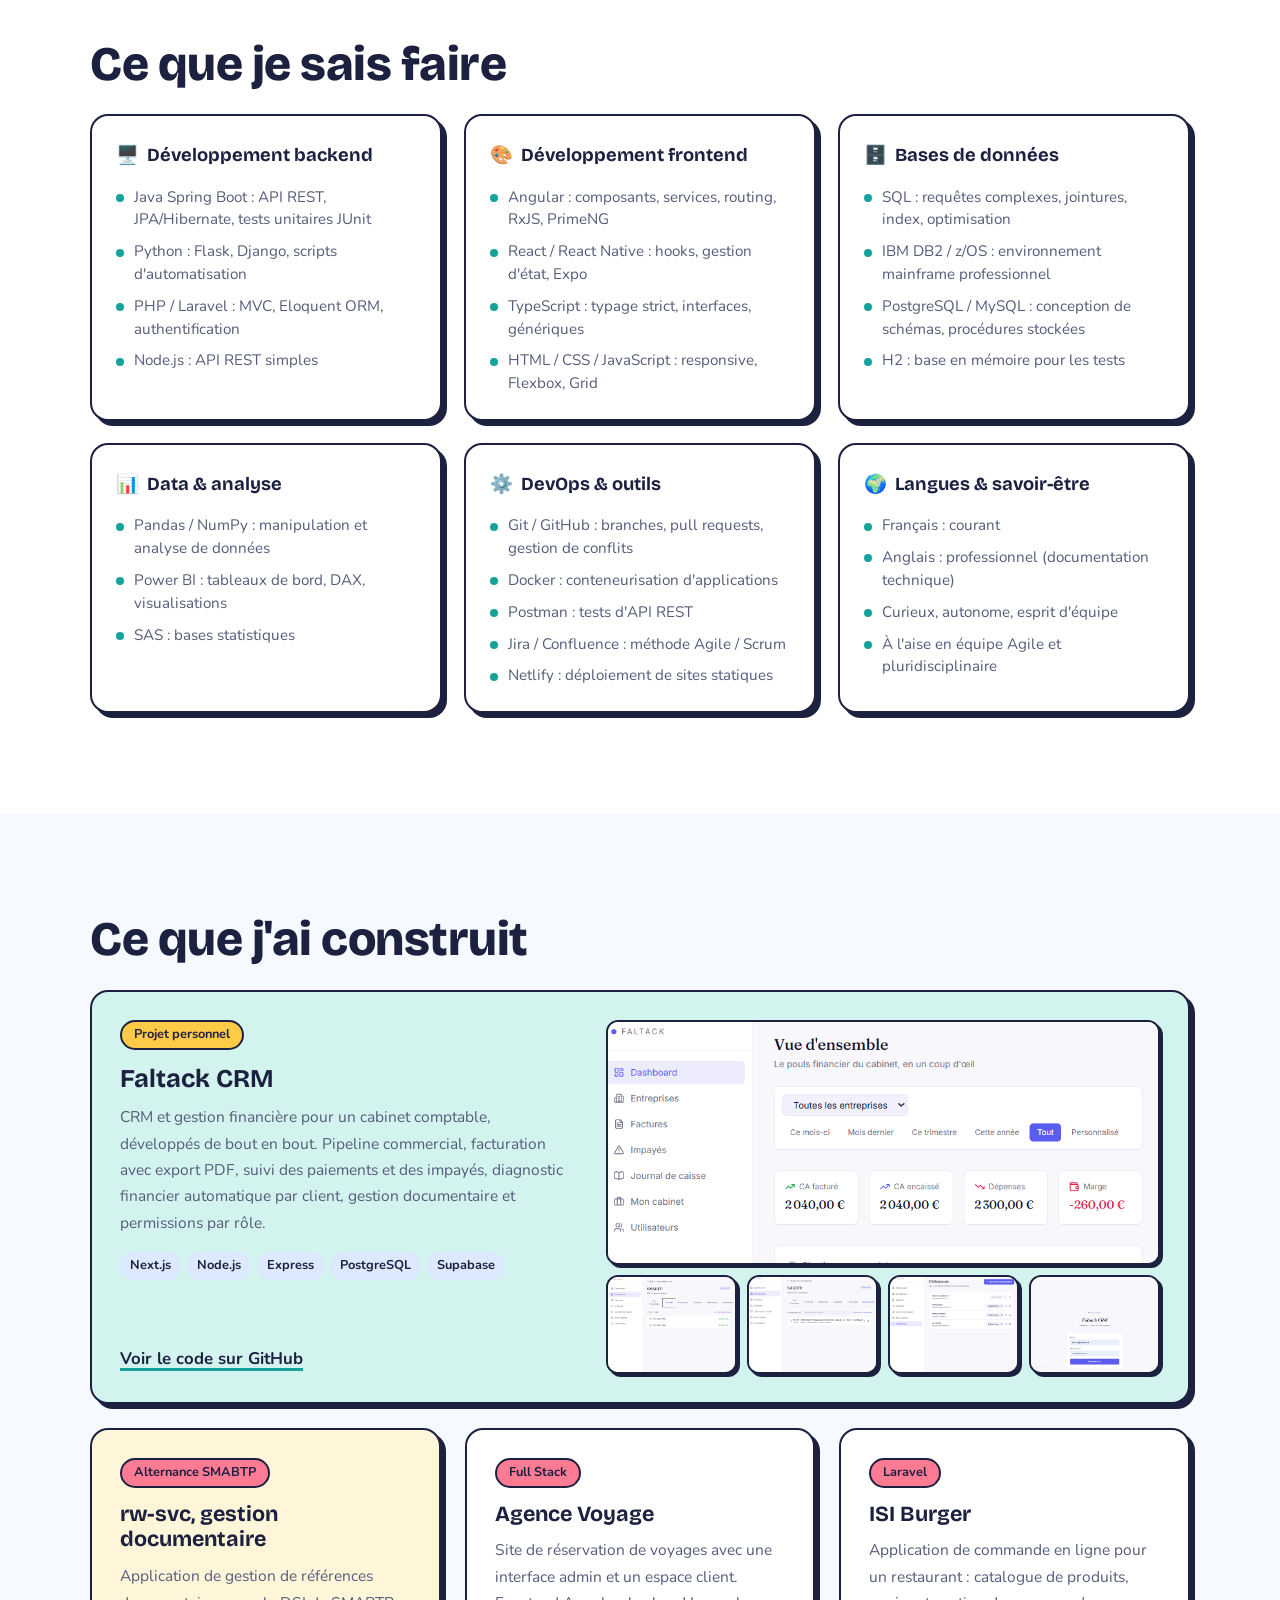
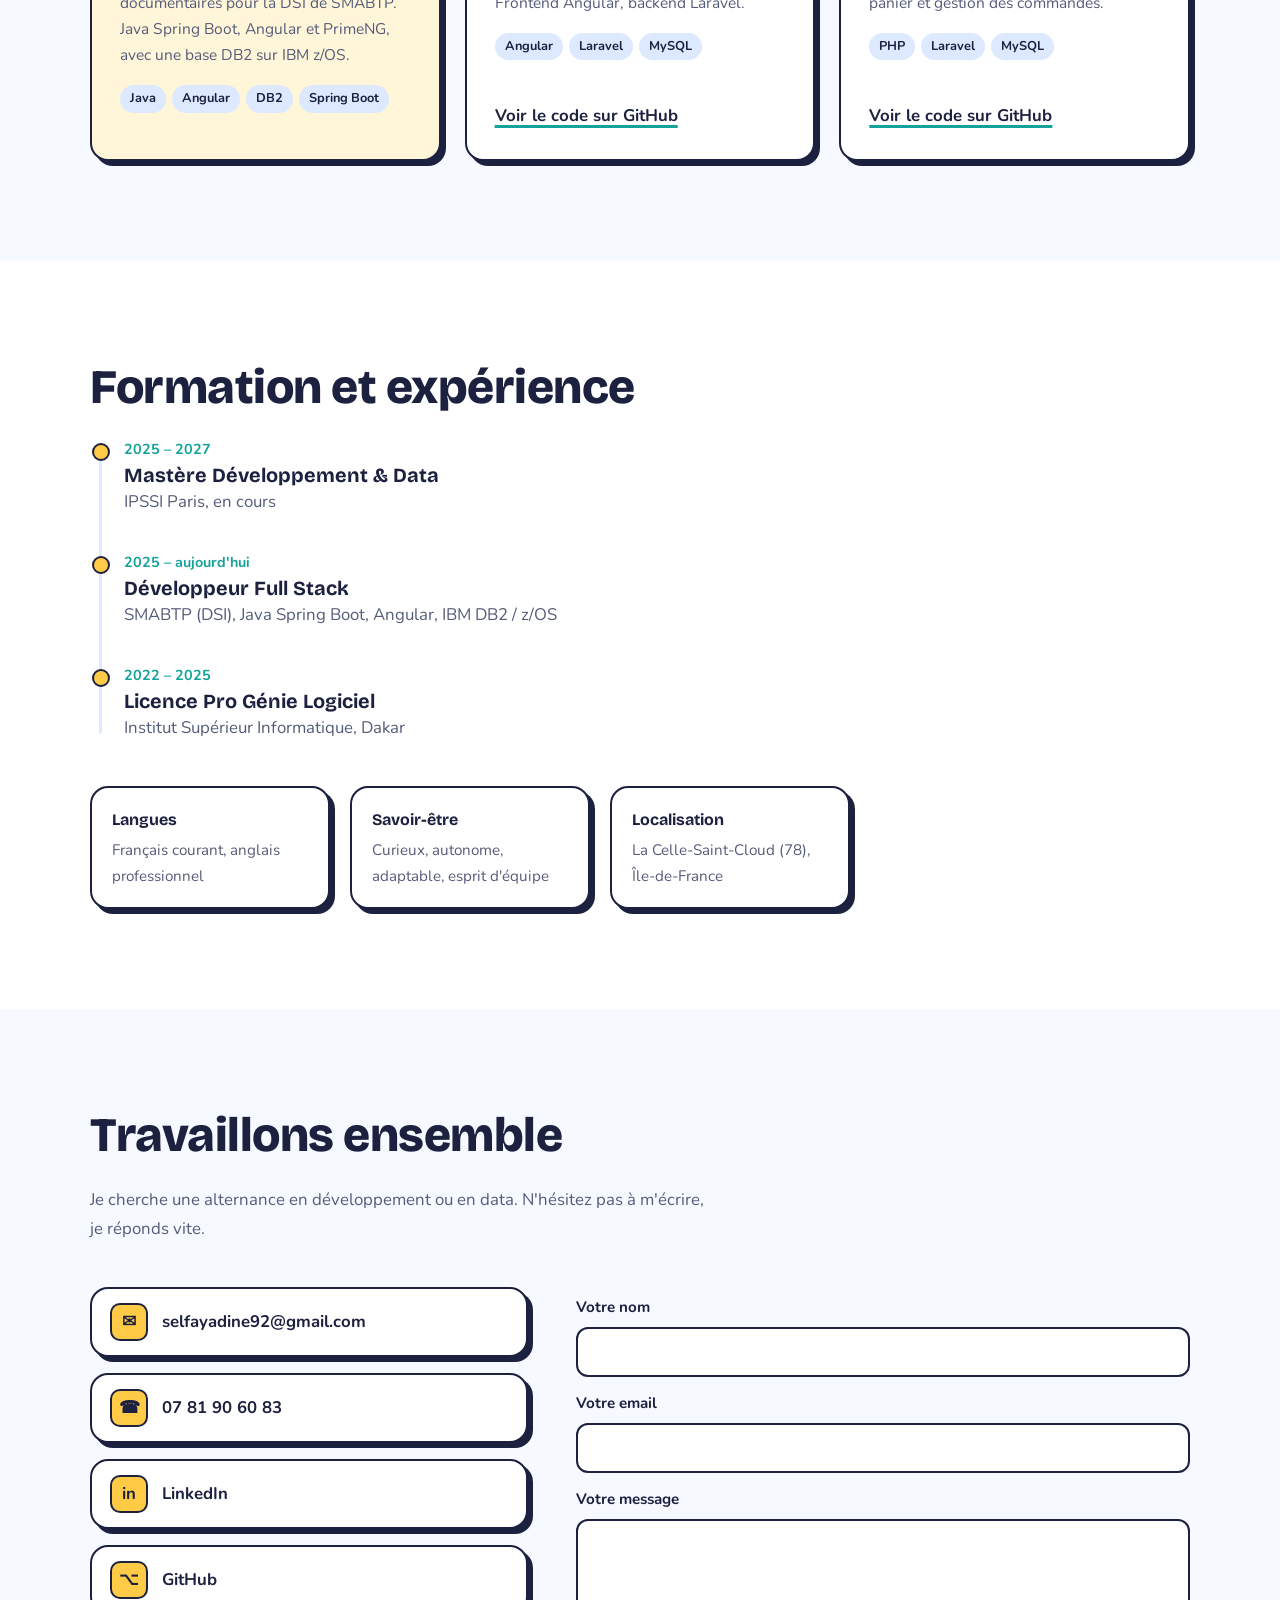
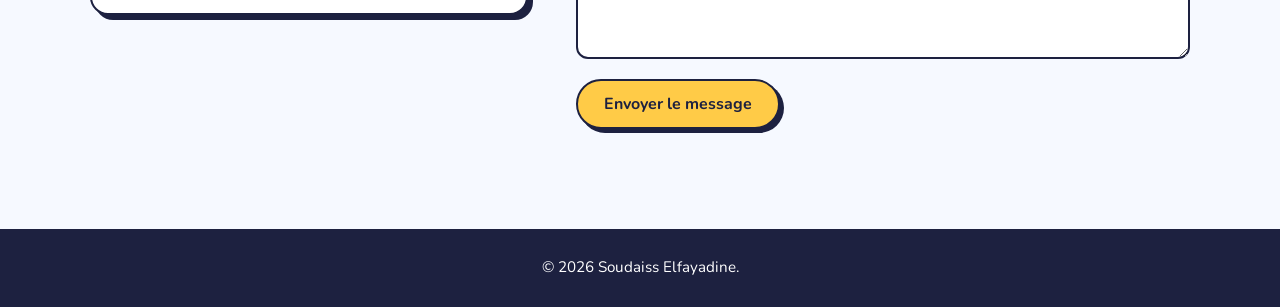
==== commit db41585f: "docs: ajout des images duprojet faltack" ====
--- a/index.html
+++ b/index.html
@@ -176,6 +176,41 @@
       <h2>Ce que j'ai construit</h2>
 
       <div class="projects-container">
+
+        <article class="project-card project-vitrine">
+          <div class="vitrine-texte">
+            <span class="project-badge">Projet personnel</span>
+            <h3>Faltack CRM</h3>
+            <p>
+              CRM et gestion financière pour un cabinet comptable, développés de bout en bout.
+              Pipeline commercial, facturation avec export PDF, suivi des paiements et des impayés,
+              diagnostic financier automatique par client, gestion documentaire et permissions par rôle.
+            </p>
+            <div class="project-tags">
+              <span>Next.js</span><span>Node.js</span><span>Express</span><span>PostgreSQL</span><span>Supabase</span>
+            </div>
+            <a href="https://github.com/soudaiss25/Faltack-CRM" target="_blank" rel="noopener" class="project-link" data-goatcounter-click="projet-faltack-crm">Voir le code sur GitHub</a>
+          </div>
+
+          <div class="vitrine-images">
+            <button type="button" class="vignette vignette-large" data-image="images/faltack/dashboard.png" data-legende="Tableau de bord : CA, marge, pipeline commercial et points de vigilance">
+              <img src="images/faltack/dashboard.png" alt="Tableau de bord de Faltack CRM" loading="lazy">
+            </button>
+            <button type="button" class="vignette" data-image="images/faltack/factures.png" data-legende="Fiche entreprise : factures, dépenses, contacts et historique">
+              <img src="images/faltack/factures.png" alt="Factures d'une entreprise cliente" loading="lazy">
+            </button>
+            <button type="button" class="vignette" data-image="images/faltack/documents.png" data-legende="Gestion documentaire avec recherche et historique des versions">
+              <img src="images/faltack/documents.png" alt="Gestion documentaire" loading="lazy">
+            </button>
+            <button type="button" class="vignette" data-image="images/faltack/utilisateurs.png" data-legende="Comptes et rôles : super admin, collaborateur, client">
+              <img src="images/faltack/utilisateurs.png" alt="Gestion des utilisateurs et des rôles" loading="lazy">
+            </button>
+            <button type="button" class="vignette" data-image="images/faltack/connexion.png" data-legende="Connexion sécurisée : mots de passe hachés et session par token">
+              <img src="images/faltack/connexion.png" alt="Page de connexion" loading="lazy">
+            </button>
+          </div>
+        </article>
+
         <article class="project-card featured">
           <span class="project-badge">Alternance SMABTP</span>
           <h3>rw-svc, gestion documentaire</h3>
@@ -198,6 +233,7 @@
           <div class="project-tags"><span>PHP</span><span>Laravel</span><span>MySQL</span></div>
           <a href="https://github.com/soudaiss25/ISI_Burger" target="_blank" rel="noopener" class="project-link" data-goatcounter-click="projet-isi-burger">Voir le code sur GitHub</a>
         </article>
+
       </div>
     </div>
   </section>
@@ -286,5 +322,18 @@
     <p>© 2026 Soudaiss Elfayadine.</p>
   </footer>
 
+  <!-- VISIONNEUSE D'IMAGES -->
+  <div class="visionneuse" id="visionneuse" role="dialog" aria-modal="true" aria-label="Aperçu du projet" hidden>
+    <div class="visionneuse-cadre">
+      <button type="button" class="visionneuse-fermer" id="visionneuse-fermer" aria-label="Fermer l'aperçu">&times;</button>
+      <img id="visionneuse-image" src="" alt="">
+      <div class="visionneuse-bas">
+        <button type="button" class="btn btn-light visionneuse-nav" id="visionneuse-precedent">Précédente</button>
+        <p class="visionneuse-legende" id="visionneuse-legende"></p>
+        <button type="button" class="btn visionneuse-nav" id="visionneuse-suivant">Suivante</button>
+      </div>
+    </div>
+  </div>
+
 </body>
 </html>
--- a/portfolio.css
+++ b/portfolio.css
@@ -344,8 +344,129 @@
 }
 .project-link:hover { color: var(--teal); }
 
-/* =========================================================
-   10. PARCOURS
+/* --- Projet vitrine : occupe toute la largeur, avec ses captures --- */
+.project-vitrine {
+  grid-column: 1 / -1;
+  flex-direction: row;
+  align-items: stretch;
+  gap: 32px;
+  background: #D3F3EF;
+}
+.project-vitrine:hover { transform: none; box-shadow: var(--shadow); }
+
+.vitrine-texte {
+  flex: 1 1 320px;
+  display: flex;
+  flex-direction: column;
+  min-width: 0;
+}
+.vitrine-texte h3 { font-size: 1.6rem; }
+.vitrine-texte .project-badge { background: var(--sun); }
+
+.vitrine-images {
+  flex: 1 1 420px;
+  display: grid;
+  grid-template-columns: repeat(4, 1fr);
+  gap: 10px;
+  align-content: start;
+  min-width: 0;
+}
+.vignette {
+  padding: 0;
+  border: 2px solid var(--line);
+  border-radius: 12px;
+  background: #FFFFFF;
+  box-shadow: 3px 3px 0 var(--line);
+  cursor: pointer;
+  overflow: hidden;
+  display: block;
+  line-height: 0;
+  transition: transform 0.15s, box-shadow 0.15s;
+}
+.vignette:hover { transform: translate(-2px, -2px); box-shadow: 5px 5px 0 var(--line); }
+.vignette img {
+  width: 100%;
+  height: 100%;
+  object-fit: cover;
+  object-position: top left;
+  aspect-ratio: 4 / 3;
+}
+.vignette-large { grid-column: 1 / -1; }
+.vignette-large img { aspect-ratio: 16 / 7; }
+
+/* =========================================================
+   10. VISIONNEUSE D'IMAGES
+   ========================================================= */
+.visionneuse {
+  position: fixed;
+  inset: 0;
+  z-index: 200;
+  background: rgba(29, 33, 64, 0.82);
+  display: flex;
+  align-items: center;
+  justify-content: center;
+  padding: 24px;
+}
+.visionneuse[hidden] { display: none; }
+
+.visionneuse-cadre {
+  position: relative;
+  background: #FFFFFF;
+  border: 2px solid var(--line);
+  border-radius: var(--radius);
+  box-shadow: var(--shadow);
+  padding: 16px;
+  max-width: 1000px;
+  width: 100%;
+  max-height: 92vh;
+  display: flex;
+  flex-direction: column;
+  gap: 14px;
+}
+.visionneuse-cadre img {
+  width: 100%;
+  min-height: 0;
+  flex: 1 1 auto;
+  object-fit: contain;
+  border: 2px solid var(--line);
+  border-radius: 12px;
+  background: var(--bg);
+}
+.visionneuse-fermer {
+  position: absolute;
+  top: -16px; right: -16px;
+  width: 44px; height: 44px;
+  border-radius: 50%;
+  border: 2px solid var(--line);
+  background: var(--pink);
+  color: var(--ink);
+  font-size: 1.6rem;
+  line-height: 1;
+  cursor: pointer;
+  box-shadow: 3px 3px 0 var(--line);
+}
+.visionneuse-bas {
+  display: flex;
+  align-items: center;
+  justify-content: space-between;
+  gap: 16px;
+  flex-wrap: wrap;
+}
+.visionneuse-legende {
+  flex: 1 1 240px;
+  text-align: center;
+  color: var(--muted);
+  font-size: 0.95rem;
+  line-height: 1.4;
+}
+.visionneuse-nav {
+  padding: 8px 18px;
+  font-size: 0.92rem;
+  box-shadow: 3px 3px 0 var(--line);
+}
+
+/* =========================================================
+   11. PARCOURS
    ========================================================= */
 .timeline {
   position: relative;
@@ -398,7 +519,7 @@
 .cv-extra-item p { color: var(--muted); font-size: 0.95rem; }
 
 /* =========================================================
-   11. CONTACT
+   12. CONTACT
    ========================================================= */
 .contact-grid {
   display: grid;
@@ -445,7 +566,7 @@
 form .btn { margin-top: 14px; align-self: flex-start; }
 
 /* =========================================================
-   12. PIED DE PAGE
+   13. PIED DE PAGE
    ========================================================= */
 footer {
   background: var(--ink);
@@ -456,7 +577,7 @@
 }
 
 /* =========================================================
-   13. APPARITION AU DÉFILEMENT (géré par script.js)
+   14. APPARITION AU DÉFILEMENT (géré par script.js)
    ========================================================= */
 .fade-up {
   opacity: 0;
@@ -468,12 +589,18 @@
 @media (prefers-reduced-motion: reduce) {
   html { scroll-behavior: auto; }
   .fade-up { opacity: 1; transform: none; transition: none; }
-  .btn, .project-card, .contact-item { transition: none; }
-}
-
-/* =========================================================
-   14. MOBILE
-   ========================================================= */
+  .btn, .project-card, .contact-item, .vignette { transition: none; }
+}
+
+/* =========================================================
+   15. MOBILE
+   ========================================================= */
+@media (max-width: 900px) {
+  .project-vitrine { flex-direction: column; gap: 24px; }
+  .vitrine-images { grid-template-columns: repeat(2, 1fr); }
+  .vignette-large img { aspect-ratio: 16 / 9; }
+}
+
 @media (max-width: 768px) {
   .burger { display: block; }
   .nav-links {
@@ -497,4 +624,9 @@
 
   .contact-grid { grid-template-columns: 1fr; }
   section { padding: 70px 5%; }
+
+  .visionneuse { padding: 16px; }
+  .visionneuse-cadre { padding: 12px; }
+  .visionneuse-fermer { top: -12px; right: -12px; width: 38px; height: 38px; font-size: 1.3rem; }
+  .visionneuse-bas { justify-content: center; }
 }
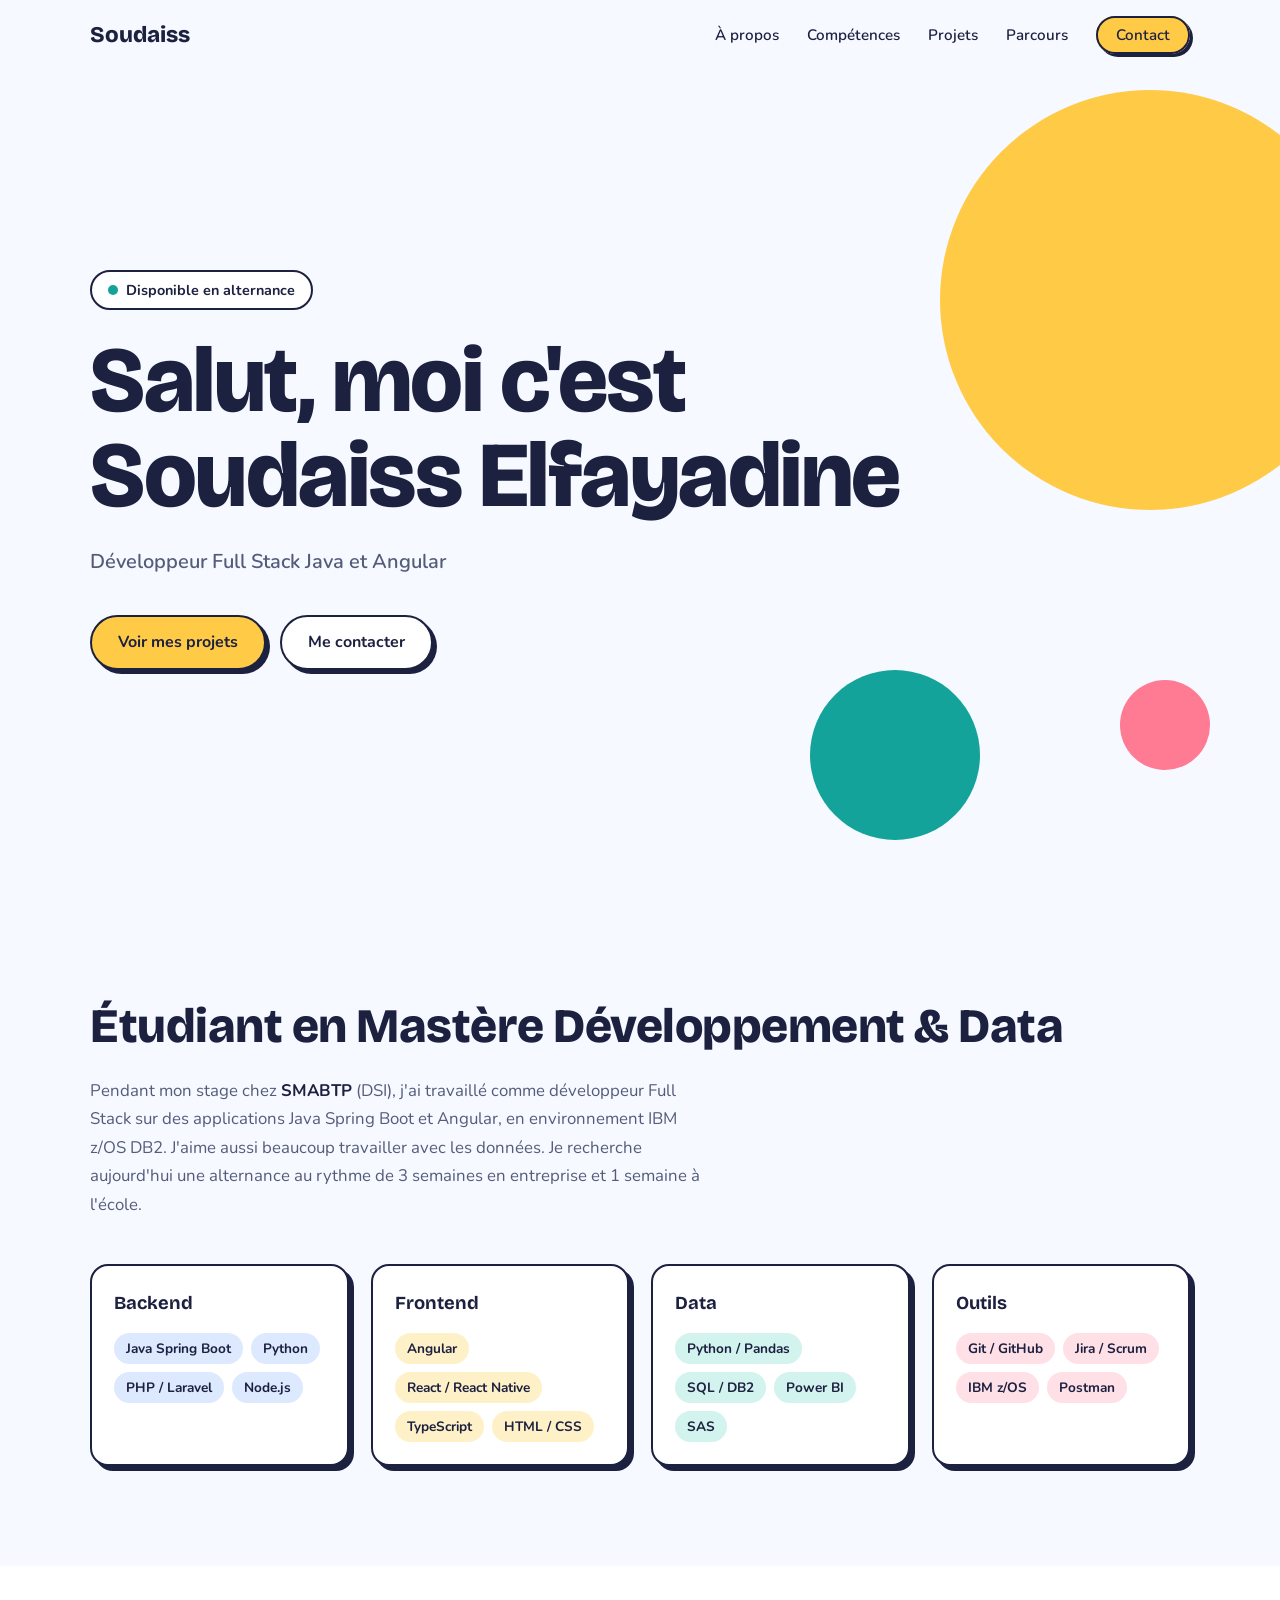
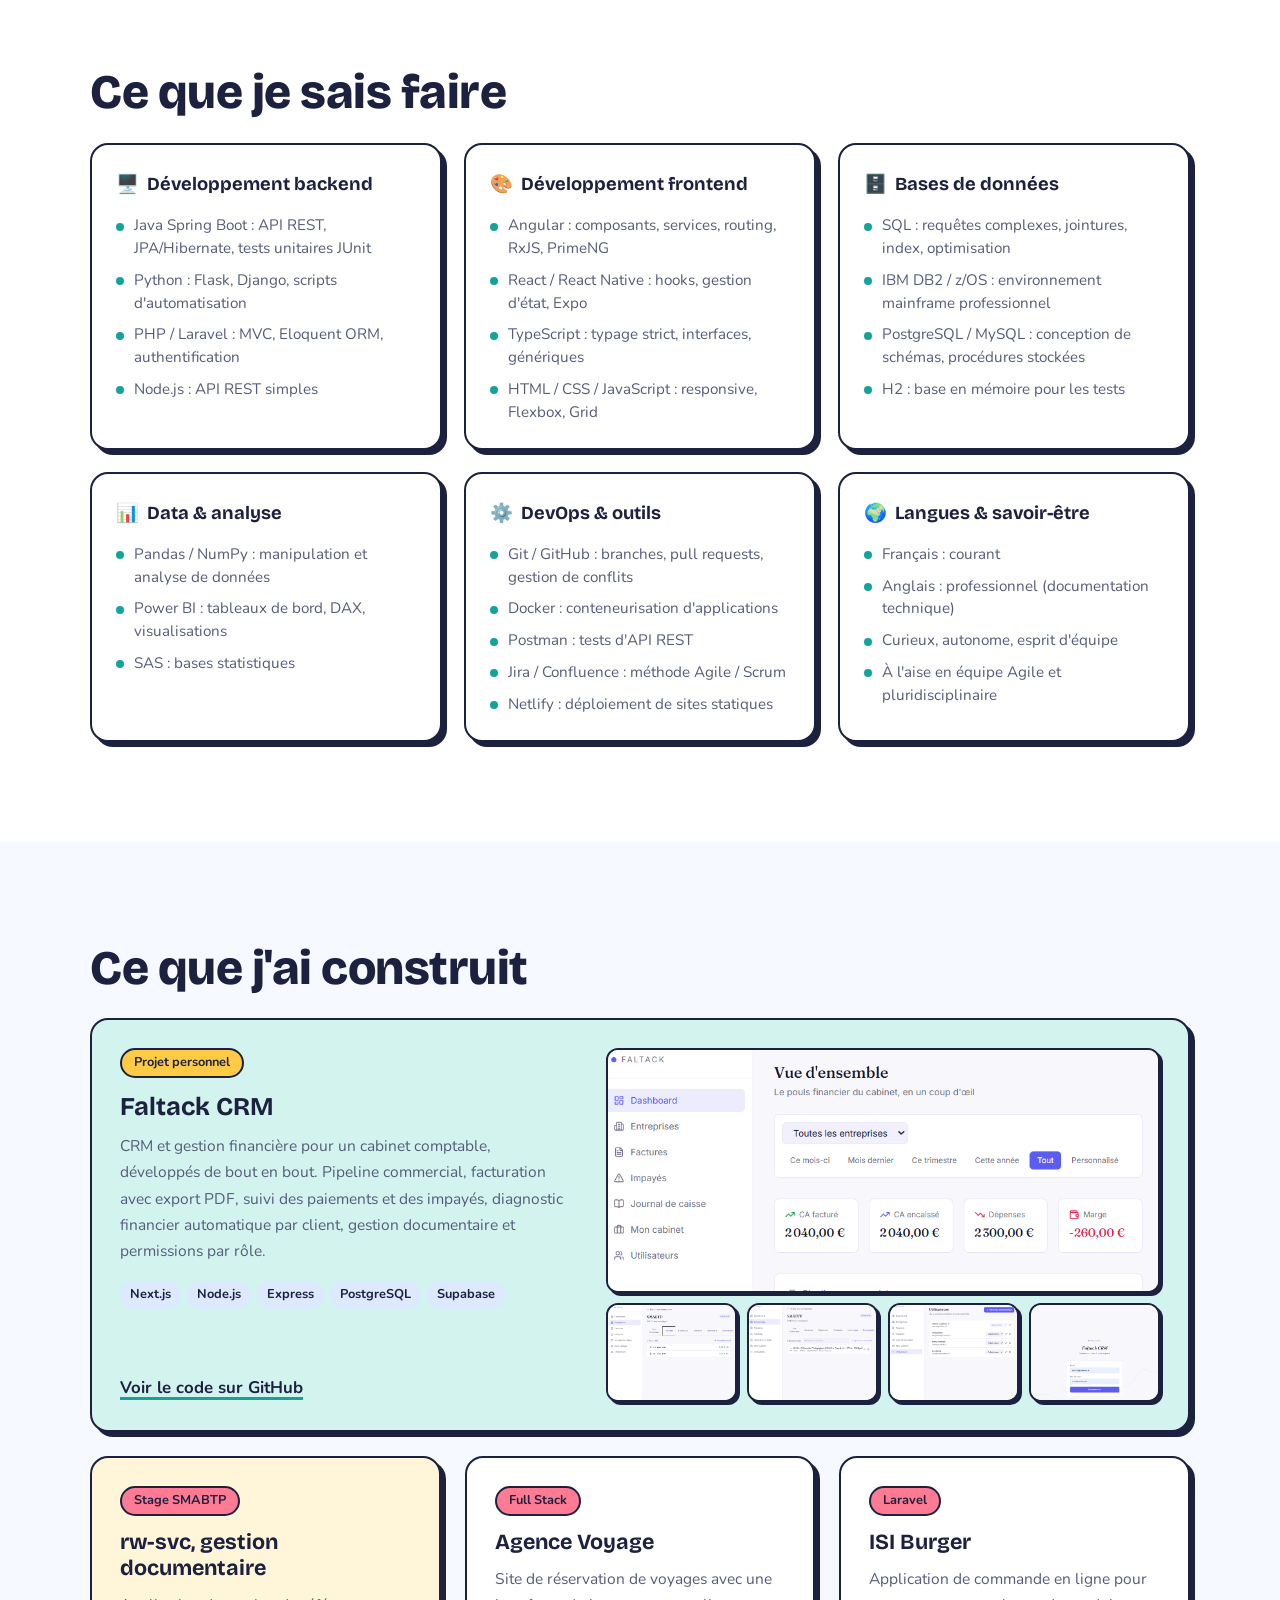
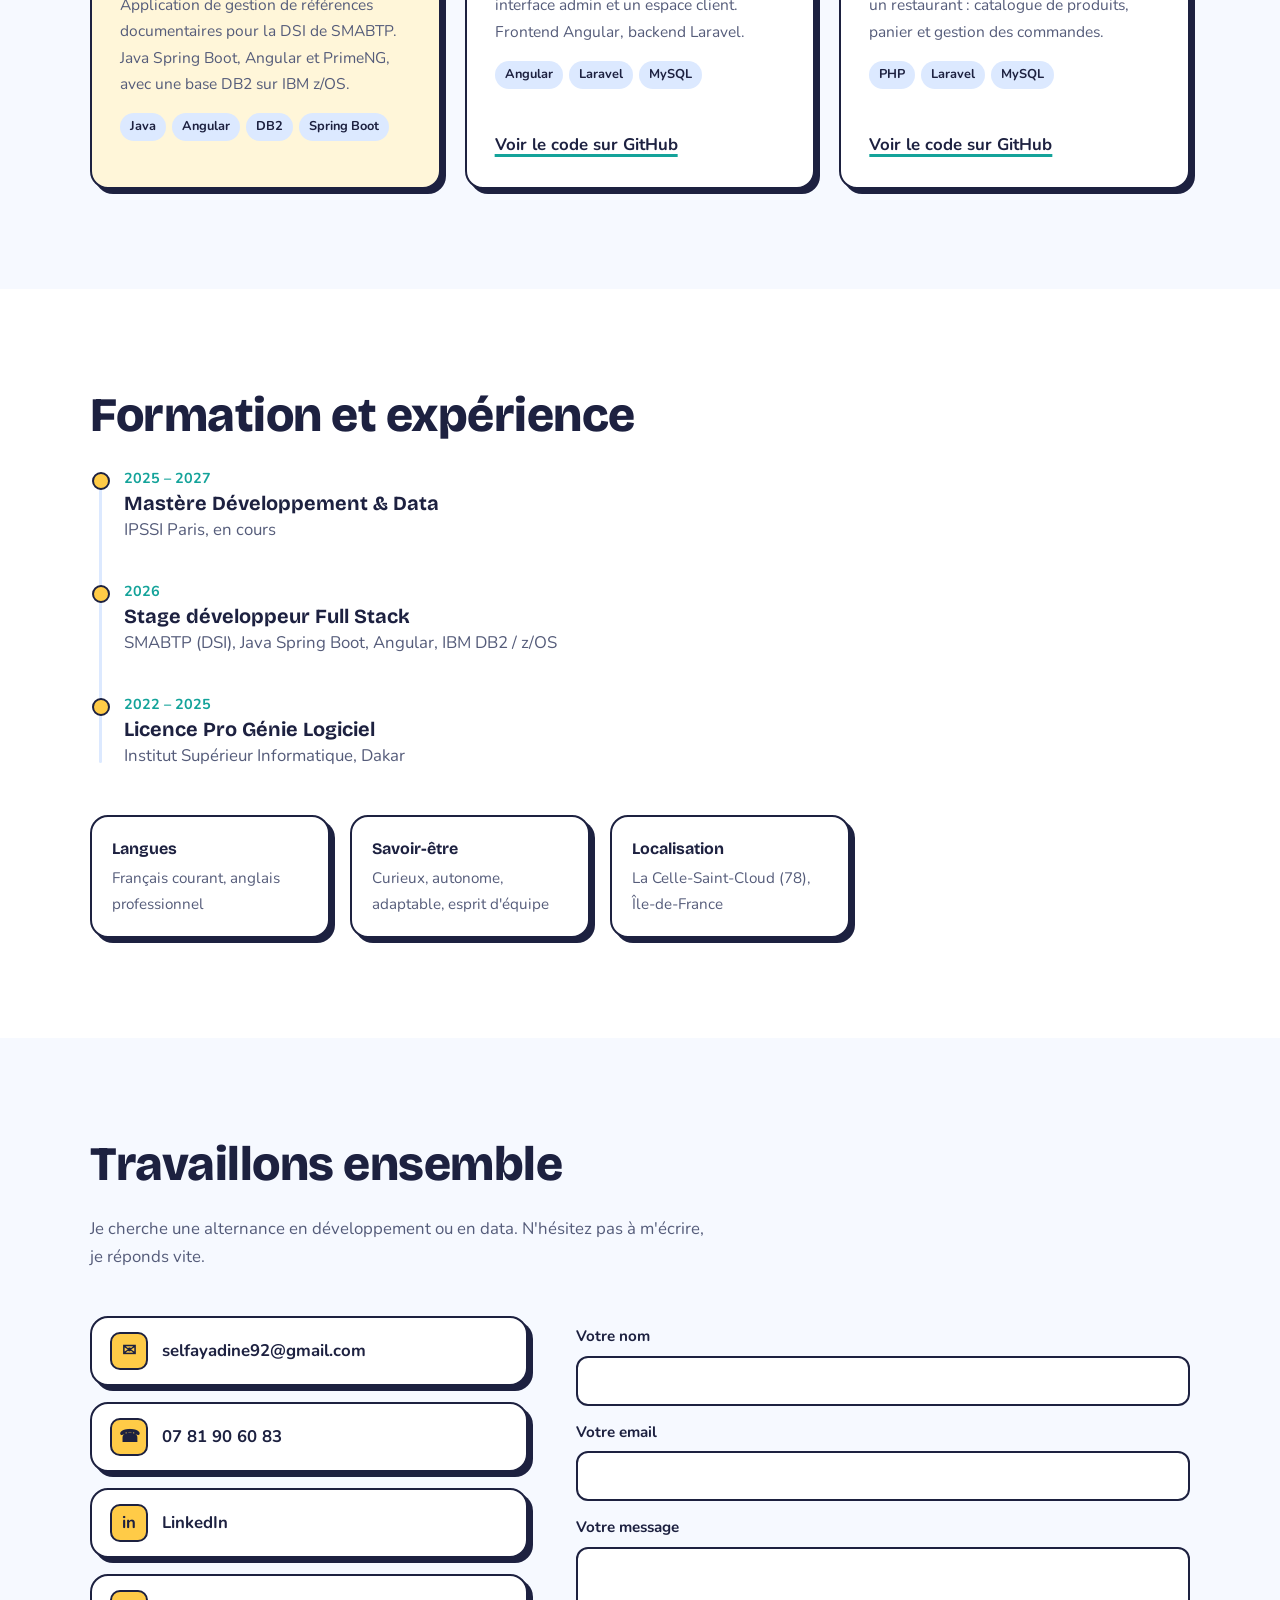
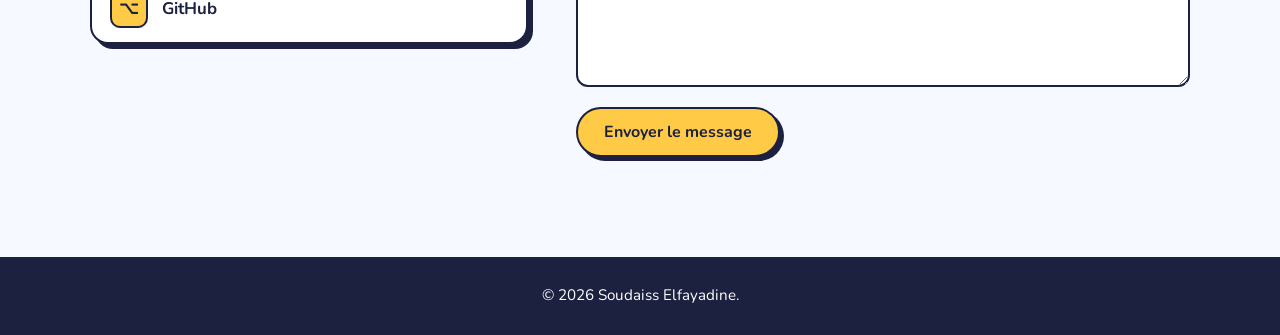
==== commit 74c96aa2: "fix: modif de l exp smabtp" ====
--- a/index.html
+++ b/index.html
@@ -55,7 +55,7 @@
     <div class="section-inner">
       <h2>Étudiant en Mastère Développement &amp; Data</h2>
       <p class="intro">
-        En alternance chez <strong>SMABTP</strong> (DSI) en tant que développeur Full Stack, je travaille au quotidien sur des applications Java Spring Boot et Angular, en environnement IBM z/OS DB2. J'aime aussi beaucoup travailler avec les données. Je cherche une alternance au rythme de 3 semaines en entreprise et 1 semaine à l'école.
+        Pendant mon stage chez <strong>SMABTP</strong> (DSI), j'ai travaillé comme développeur Full Stack sur des applications Java Spring Boot et Angular, en environnement IBM z/OS DB2. J'aime aussi beaucoup travailler avec les données. Je recherche aujourd'hui une alternance au rythme de 3 semaines en entreprise et 1 semaine à l'école.
       </p>
 
       <div class="skills-grid">
@@ -212,7 +212,7 @@
         </article>
 
         <article class="project-card featured">
-          <span class="project-badge">Alternance SMABTP</span>
+          <span class="project-badge">Stage SMABTP</span>
           <h3>rw-svc, gestion documentaire</h3>
           <p>Application de gestion de références documentaires pour la DSI de SMABTP. Java Spring Boot, Angular et PrimeNG, avec une base DB2 sur IBM z/OS.</p>
           <div class="project-tags"><span>Java</span><span>Angular</span><span>DB2</span><span>Spring Boot</span></div>
@@ -250,8 +250,8 @@
           <p>IPSSI Paris, en cours</p>
         </div>
         <div class="timeline-item">
-          <div class="timeline-year">2025 – aujourd'hui</div>
-          <h3>Développeur Full Stack</h3>
+          <div class="timeline-year">2026</div>
+          <h3>Stage développeur Full Stack</h3>
           <p>SMABTP (DSI), Java Spring Boot, Angular, IBM DB2 / z/OS</p>
         </div>
         <div class="timeline-item">
